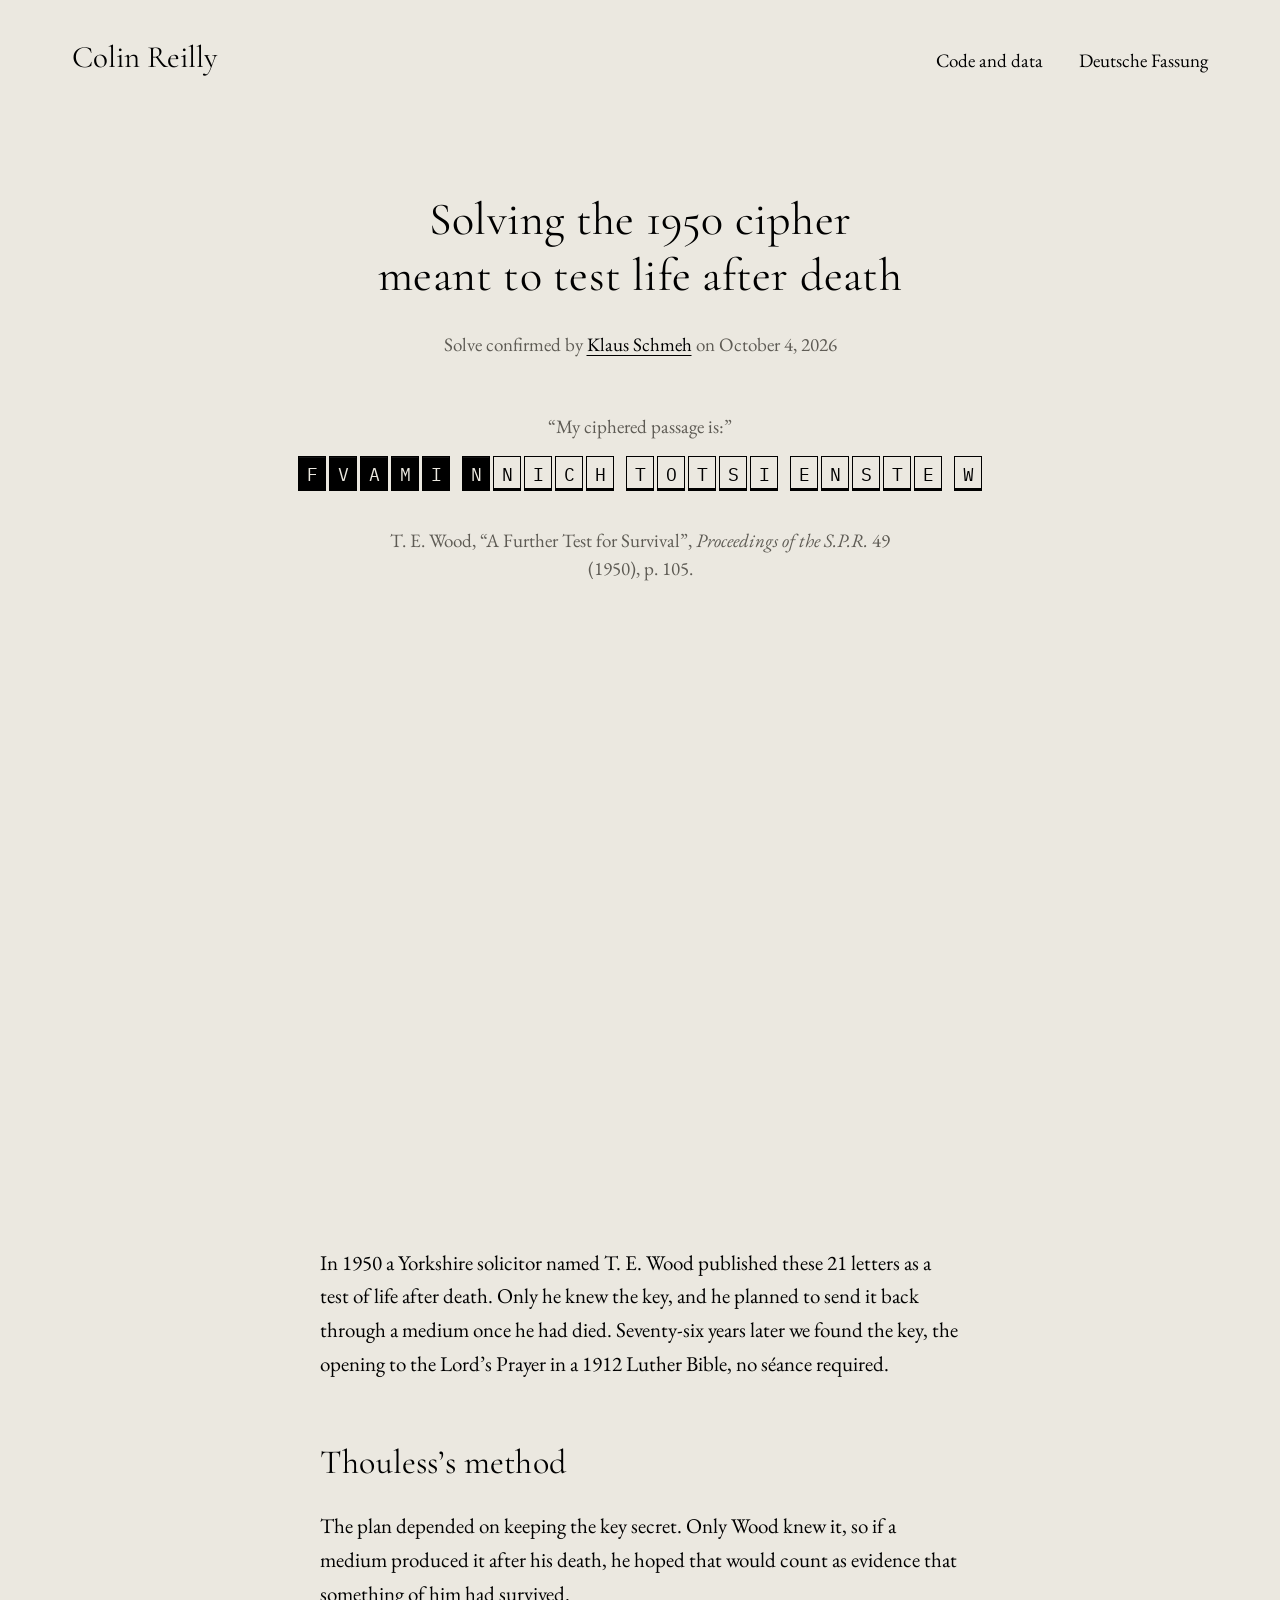
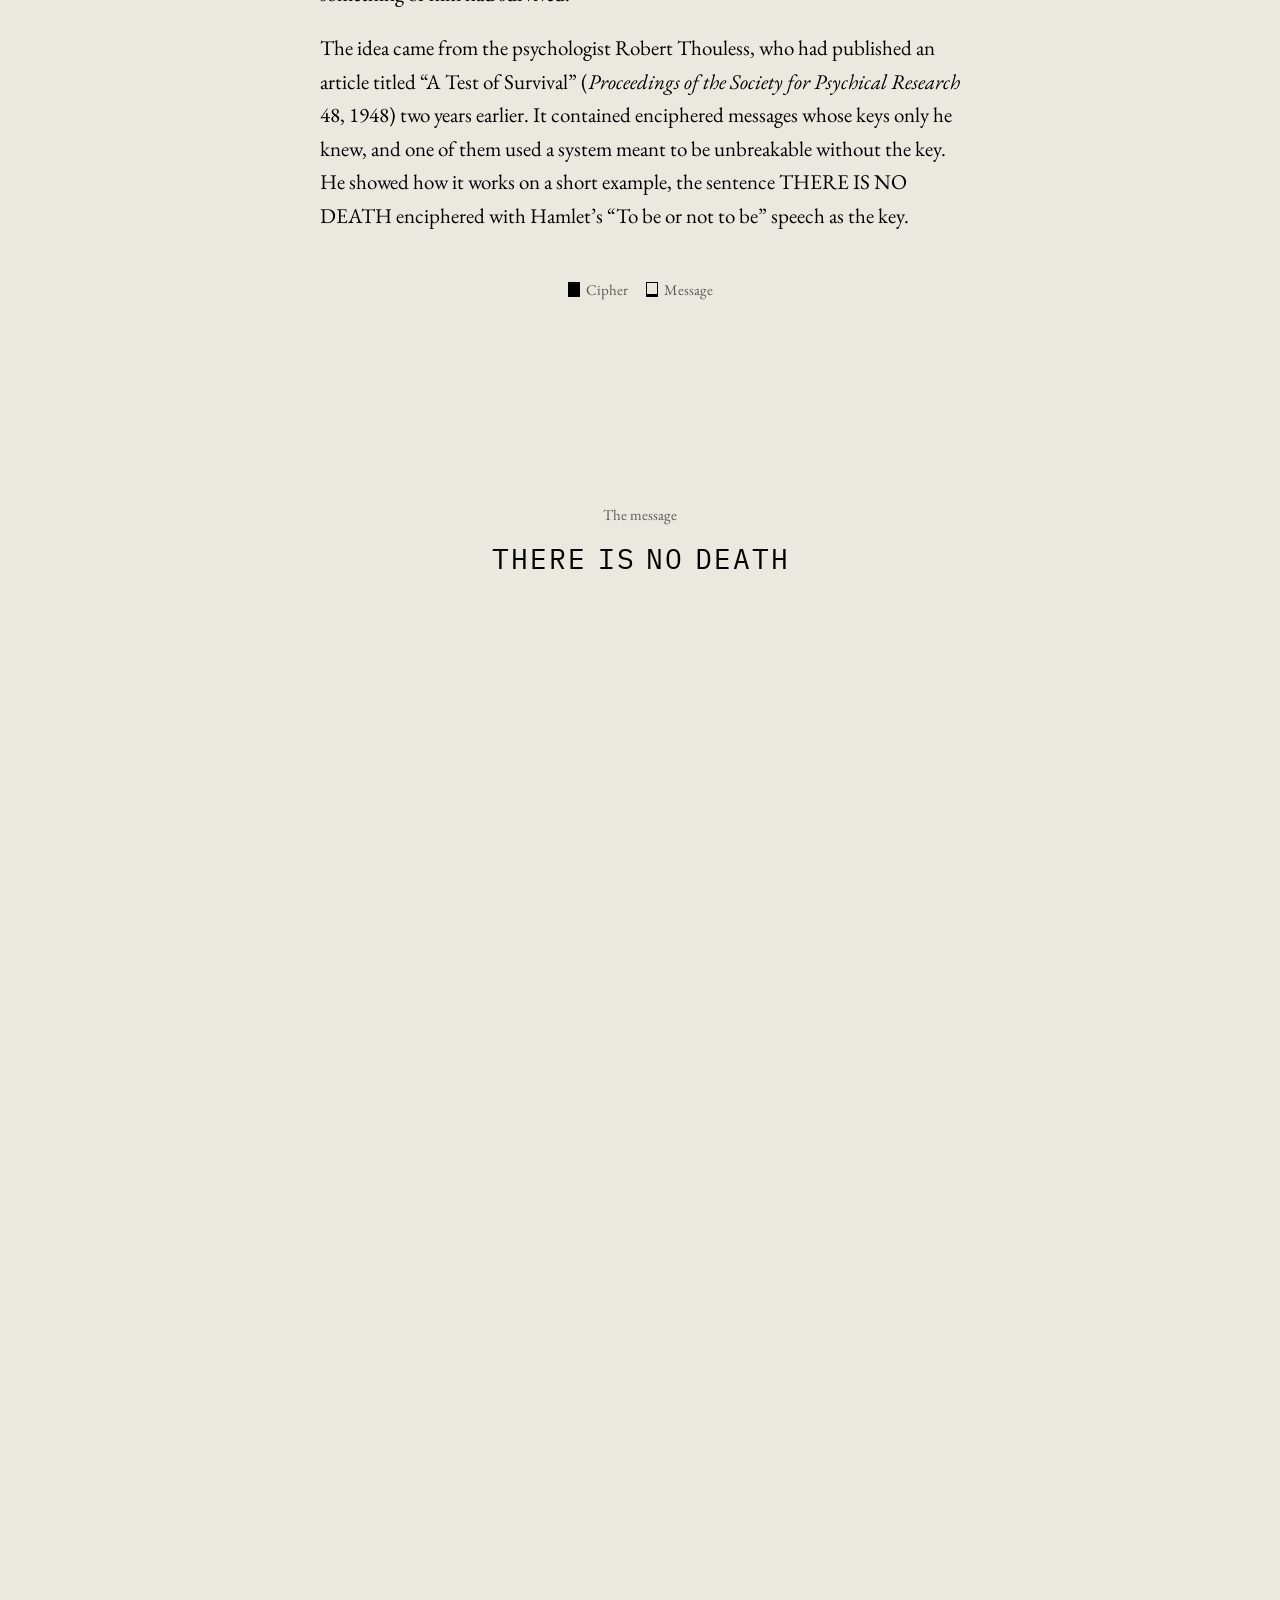
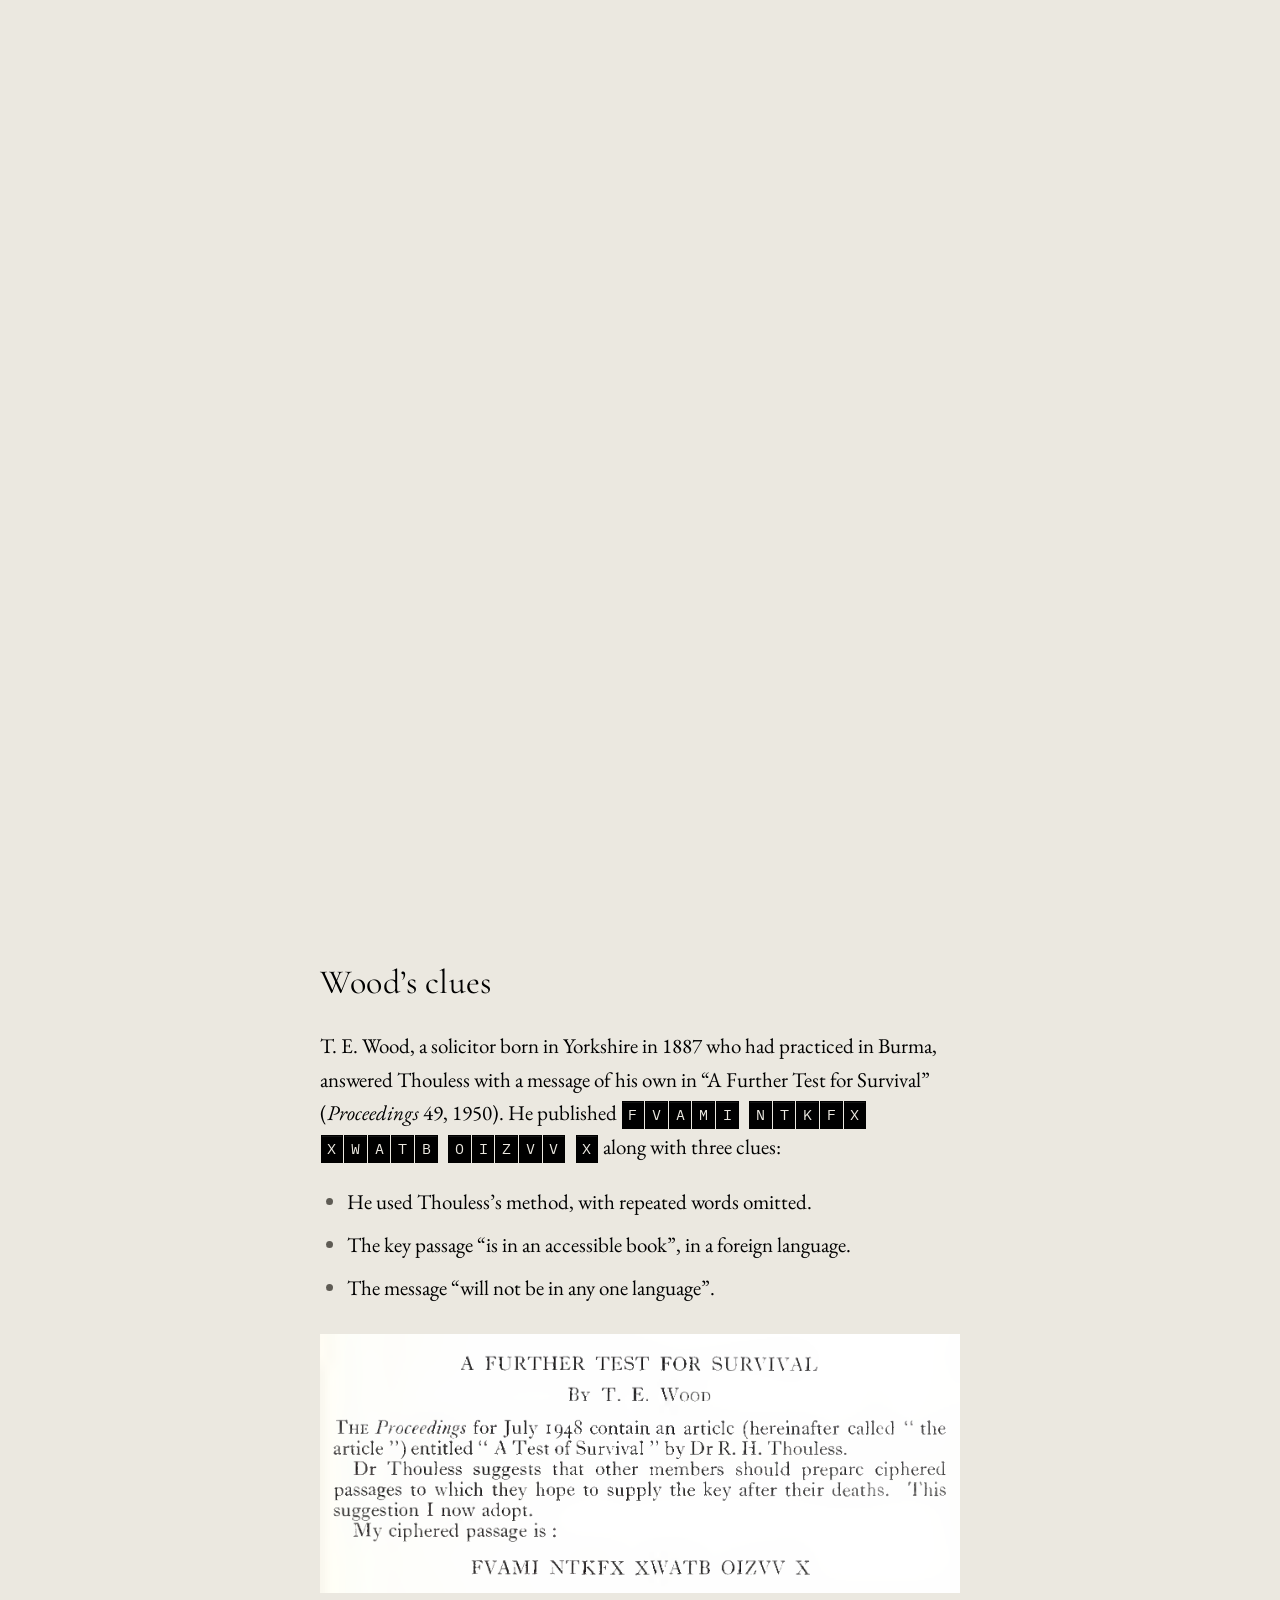
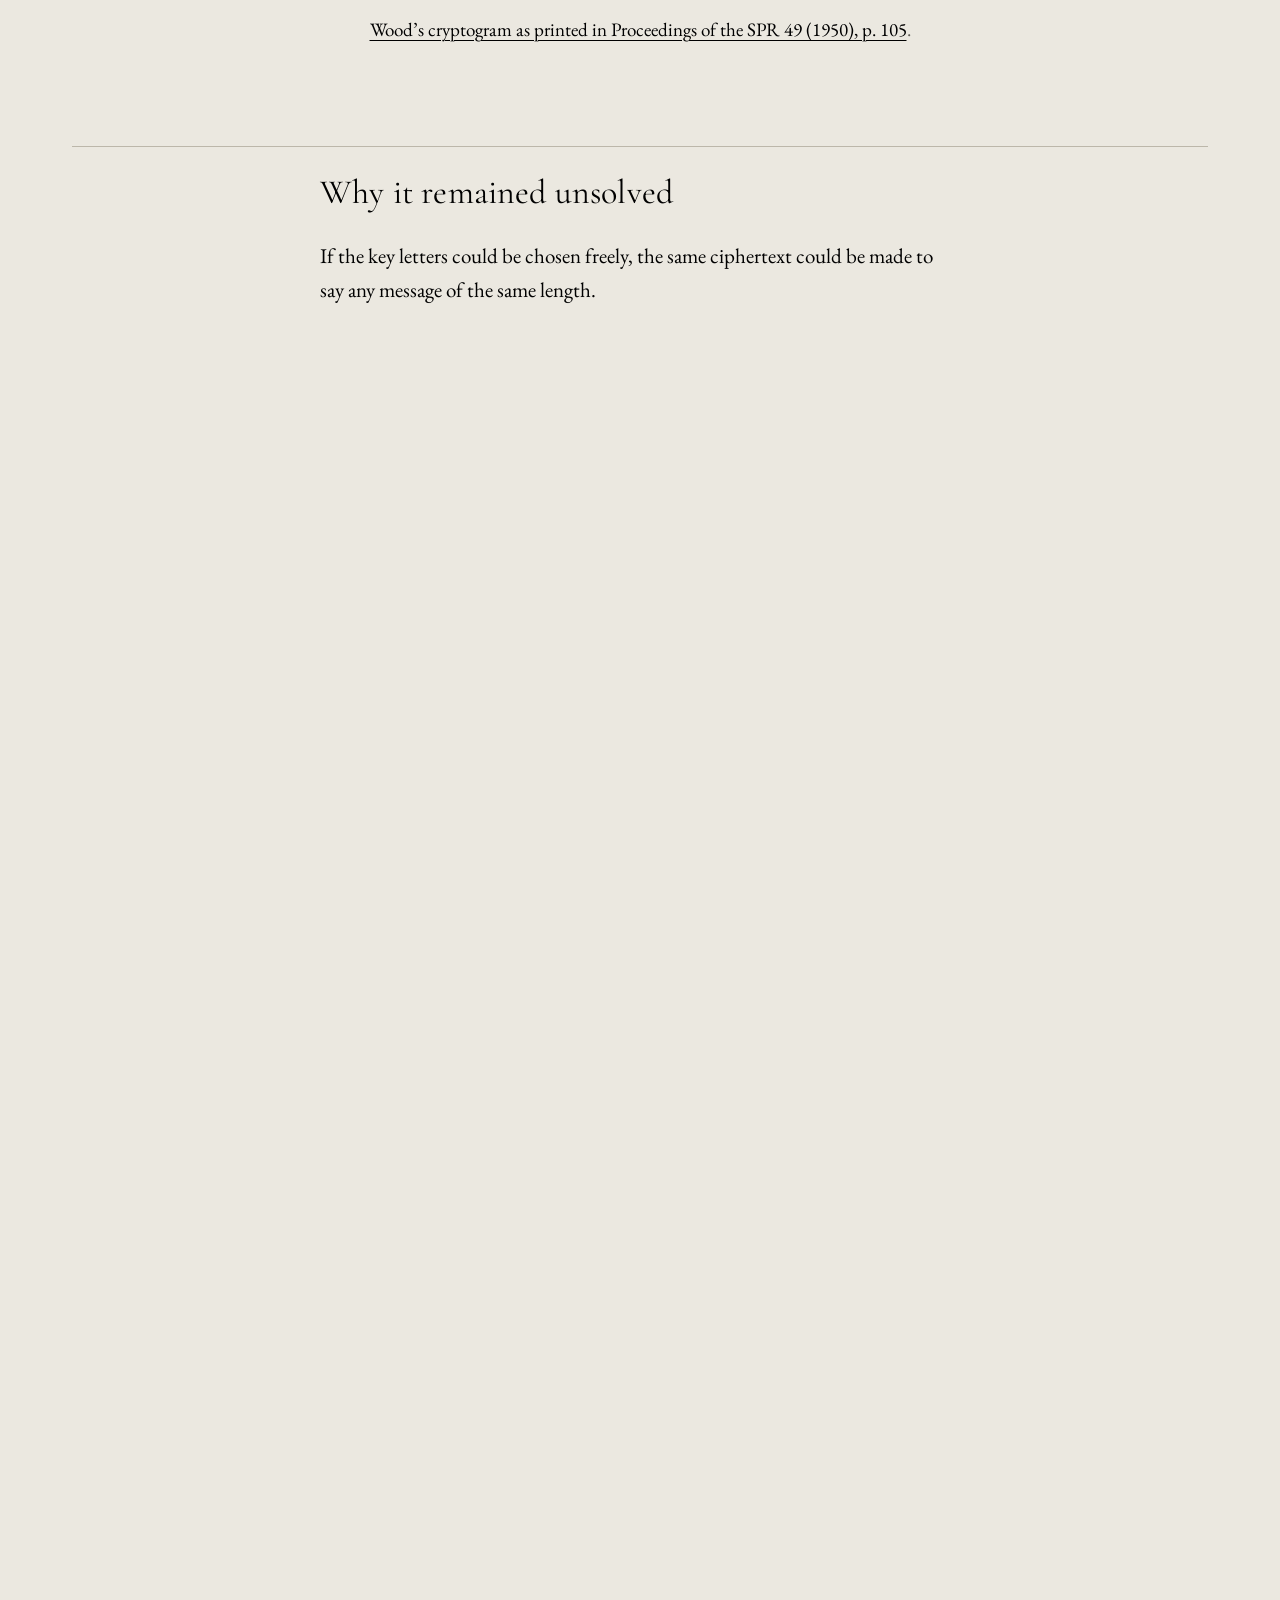
==== docs/index.html @ 6eac6d68 "Quote the key word in the sum passage Co-Authored-By: Claude Fable 5.1 <noreply@anthropic.com> Claud" ====
<!doctype html>
<html lang="en">
<head>
<meta charset="utf-8">
<meta name="viewport" content="width=device-width, initial-scale=1, viewport-fit=cover">
<title>Solving the 1950 cipher meant to test life after death</title>
<meta name="description" content="How T. E. Wood's 1950 survival-test cryptogram, #35 on Klaus Schmeh's Top 50 unsolved list, was solved. The key is the Lord's Prayer in German.">
<link rel="canonical" href="https://creilly11235.github.io/wood-cryptogram-1950/">
<link rel="alternate" hreflang="en" href="https://creilly11235.github.io/wood-cryptogram-1950/">
<link rel="alternate" hreflang="de" href="https://creilly11235.github.io/wood-cryptogram-1950/de/">
<link rel="alternate" hreflang="x-default" href="https://creilly11235.github.io/wood-cryptogram-1950/">
<meta property="og:type" content="article">
<meta property="og:title" content="Solving the 1950 cipher meant to test life after death">
<meta property="og:description" content="How T. E. Wood's 1950 survival-test cryptogram, #35 on Klaus Schmeh's Top 50 unsolved list, was solved. The key is the Lord's Prayer in German.">
<meta property="og:url" content="https://creilly11235.github.io/wood-cryptogram-1950/">
<meta property="og:image" content="https://creilly11235.github.io/wood-cryptogram-1950/card.png?v=7">
<meta property="og:image:width" content="1200">
<meta property="og:image:height" content="630">
<meta property="og:image:alt" content="Wood's ciphertext FVAMI NTKFX XWATB OIZVV X under the title Solving the 1950 cipher meant to test life after death">
<meta property="og:locale" content="en_GB">
<meta property="article:published_time" content="2026-10-04">
<meta property="article:author" content="Colin Reilly">
<meta name="twitter:card" content="summary_large_image">
<link rel="preconnect" href="https://fonts.googleapis.com"><link rel="preconnect" href="https://fonts.gstatic.com" crossorigin>
<link rel="stylesheet" href="https://fonts.googleapis.com/css2?family=Cormorant+Garamond:ital,wght@0,400;1,400&family=EB+Garamond:ital,wght@0,400;0,500;1,400&family=IBM+Plex+Mono:wght@400&display=swap">
<style>
/* Two garamonds, one for titles and one for reading, on stone paper, with one
   monospace for cipher data. Blue, teal and red retain their meaning in the graphics.
   Each chapter keeps its own pinned graphic beside the reading column. */
:root{
  --room:#ebe8e0; --room-2:#e2dfd6; --veil:#d3cfc4; --veil-2:#bcb7aa;
  --bone:#000; --bone-2:#5e5b54; --bone-3:var(--bone-2); --ink:var(--room);
  --candle:#315f7d; --candle-soft:rgba(49,95,125,.10); --ember:#a64642;
  --dot-g:#8d9ba8; --dot-p:#26796c; --dot-b:var(--candle); --dot-v:var(--ember); --dot-s:#c6ced6; --dot-tew:var(--bone);
  --de:var(--candle); --af:var(--dot-p); --sig:var(--bone); --label-bg:rgba(235,232,224,.96); --card-bg:#fff;
  --cipher-encoded-bg:#000; --cipher-encoded-fg:#ebe8e0; --cipher-encoded-border:#000;
  --cipher-decoded-bg:transparent; --cipher-decoded-fg:#000; --cipher-decoded-border:#000;
  --body:"EB Garamond",Garamond,Georgia,"Times New Roman",serif; --display:"Cormorant Garamond","EB Garamond",Garamond,Georgia,serif; --mono:"IBM Plex Mono","Courier New",Courier,monospace;
  --t-body:400 1.3125rem/1.6 var(--body);
  --t-note:400 1.1875rem/1.5 var(--body); --t-data:400 1rem/1.5 var(--mono);
  --t-heading:400 clamp(1.75rem,2.8vw,2.125rem)/1.3 var(--display);
  color-scheme:light;
}
*{box-sizing:border-box}
html{-webkit-text-size-adjust:100%;background:var(--room)}
body{margin:0;background:var(--room);color:var(--bone);font:var(--t-body)}
a{color:var(--bone);text-decoration-line:underline;text-decoration-color:currentColor;text-decoration-thickness:1px;text-underline-offset:.2em;text-decoration-skip-ink:auto}
a:hover{color:var(--bone);text-decoration-thickness:1.5px}
a:focus-visible{outline:2px solid var(--candle);outline-offset:4px}
.cipher,code{font-family:var(--mono);font-size:.9em}
/* A compact article opening; sources and detailed credits follow the story. */
/* The page draws under the phone's status bar, so the header keeps clear of it. */
.sitehead{max-width:1184px;margin:0 auto;padding:calc(36px + env(safe-area-inset-top,0px)) 24px 0;display:flex;justify-content:space-between;align-items:baseline;flex-wrap:wrap;gap:8px 32px}
.sitehead .name{font:400 1.9375rem/1.4 var(--display);text-decoration:none;white-space:nowrap}
.sitehead .sitelinks{display:flex;flex-wrap:wrap;gap:0 36px;margin:0;font:var(--t-note)}
.sitehead .sitelinks a{text-decoration:none;padding:10px 0 2px;border-bottom:1px solid transparent;white-space:nowrap}
.sitehead .sitelinks a:hover{border-bottom-color:currentColor}
.sitehead .name:hover{text-decoration:none}
.hero{max-width:780px;margin:0 auto;padding-block:113px 16px;padding-inline:24px;text-align:center}
.hero .langhint{font:var(--t-note);margin:-28px 0 22px}
:root[lang="de"] body{-webkit-hyphens:auto;hyphens:auto}
:root[lang="de"] .hero h1,:root[lang="de"] .step h2,:root[lang="de"] .step h3{-webkit-hyphens:manual;hyphens:manual}
.hero h1{font:400 clamp(2.25rem,4.2vw,2.875rem)/1.2 var(--display);margin:0 auto;text-wrap:balance;max-width:24ch;letter-spacing:.005em}
.hero .byline{font:var(--t-note);color:var(--bone-2);margin:28px 0 0}
/* The ciphertext holds in the middle of the screen while the opening scrolls
   beneath it, decoding as the reader goes. The script measures the figure
   and sets --hero-h so the row sits centred. */
.reveal-track{position:relative;margin-top:48px}
.reveal-hold{height:calc(70svh + var(--hero-extra,0px))}
.cipher-row{--tw:28px;position:sticky;top:max(var(--hero-stick-top,env(safe-area-inset-top,0px)),calc((100svh - var(--hero-h,0px)) / 2));z-index:3;margin:0;padding:6px 0 12px;display:flex;flex-direction:column;align-items:center;background:var(--room)}
.cipher-row .intro{font:var(--t-note);color:var(--bone-2);margin:0 0 14px}
.cipher-row .line{display:flex;flex-wrap:wrap;justify-content:center;align-items:flex-start;gap:8px 12px}
.cipher-row .grp,.cipher-row .tail{display:flex;gap:3px}
.cipher-row .tail{gap:12px}
.cipher-row .word{position:relative;padding-bottom:22px}
.cipher-row .gloss{position:absolute;left:50%;bottom:0;transform:translateX(-50%);font:var(--t-note);line-height:1.2;color:var(--bone-2);white-space:nowrap;opacity:0;transition:opacity .5s}
.cipher-row[data-stage="3"] .gloss{opacity:1}
.cipher-row .t{width:var(--tw);height:calc(var(--tw) * 1.25);font-size:calc(var(--tw) * .65)}
.cipher-row figcaption{font:var(--t-note);color:var(--bone-2);margin-top:14px;max-width:58ch;text-wrap:pretty}
.hero .lede{max-width:640px;margin-inline:auto;text-align:left}
.hero .byline.answer-status{text-wrap:pretty}
.hero .answer-status a{color:var(--bone)}
.hero .answer-status time{white-space:nowrap}
.hero .lede{margin-top:20px}
/* scrolly: one chapter = one graphic that sticks while the chapter's text scrolls, then lets go */
.scrolly{max-width:1184px;margin:0 auto;padding-inline:24px}
/* Every width reads the same way: one column, the graphic pinned full screen
   with the passages rising over it. Chapter geometry lives in story-layout.css. */
.chapter>*{min-width:0}
.chapter+.chapter,.endmatter+.chapter{border-top:1px solid var(--veil-2)}
/* A chapter that opens without a heading runs on from the one before it
   (the scroll script marks the pair run-on and runs-on). */
.chapter+.chapter:not(:has(h2,h3)),.chapter.run-on{border-top:0}
.chapter.run-on>.text.text-before{padding-top:0}
.chapter.runs-on>.text.text-after,.chapter.runs-on>.text.text-after>.step:last-child{padding-bottom:0}
.graphic{position:sticky;top:0;height:100vh;height:100dvh;display:flex;flex-direction:column;min-width:0;background:var(--room)}
.gbody{display:flex;flex-direction:column;flex:1;min-height:0}
.tiles{display:grid;grid-template-columns:repeat(21,minmax(0,1fr));gap:2px;max-width:680px}
.tiles:empty{display:none}
.comparison-heading{grid-column:1/-1;display:flex;justify-content:space-between;align-items:baseline;gap:8px;padding-top:8px;font:var(--t-note);color:var(--bone-2)}
.comparison-heading:first-child{padding-top:0}
.comparison-count{font:var(--t-data);white-space:nowrap}
.t{position:relative;min-width:0;aspect-ratio:1/1.2;display:grid;place-items:center;padding-top:.14em;background:var(--room);border:1px solid var(--bone);font:400 clamp(11px,1.7vw,20px)/1 var(--mono);color:var(--bone);border-radius:0;transition:background .45s,color .45s,border-color .45s,box-shadow .45s}
.t.encoded,.cipher-token.encoded{background:var(--cipher-encoded-bg);color:var(--cipher-encoded-fg);border:1px solid var(--cipher-encoded-border)}
.t.decoded,.cipher-token.decoded{background:var(--cipher-decoded-bg);color:var(--cipher-decoded-fg);border:1px solid var(--cipher-decoded-border);border-bottom:3px double var(--cipher-decoded-border)}
.cipher-token{font-family:var(--mono);font-size:.9em;font-weight:400;padding:.1em .25em;border-radius:0;box-decoration-break:clone;-webkit-box-decoration-break:clone}
td .cipher-token{display:inline-grid;place-items:center;min-width:1.5em;padding:.1em}
.sub{display:grid;grid-template-columns:repeat(21,minmax(0,1fr));gap:2px;margin-top:4px;min-height:1.2em;max-width:680px}
.sub span{min-width:0;text-align:center;font:clamp(8px,1.1vw,11px)/1.2 var(--mono);color:var(--bone-3);overflow:hidden;white-space:nowrap;transition:color .5s}
.sub span.on{color:var(--candle)}
canvas{flex:1;width:100%;min-height:0;display:block}
.legend{display:flex;flex-wrap:wrap;align-content:flex-start;gap:4px 16px;font:var(--t-note);color:var(--bone-2);margin-top:8px;min-height:44px}
.legend i{display:inline-block;width:9px;height:9px;border-radius:50%;margin-right:6px;vertical-align:-1px}
.text{min-width:0}
.beats,.beatcap{display:none}
/* article column; spacing is set in story-layout.css */
.step h2{font:var(--t-heading);color:var(--bone);margin:0 0 24px;text-wrap:balance;letter-spacing:.005em}
.step h3{font:500 1em/1.5 var(--body);color:var(--bone);margin:1.8em 0 .75em;text-wrap:balance}
.step>h3:first-child{margin-top:0}
.step p,.step li{margin:0 0 1em}
.step ul,.step ol{padding-left:1.3em;margin:0 0 1em}
.step li{margin:0 0 .45em}
.step li::marker{color:var(--bone-3)}
.step .check-list{list-style:none;padding:0;margin:1.5em 0 0}
.step .check-list li{margin:0 0 1.8em}
.step .check-list h3{margin:0 0 .55em}
.step .check-list p{margin:0}
.step strong,.step b{font-weight:500}
.step .fig{font:var(--t-note);color:var(--bone-2);margin:1.5em 0}
.step .fig b{color:var(--bone);font-weight:500}
.quote{color:var(--bone);margin:1.5em 0;padding-left:1em;border-left:2px solid var(--veil-2)}
.quote small{display:block;font:var(--t-note);color:var(--bone-2);margin-top:8px}
figure{margin:1.4em 0}
figure img{width:100%;height:auto;border:0;border-radius:0;background:#fff}
figcaption{font:var(--t-note);color:var(--bone-2);margin-top:14px;text-align:center}
/* image viewer: every figure image opens full size in an overlay, zoomable and draggable */
figure img[role=button]{cursor:zoom-in}
figure img[role=button]:focus-visible{outline:2px solid var(--candle);outline-offset:3px}
html.lb-open{overflow:hidden;scrollbar-gutter:stable}
.lb{position:fixed;inset:0;width:100%;height:100%;max-width:none;max-height:none;margin:0;padding:0;border:0;background:var(--room);color:var(--bone);overflow:hidden}
.lb::backdrop{background:transparent}
.lb .stage{position:absolute;inset:0;touch-action:none;cursor:grab;overflow:hidden}
.lb .stage.drag{cursor:grabbing}
.lb .stage img{position:absolute;left:0;top:0;max-width:none;transform-origin:0 0;background:#fff;user-select:none;-webkit-user-select:none;-webkit-user-drag:none}
.lb .bar{position:absolute;top:0;right:0;display:flex;gap:6px;padding:12px 16px}
.lb .bar button{font:20px/1 var(--body);width:44px;height:44px;border:1px solid var(--veil-2);border-radius:0;background:var(--room-2);color:var(--bone);cursor:pointer}
.lb .bar button:hover{border-color:var(--candle)}
.lb .bar button:focus-visible{outline:2px solid var(--candle);outline-offset:2px}
.lb .hint{position:absolute;top:0;left:0;margin:0;padding:22px 16px;font:var(--t-note);color:var(--bone-3);pointer-events:none}
.lb .cap{position:absolute;left:0;right:0;bottom:0;margin:0;padding:28px 16px calc(12px + env(safe-area-inset-bottom));font:var(--t-note);color:var(--bone-2);text-align:center;background:linear-gradient(transparent,var(--label-bg) 40%);pointer-events:none}
@media (max-width:600px){.lb .hint{display:none}}
.table-wrap{overflow-x:auto;margin:0 0 1.2em}
table{border-collapse:collapse;width:100%;font:var(--t-data);font-variant-numeric:tabular-nums}
th,td{text-align:left;padding:8px 6px;border-bottom:1px solid var(--veil);vertical-align:top}
th{font:var(--t-note);color:var(--bone-2);border-bottom:1px solid var(--bone)}
/* Keep the five-column arithmetic table readable on narrow phones. */
@media (max-width:600px){th{font-size:.75rem;line-height:1.4;overflow-wrap:normal!important}td{font-size:.75rem}}
/* footer */
footer{max-width:1184px;margin:0 auto;padding:32px 24px 64px;border-top:1px solid var(--veil-2);color:var(--bone-2);font:var(--t-note)}
footer>p{max-width:72ch}
footer p{margin:0 0 .7em}
.counter{display:inline-block;font:var(--t-data);line-height:1;letter-spacing:3px;padding:5px 8px 4px;border:1px solid var(--veil-2);border-radius:0;background:var(--room-2);color:var(--bone)}
.small{color:var(--bone-3)}
@media (max-width:900px){
  .hero{padding-top:64px}
  .sitehead{padding:calc(24px + env(safe-area-inset-top,0px)) 24px 0}
  .sitehead .sitelinks{gap:0 22px}
  th,td{padding:8px 4px}
}
@media (max-width:600px){
  .cipher-row{--tw:clamp(20px,calc((100vw - 104px) / 11),26px)}
  .cipher-row .line{width:100%;max-width:calc(11 * var(--tw) + 60px)}
}
@media (max-width:360px){
  .hero,.scrolly,footer{padding-inline:20px}
}
@media (prefers-reduced-motion:reduce){*{transition:none!important}}
/* Sources conclude the reading without keeping a graphic pinned. */
.endmatter{max-width:720px;margin:0 auto;padding:64px 0 80px;min-height:0;border-top:1px solid var(--veil-2)}
.endmatter h2{margin-top:0}
.endmatter.step{min-height:0}
</style>
<link rel="stylesheet" href="story-layout.css?v=35">
<link rel="stylesheet" href="cipher-cards.css?v=28">
<link rel="stylesheet" href="cipher-walkthrough.css?v=40">
<link rel="stylesheet" href="story-graphics.css?v=28">
<link rel="stylesheet" href="try-cipher.css?v=39">
</head>
<body>

<header class="sitehead"><a class="name" href="https://www.linkedin.com/in/colin-r-10680960/" rel="me">Colin Reilly</a><p class="sitelinks"><a href="https://github.com/creilly11235/wood-cryptogram-1950">Code and data</a> <a class="lang" href="de/" hreflang="de" lang="de">Deutsche Fassung</a></p></header>
<div class="hero">
<p class="langhint" lang="de" translate="no" hidden><a href="de/" hreflang="de">Diese Seite gibt es auch auf Deutsch →</a></p>
<h1>Solving the 1950 cipher meant to test life after death</h1>
<p class="byline answer-status">Solve confirmed by <a href="https://klausschmeh.net/woods-cryptogram-from-the-crypt-another-top-50-crypto-mystery-solved/">Klaus Schmeh</a> on <time datetime="2026-10-04">October 4, 2026</time></p>
  <div class="reveal-track">
  <figure class="cipher-row" aria-label="Wood's ciphertext, FVAMI NTKFX XWATB OIZVV X" data-message="HIER BIN ICH TOTSIENS TEW">
    <p class="intro">“My ciphered passage is:”</p>
    <div class="line" translate="no">
      <div class="word"><div class="grp"><span class="t encoded">F</span><span class="t encoded">V</span><span class="t encoded">A</span><span class="t encoded">M</span><span class="t encoded">I</span></div></div>
      <div class="word"><div class="grp"><span class="t encoded">N</span><span class="t encoded">T</span><span class="t encoded">K</span><span class="t encoded">F</span><span class="t encoded">X</span></div></div>
      <div class="word"><div class="grp"><span class="t encoded">X</span><span class="t encoded">W</span><span class="t encoded">A</span><span class="t encoded">T</span><span class="t encoded">B</span></div></div>
      <div class="tail"><div class="word"><div class="grp"><span class="t encoded">O</span><span class="t encoded">I</span><span class="t encoded">Z</span><span class="t encoded">V</span><span class="t encoded">V</span></div></div><div class="word"><div class="grp"><span class="t encoded">X</span></div></div></div>
    </div>
    <ul class="hero-gloss" hidden><li>Here</li><li>am</li><li>I</li><li>Goodbye</li><li>Wood’s initials</li></ul>
    <figcaption>T. E. Wood, “A Further Test for Survival”, <em>Proceedings of the S.P.R.</em> 49 (1950), p. 105.</figcaption>
  </figure>
  <div class="reveal-hold"></div>
  </div>
<p class="lede">In 1950 a Yorkshire solicitor named T. E. Wood published these 21 letters as a test of life after death. Only he knew the key, and he planned to send it back through a medium once he had died. Seventy-six years later we found the key, the opening to the Lord’s Prayer in a 1912 Luther Bible, no séance required.</p>
</div>
<main class="scrolly">
<section class="chapter" data-ch="1">
<div class="text text-before">
<section class="step" data-s="summary" data-walk-stage="0" data-cap="Wood kept his book key secret, hoping to send it back after his death. The method came from Thouless, who showed it on the sentence THERE IS NO DEATH." id="thouless-method">
<h2>Thouless’s method</h2>
<p>The plan depended on keeping the key secret. Only Wood knew it, so if a medium produced it after his death, he hoped that would count as evidence that something of him had survived.</p>
<p>The idea came from the psychologist Robert Thouless, who had published an article titled “A Test of Survival” (<em>Proceedings of the Society for Psychical Research</em> 48, 1948) two years earlier. It contained enciphered messages whose keys only he knew, and one of them used a system meant to be unbreakable without the key. He showed how it works on a short example, the sentence THERE IS NO DEATH enciphered with Hamlet’s “To be or not to be” speech as the key.</p>
</section>
</div>
<div class="pin">
<div class="graphic" data-g="1">
<div class="gbody">
<div class="tiles" aria-hidden="true" translate="no"></div>
<div class="sub" aria-hidden="true" translate="no"></div>
<canvas></canvas><div class="legend"></div><p class="beatcap"></p>
</div></div>
<div class="text">
<section class="step" data-s="method" data-cap="Each distinct key word supplies one shift. TO sums to 35, giving key letter I, and message letter T enciphers to B.">
<ol>
<li>
<p data-walk-stage="1">The key is a passage of text taken from a book, and each word of it is used in turn.</p>
<p data-walk-stage="2">Any word that has already appeared is skipped, so each key word is used only once. Here the second “to”, “be” and “the” drop out.</p>
<p data-walk-stage="3">Each key word pairs with one letter of the message, so the 14 letters of THERE IS NO DEATH need 14 distinct key words.</p>
</li>
<li>
<p data-walk-stage="4">Each letter is assigned a word from the phrase. The first pair is the message letter T and the key word To.</p>
<p data-walk-stage="5">The letters of the word are added up (A=1 to Z=26), and 26 is taken off as many times as it fits whole. “To” adds up to 35, which leaves 9.</p>
<p data-walk-stage="6">What is left names a letter by its place in the alphabet, where 1 is A, 25 is Y and 0 is Z. The 9th letter is I, so I is the key letter for T.</p>
</li>
<li>
<p data-walk-stage="7">The key letter is then used as a distance to move, and for that the count starts at A with zero. Counted that way, I is 8 places on from A, so I means a shift of 8.</p>
<p data-walk-stage="8">The message letter moves that far along the alphabet, wrapping from Z back to A. T moves forward 8 places.</p>
<p data-walk-stage="9">T becomes B, the first letter of the ciphertext.</p>
</li>
</ol>
<p data-walk-stage="10">The same happens for all 14 letters and the cipher is written in groups of five. Thouless’s printed version ends in B rather than D, a slip the article comes back to later.</p>
<p data-walk-stage="11">Seen together, the message, the key and the cipher are the whole system. Anyone holding the key can run the steps backwards and read the message, and without it there is nothing to work from. This is the method Wood adopted for his own test.</p>
</section>
</div></div>
<div class="text text-after">
<section class="step" data-s="wood" data-cap="Wood’s clues: an accessible book in a foreign language, repeated words omitted, and a message in more than one language.">
<h2>Wood’s clues</h2>
<p>T. E. Wood, a solicitor born in Yorkshire in 1887 who had practiced in Burma, answered Thouless with a message of his own in “A Further Test for Survival” (<em>Proceedings</em> 49, 1950). He published <strong class="cipher-token encoded">FVAMI NTKFX XWATB OIZVV X</strong> along with three clues:</p>
<ul>
<li>He used Thouless’s method, with repeated words omitted.</li>
<li>The key passage “is in an accessible book”, in a foreign language.</li>
<li>The message “will not be in any one language”.</li>
</ul>
<figure><img src="wood_1950_p105.png" width="1525" height="617" alt="Wood’s cryptogram as printed in Proceedings of the SPR 49 (1950), p. 105" loading="lazy"><figcaption><a href="https://creilly11235.github.io/wood-cryptogram-1950/wood_1950_p105.png">Wood’s cryptogram as printed in Proceedings of the SPR 49 (1950), p. 105</a>.</figcaption></figure>
</section>
</div></section>
<section class="chapter" data-ch="2">
<div class="text text-before">
<section class="step" id="why-it-stayed-open">
<h2>Why it remained unsolved</h2>
<p>If the key letters could be chosen freely, the same ciphertext could be made to say any message of the same length.</p>
</section>
</div>
<div class="pin">
<div class="graphic" data-g="2">
<div class="gbody">
<div class="tiles" aria-hidden="true" translate="no"></div>
<div class="sub" aria-hidden="true" translate="no"></div>
<canvas></canvas><div class="legend"></div><p class="beatcap"></p>
</div></div>
<div class="text">
<section class="step" data-s="trap" data-walk-stage="1" data-cap="Illustration: a freely chosen key makes Wood’s 21 letters read THE ANSWER IS NOT HERE YET.">
<p>This sentence comes from Wood’s 21 letters under a freely chosen key. It reads well enough, and the key that produces it is gibberish.</p>
</section>
<section class="step" data-s="trap2" data-walk-stage="2" data-cap="Illustration: a second freely chosen key makes the same 21 letters read WE WILL MEET AT DAWN TODAY.">
<p>A second key turns the same 21 letters into a second sentence. Nothing in the cipher itself prefers one reading over the other.</p>
</section>
<section class="step" data-s="trap3" data-walk-stage="3" data-cap="Illustration: a third freely chosen key makes the same 21 letters read PLEASE KEEP THIS KEY SAFE.">
<p>A third is just as readable. A sentence on its own would not tell you whether it was Wood’s, particularly one this short, so the key has to come from somewhere that can be checked.</p>
</section>
<section class="step" data-s="shelves" data-walk-stage="4" data-cap="129 books supplied 28.6 million candidate keys. Each book spine represents one book.">
<p>Wood had given away one important thing, though. His key came from consecutive words in a published book, so a collection of books could be searched, one starting word at a time. Each spine here is one of the 129 books in that first search.</p>
</section>
<section class="step" data-s="plants" data-walk-stage="5" data-cap="The correct message ranked first in 97 of 100 known test ciphers. Each dot is one test.">
<p>To test the search method we ran 100 ciphers with known answers through the same code and scored every decryption by how much it resembled English. The correct message came out on top in 97 of the 100 tests.</p>
</section>
<section class="step" data-s="englishResults" data-walk-stage="6" data-cap="Each grey dot is the best result for one of 100 random ciphertexts. Twelve scored higher than Wood’s best result, marked in blue.">
<p>Wood’s message produced nothing readable, even after the search grew to 3,977 texts. Run on 100 random strings of 21 letters instead, the same search found a result in 12 of them that scored higher than anything it had found for Wood’s message.</p>
</section>
</div></div>
<div class="text text-after">
<section class="step">
<p>The first search tested 28.6 million candidate keys from 129 publicly available books. We then added 3,848 Project Gutenberg books in 14 languages and tested about 429 million candidate keys, and the bigger library produced more tempting false leads, not a readable message.</p>
<p>The weakness was in the scoring. The search first compared five-letter patterns, then checked how well the strongest candidates split into English words. That gave us a way to rank possible readings, but every reading was being judged as English.</p>
</section>
</div></section>
<section class="chapter" data-ch="3">
<div class="text text-before">
<section class="step" id="the-idea-that-cracked-it">
<p>That left Wood’s clue that the message “will not be in any one language”. The next search looked for words in seven languages and let the language change from one word to the next. A quick check of letter patterns narrowed the candidates before the program tried splitting them into words, and the scoring favored common words while penalizing readings that chopped the string into tiny fragments or hopped between languages just to make the pieces fit.</p>
</section>
</div>
<div class="pin">
<div class="graphic" data-g="3">
<div class="gbody">
<div class="tiles" aria-hidden="true" translate="no"></div>
<div class="sub" aria-hidden="true" translate="no"></div>
<canvas></canvas><div class="legend"></div><p class="beatcap"></p>
</div></div>
<div class="text">
<section class="step" data-s="idea" data-walk-stage="1" data-cap="The same German test message: an English word list breaks it into fragments; seven-language word lists recover VERSTEHT GEWISSE MINDER.">
<p>Grouping with an English word list breaks it into fragments, while grouping with word lists in seven languages recovers VERSTEHT GEWISSE MINDER correctly.</p>
</section>
<section class="step" data-s="bibles" data-walk-stage="2" data-cap="The targeted search added Bible translations in 19 languages. Each book represents one translation.">
<p>We also needed a more targeted source. Wood had said the key came from “an accessible book” in a foreign language, and few books are more accessible than a Bible, so we added translations in 19 languages to the search.</p>
</section>
</div></div></section>
<section class="chapter" data-ch="4">
<div class="text text-before">
<section class="step" id="the-hit">
<h2>The hit</h2>
<p>The Bible run worked through the 19 Bibles word by word. For every possible starting word it built the key twice, once skipping repeated words and once keeping them, and it did all of that under two readings of the arithmetic, Thouless’s own rule and a common variant. That came to 26.7 million candidate keys for each reading, and the first pass took under three minutes.</p>
</section>
</div>
<div class="pin">
<div class="graphic" data-g="4">
<div class="gbody">
<div class="tiles" aria-hidden="true" translate="no"></div>
<div class="sub" aria-hidden="true" translate="no"></div>
<canvas></canvas><div class="legend"></div><p class="beatcap"></p>
</div></div>
<div class="text">
<section class="step" data-s="prayer" data-walk-stage="1" data-cap="The 13 leading distinct Bible readings under Thouless’s rule. The German Bible scores highest and gives HIERBINICHTOTSIENSTEW.">
<p>Under Thouless’s rule, the top result came from the German Bible, starting at the sixth word of Matthew 6:9, the opening of the Lord’s Prayer. It scored well clear of the Romanian Bible in second place, and it decrypted to:<br><strong class="cipher-token decoded">HIER BIN ICH TOTSIENS TEW</strong></p>
</section>
<section class="step" data-s="church" data-walk-stage="2" data-cap="The familiar church prayer begins Vater unser; the Luther Bible begins Unser Vater. Their different word orders produce different keys.">
<p>The exact wording mattered. An earlier search had tried the German Lord’s Prayer in its familiar church form, beginning “Vater unser”, and found nothing. The Luther Bible’s “Unser Vater in dem Himmel” produces a different key from the very first word.</p>
</section>
<section class="step" data-s="reading" data-walk-stage="3" data-cap="Hier bin ich is German for Here I am, Totsiens is Afrikaans for Goodbye and TEW are Wood’s initials.">
<p>Separated into words, the letters read Hier bin ich, Totsiens and T.E.W. The first is German for “Here I am”, the second is Afrikaans for “Goodbye”, and the initials are Wood’s own.</p>
</section>
</div></div>
<div class="text text-after">
<section class="step">
<p>Wood meant the message to be read after his death, once a medium had passed on the key. In it he announces himself, says goodbye, and signs his name. The key he would have sent back begins “Our Father in heaven”.</p>
<blockquote class="quote" lang="de" translate="no">Unser Vater in dem Himmel! Dein Name werde geheiligt. Dein Reich komme. Dein Wille geschehe auf Erden wie im Himmel. Unser täglich Brot gib uns …</blockquote>
<p>The key uses 21 distinct words, from “Unser” to “uns”. Four repeats are skipped (“Dein” twice, “Himmel” and “Unser” once each), and the ä in “täglich” is read as a.</p>
<figure><img src="luther_1922_mt6_9-11.jpg" width="1272" height="538" alt="Matthew 6:9–11 in a 1922 printing of the 1912 Luther Bible" loading="lazy"><figcaption><a href="https://archive.org/details/diebibeloderdie00luth/page/n923/mode/1up">The key passage, Matthew 6:9–11, in a 1922 Berlin printing of the 1912 Luther Bible</a>, published by the British and Foreign Bible Society.</figcaption></figure>
</section>
</div></section>
<section class="endmatter step try" id="try-it">
<h2>Try Thouless’s method yourself</h2>
<p>Write a short message, give each of its letters a key word, and watch the cipher form the way it did for Thouless and Wood. The key can be a famous passage or words of your own, and no word is used twice.</p>
<div class="try-panel" data-stage="message">
<div class="try-body">
<div class="try-step" data-step="message">
<label class="try-label" for="try-message">Your secret message</label>
<textarea id="try-message" class="try-input" rows="2" maxlength="70" spellcheck="false" autocomplete="off" autocapitalize="characters">THERE IS NO DEATH</textarea>
<div class="try-cards try-plain" role="img" translate="no" hidden></div>
</div>
<div class="try-step" data-step="key" hidden>
<label class="try-label" for="try-preset">Your key</label>
<select id="try-preset" class="try-input">
<option value="own">Words of your own, one for each letter</option>
<hr>
<option value="hamlet" selected>Hamlet’s soliloquy, Thouless’s own key</option>
<option value="luther">The Lord’s Prayer in the 1912 Luther Bible, Wood’s key</option>
<option value="gettysburg">The Gettysburg Address</option>
<option value="genesis">Genesis, chapter 1, in the King James Bible</option>
<option value="dickens">A Tale of Two Cities, the opening</option>
<option value="sonnet">Shakespeare’s Sonnet 18</option>
<option value="declaration">The Declaration of Independence, the opening</option>
</select>
<p class="try-passage" translate="no" hidden></p>
<div class="try-pairs" translate="no"></div>
</div>
<div class="try-step" data-step="cipher" hidden>
<p class="try-label">Your cipher</p>
<div class="try-cards try-cipher" role="img" translate="no"></div>
</div>
</div>
<div class="try-foot">
<p class="try-status" aria-live="polite"></p>
<div class="try-actions">
<button class="try-button try-prev" type="button" data-act="back" hidden>Back</button>
<button class="try-button try-prev" type="button" data-act="restart" hidden>Start again</button>
<button class="try-button is-primary" type="button" data-act="message">Pick key phrase</button>
<button class="try-button is-primary" type="button" data-act="generate" hidden>Generate the cipher</button>
<button class="try-button is-primary" type="button" data-act="done" hidden>Done</button>
</div>
</div>
</div>
<div class="try-hold">
<div class="try-table" hidden>
<h3>The key, word by word</h3>
<div class="table-wrap"><table><thead><tr><th scope="col">No.</th><th scope="col">Key word</th><th scope="col">Sum</th><th scope="col">Key</th><th scope="col">Plain → cipher</th></tr></thead><tbody translate="no"></tbody></table></div>
</div>
</div>
</section>
<section class="endmatter step" id="credits">
<h2>Credits</h2>
<p>The project was run by Colin Reilly. Robert Thouless designed the method, and Richard Bean’s 2019 solve of Thouless’s Message B, found by searching books by computer, showed exactly how it works and pioneered the approach used here. Klaus Schmeh kept the puzzle in view and confirmed the answer, and Richard Bean also confirmed the reading and helped improve this account of the search. The star of the show was Claude (Anthropic), which wrote the search code and found the key. GPT-6 Astra (OpenAI) checked the result independently.</p>
<h3>Sources</h3>
<ul>
<li>Richard Bean, <a href="https://richardbean.id.au/papers/HistoCrypt2020_paper_18.pdf"><em>The use of Project Gutenberg and hexagram statistics to help solve famous unsolved ciphers</em></a>, HistoCrypt 2020.</li>
<li>Richard Bean and Louie Helm, <a href="https://richardbean.id.au/papers/playfair_histocrypt2025.pdf"><em>New records for Playfair solutions</em></a>, HistoCrypt 2025.</li>
<li>Klaus Schmeh, <a href="https://klausschmeh.net/woods-cryptogram-from-the-crypt-another-top-50-crypto-mystery-solved/">“Wood’s cryptogram from the crypt: Another top 50 crypto mystery solved”</a>, October 4, 2026.</li>
<li>Klaus Schmeh, <a href="https://scienceblogs.de/klausis-krypto-kolumne/2017/04/17/the-top-50-unsolved-encrypted-messages-35-cryptograms-from-the-crypt/">“The Top 50 unsolved encrypted messages: 35. Cryptograms from the crypt”</a>, April 17, 2017.</li>
<li>Klaus Schmeh, <a href="https://scienceblogs.de/klausis-krypto-kolumne/2019/08/16/richard-bean-solves-another-top-50-crypto-mystery/">“Richard Bean solves another Top 50 crypto mystery”</a>, August 16, 2019.</li>
<li>T. E. Wood, “A Further Test for Survival”, <a href="http://www.iapsop.com/archive/materials/spr_proceedings/proceedings_of_the_spr_v49_1949-52.pdf"><em>Proceedings of the SPR</em> 49</a>, pp. 105–106.</li>
<li>R. H. Thouless, “A Test of Survival”, <a href="http://www.iapsop.com/archive/materials/spr_proceedings/proceedings_of_the_spr_v48_1946-49.pdf"><em>Proceedings of the Society for Psychical Research</em> 48, part 175</a>, July 1948, pp. 253–263.</li>
<li><a href="https://www.bibel-online.net/text/luther_1912/matthaeus/6/">Luther Bible 1912, Matthew 6</a>.</li>
</ul>
<p>To check the decryption yourself, run <code>python3 harness/wood35t/verify_wood.py</code> from <a href="https://github.com/creilly11235/wood-cryptogram-1950">the repository</a>. The code is released under the MIT License.</p>
</section>
<section class="endmatter step" id="appendix">
<h2>Appendix</h2>
<p>What follows is the detail behind the solve, for readers who want to check it.</p>
<h3>The key, word by word</h3>
<div class="table-wrap"><table><thead><tr><th scope="col">No.</th><th scope="col">Key word</th><th scope="col">Sum</th><th scope="col">Key</th><th scope="col">Cipher → plain</th></tr></thead><tbody>
<tr><td>1</td><td>Unser</td><td>77</td><td>Y</td><td><span class="cipher-token encoded">F</span> → <span class="cipher-token decoded">H</span></td></tr>
<tr><td>2</td><td>Vater</td><td>66</td><td>N</td><td><span class="cipher-token encoded">V</span> → <span class="cipher-token decoded">I</span></td></tr>
<tr><td>3</td><td>in</td><td>23</td><td>W</td><td><span class="cipher-token encoded">A</span> → <span class="cipher-token decoded">E</span></td></tr>
<tr><td>4</td><td>dem</td><td>22</td><td>V</td><td><span class="cipher-token encoded">M</span> → <span class="cipher-token decoded">R</span></td></tr>
<tr><td>5</td><td>Himmel</td><td>60</td><td>H</td><td><span class="cipher-token encoded">I</span> → <span class="cipher-token decoded">B</span></td></tr>
<tr><td>6</td><td>Dein</td><td>32</td><td>F</td><td><span class="cipher-token encoded">N</span> → <span class="cipher-token decoded">I</span></td></tr>
<tr><td>7</td><td>Name</td><td>33</td><td>G</td><td><span class="cipher-token encoded">T</span> → <span class="cipher-token decoded">N</span></td></tr>
<tr><td>8</td><td>werde</td><td>55</td><td>C</td><td><span class="cipher-token encoded">K</span> → <span class="cipher-token decoded">I</span></td></tr>
<tr><td>9</td><td>geheiligt</td><td>82</td><td>D</td><td><span class="cipher-token encoded">F</span> → <span class="cipher-token decoded">C</span></td></tr>
<tr><td>10</td><td>Reich</td><td>43</td><td>Q</td><td><span class="cipher-token encoded">X</span> → <span class="cipher-token decoded">H</span></td></tr>
<tr><td>11</td><td>komme</td><td>57</td><td>E</td><td><span class="cipher-token encoded">X</span> → <span class="cipher-token decoded">T</span></td></tr>
<tr><td>12</td><td>Wille</td><td>61</td><td>I</td><td><span class="cipher-token encoded">W</span> → <span class="cipher-token decoded">O</span></td></tr>
<tr><td>13</td><td>geschehe</td><td>60</td><td>H</td><td><span class="cipher-token encoded">A</span> → <span class="cipher-token decoded">T</span></td></tr>
<tr><td>14</td><td>auf</td><td>28</td><td>B</td><td><span class="cipher-token encoded">T</span> → <span class="cipher-token decoded">S</span></td></tr>
<tr><td>15</td><td>Erden</td><td>46</td><td>T</td><td><span class="cipher-token encoded">B</span> → <span class="cipher-token decoded">I</span></td></tr>
<tr><td>16</td><td>wie</td><td>37</td><td>K</td><td><span class="cipher-token encoded">O</span> → <span class="cipher-token decoded">E</span></td></tr>
<tr><td>17</td><td>im</td><td>22</td><td>V</td><td><span class="cipher-token encoded">I</span> → <span class="cipher-token decoded">N</span></td></tr>
<tr><td>18</td><td>täglich</td><td>60</td><td>H</td><td><span class="cipher-token encoded">Z</span> → <span class="cipher-token decoded">S</span></td></tr>
<tr><td>19</td><td>Brot</td><td>55</td><td>C</td><td><span class="cipher-token encoded">V</span> → <span class="cipher-token decoded">T</span></td></tr>
<tr><td>20</td><td>gib</td><td>18</td><td>R</td><td><span class="cipher-token encoded">V</span> → <span class="cipher-token decoded">E</span></td></tr>
<tr><td>21</td><td>uns</td><td>54</td><td>B</td><td><span class="cipher-token encoded">X</span> → <span class="cipher-token decoded">W</span></td></tr>
</tbody></table></div>
<p>All 21 letters decrypt correctly and re-encrypt to Wood’s original ciphertext.</p>
</section>
<section class="chapter" data-ch="5">
<div class="text text-before">
<section class="step" id="how-it-was-checked">
<h3>How it was checked</h3>
<p>Before sending the result to Klaus Schmeh, we checked the decryption in several ways.</p>
</section>
</div>
<div class="pin">
<div class="graphic" data-g="5">
<div class="gbody">
<div class="tiles" aria-hidden="true" translate="no"></div>
<div class="sub" aria-hidden="true" translate="no"></div>
<canvas></canvas><div class="legend"></div><p class="beatcap"></p>
</div></div>
<div class="text">
<section class="step" data-s="checks" data-walk-stage="1" data-cap="All 21 letters were reproduced by a standalone script and independently by Astra; the original scans confirmed the ciphertext and method.">
<p>A short standalone script, using no other project code, rebuilds the key from the prayer text, decrypts all 21 letters, and re-encrypts them back to Wood’s exact ciphertext. OpenAI’s Astra, working separately, reproduced all 21 letters.</p>
</section>
<section class="step" data-s="luck" data-walk-stage="2" data-cap="TEW produced one match: Wood’s message. Seven of 500 random signatures also produced matches. Highlight positions are illustrative; the count comes from the saved test.">
<p>How likely was a hit like this by chance? A follow-up run tried about 854 million trial decryptions across 3,847 Gutenberg books and 19 Bibles, looking for dictionary words followed by a three-letter signature. With TEW as the signature there was exactly one match, this message, and only 7 of 500 random signatures produced a match at all.</p>
</section>
</div></div>
<div class="text text-after">
<section class="step">
<p>Astra’s <a href="https://github.com/creilly11235/wood-cryptogram-1950/blob/main/notes/astra/REVIEW_WOOD35.md">full review</a> of the decryption is in the repository.</p>
<p>Each trial in the chance test had to split 18 letters cleanly into dictionary words of 3 to 10 letters. The run covered both versions of the arithmetic, with and without repeated words, and the matches for the random signatures (1.4%) were word salad.</p>
<p>There are two caveats. TOTSIENS was added to the word list after the solve, and the test itself was designed after the hit, so it shows that the match is rare, which is not the same as proof.</p>
<p>Scans of Wood’s 1950 article and Thouless’s 1948 article confirmed the ciphertext, the method, and Wood’s clues word for word. They also settled one detail we had been unsure of, that the rule “A means no shift” comes from Thouless’s own text and not from a later guess.</p>
<p>Searches of Schmeh’s blog and its comments, Reddit’s r/codes, and the other 2026 solver logs turned up no earlier solution of Wood’s cryptogram, though that is not proof that nobody got there first.</p>
</section>
</div></section>
<section class="chapter" data-ch="6">
<div class="text text-before">
<section class="step" id="the-correction">
<h3>An error in the original example</h3>
<p>While checking the method against the 1948 paper, we found an arithmetic slip in Thouless’s own worked example. It has been in print for 78 years, and as far as we can tell nobody has pointed it out.</p>
<p>To show how his system works, Thouless enciphered <strong class="cipher-token decoded">THERE IS NO DEATH</strong> with Hamlet’s “To be or not to be” speech as the key. He printed the key letters <strong>IGGWW BG PI VNWNU</strong> and the ciphertext <strong class="cipher-token encoded">BNKNA JYCWY RWGB</strong>.</p>
</section>
</div>
<div class="pin">
<div class="graphic" data-g="6">
<div class="gbody">
<div class="tiles" aria-hidden="true" translate="no"></div>
<div class="sub" aria-hidden="true" translate="no"></div>
<canvas></canvas><div class="legend"></div><p class="beatcap"></p>
</div></div>
<div class="text">
<section class="step" data-s="slipSum" data-walk-stage="1" data-cap="Thouless’s 14th example word, SUFFER, adds up to 19+21+6+6+5+18 = 75.">
<p>The first 13 key letters are right, and the 14th key word is “suffer”. Its letters add up to 19+21+6+6+5+18 = <strong>75</strong>.</p>
</section>
<section class="step" data-s="slipKey" data-walk-stage="2" data-cap="75 = 2 × 26 + 23, so the key letter should be W, the 23rd letter. Thouless printed U, the 21st.">
<p>75 = 2 × 26 + 23, so the key letter should be <strong>W</strong>, the 23rd letter. Thouless printed <strong>U</strong>, the 21st.</p>
</section>
<section class="step" data-s="slip" data-walk-stage="3" data-cap="The final cipher letter should be D, not the printed B, so the last group of the example reads RWGD.">
<p>His printed ciphertext follows the printed U, so this is not just a misprint. The 14th plain letter is the final H of <strong class="cipher-token decoded">DEATH</strong>, which becomes B when shifted by U, as he printed, but <strong class="cipher-token encoded">D</strong> when shifted by the correct W.</p>
</section>
</div></div>
<div class="text text-after">
<section class="step">
<p>The last group of his example should therefore read <strong class="cipher-token encoded">RWGD</strong>, not <strong class="cipher-token encoded">RWGB</strong>.</p>
<figure><img src="thouless_1948_suffer_slip.png" width="1568" height="1966" alt="Thouless’s worked example with the incorrect U and B marked" loading="lazy"><figcaption><a href="https://creilly11235.github.io/wood-cryptogram-1950/thouless_1948_suffer_slip.png">Thouless’s 1948 example, with “suffer”, the printed U and B, and the recomputed table marked</a>.</figcaption></figure>
<p>Wood, for his part, followed Thouless’s written rule correctly. All 21 of his key letters agree with it, and that is the method that decrypts his message.</p>
</section>
</div></section>
</main>
<footer>
<p>You are visitor no. <span class="counter" id="visits">------</span></p>
<p class="small">Visits counted by <a href="https://www.goatcounter.com/">GoatCounter</a>, no cookies. The number updates every few hours.</p>
</footer>


<script src="cipher-walkthrough.js?v=37"></script>
<script>
(function(){
"use strict";
const CT="FVAMINTKFXXWATBOIZVVX",PT="HIERBINICHTOTSIENSTEW";
/* Source: harness/wood35/out_gate.jsonl, the 129-book planted-message check.
   The three zero-based indexes are the tests whose known reading was not first. */
const EN_MISS=[37,55,66],EN_PLANT_MSG="THEFORMOFTHEUNKNOWNMI";
// Three readable sentences a freely chosen key can draw from the same 21 letters,
// each shown with the key letters (A = no shift) that would produce it.
const TRAP_MSGS=["THE ANSWER IS NOT HERE YET","WE WILL MEET AT DAWN TODAY","PLEASE KEEP THIS KEY SAFE"],TRAP_STATES={trap:0,trap2:1,trap3:2};
const JUNK=["UNTONEASACRISTEALSBYR"];
/* Source: harness/wood35/out_expanded.jsonl, 3,977 texts. Each EN_NULLX value
   is the best score from one of 100 random ciphertexts; EN_WOOD is Wood's best.
   Values are rounded to three decimals, with 12 random results above Wood. */
const EN_NULLX=[-14.139,-15.037,-14.929,-13.935,-14.719,-14.523,-14.074,-14.242,-14.038,-14.837,-14.746,-13.807,-14.170,-14.659,-14.849,-13.876,-14.538,-13.852,-14.768,-14.133,-14.378,-13.748,-14.271,-14.743,-14.219,-14.419,-14.231,-13.920,-14.479,-14.308,-14.565,-13.407,-14.833,-13.530,-14.705,-14.843,-14.727,-13.267,-14.183,-14.277,-14.649,-14.640,-14.626,-14.612,-14.163,-14.910,-15.121,-14.236,-14.143,-13.868,-14.683,-14.864,-14.595,-13.688,-14.839,-14.050,-13.943,-14.490,-14.219,-14.355,-14.769,-14.512,-14.898,-13.981,-14.990,-14.181,-14.659,-13.968,-14.475,-14.144,-14.694,-14.994,-14.835,-14.094,-14.331,-14.684,-14.316,-14.409,-14.241,-14.820,-14.447,-14.656,-14.180,-14.909,-14.841,-13.826,-14.241,-14.098,-14.484,-14.596,-14.721,-14.840,-14.603,-14.325,-14.641,-14.510,-14.481,-14.783,-14.498,-14.910],EN_WOOD=-13.937;
const PLANT_DE="VERSTEHTGEWISSEMINDER",CHURCH="SXFFFLOEPTPPQMAVDXEUR";
/* Source: attempts/wood35_solve_2026-10-04/bib_ml.out, the Bible pass using
   Thouless's arithmetic. These 13 distinct readings deduplicate 15 printed rows. */
const TOP=[["HIERBINICHTOTSIENSTEW",-1.270],["RASFATAFITEANDAMAPOSE",-1.493],["TUTANUMTOCAOANDEERSEL",-1.545],["BATAOSUESPITKINMENQUI",-1.577],["NOMRAMOPOCHARILSGENCH",-1.588],["AVEAYESCROURAQUEAAPON",-1.639],["AABORGTUTOALEESVACOSA",-1.663],["OVEGENOVOPTAFOREIBIAS",-1.681],["IOQUEOLAIALTANREGTOCF",-1.686],["ELATAFIMFEPOTETAINEXL",-1.689],["JECFITSOSNAVISEEDUREV",-1.694],["ETJENTTANGAAPLAGAOVAL",-1.712],["VEFURSESOIFURCHEREUDC",-1.719]];
const THOU={printed:"BNKNAJYCWYRWGB",fixed:"BNKNAJYCWYRWGD"};
/* The correction builds up one row at a time: the sum, the key letter, the cipher letter. */
const SLIP_ROWS={slipSum:1,slipKey:2,slip:3};
/* The luck grid uses lookelsewhere.json and tew_hits.json: 7 of 500 random
   signatures yielded at least one matching decryption (8 decryptions total).
   The identities of the seven signatures were not saved; grid positions are
   illustrative. The Thouless correction follows thouless_example_check.py. */
const reduced=matchMedia("(prefers-reduced-motion: reduce)").matches;
/* Small, responsive charts use the recorded results directly. Dot positions in
   the recovery and signature grids show counts, not a chronological ordering. */
/* Source: harness/wood35t/PREREG.md, one full Bible per language (Latin Vulgate). */
const TOP_LANGUAGES=["German","Romanian","Danish","Danish","Danish","Polish","Esperanto","Icelandic","German","Spanish","Afrikaans","French","Afrikaans"];
const BIBLE_LANGUAGES=["Latin","French","German","Italian","Spanish","Portuguese","Dutch","Danish","Swedish","Norwegian","Icelandic","Esperanto","Finnish","Hungarian","Polish","Czech","Romanian","Afrikaans","Maori"];
// Schematic covers: varied bindings suggest a mixed library. These cosmetic
// choices are seeded once, so animation, resizing and revisits stay consistent.
const BOOK_SPINES=(()=>{
  let seed=1950;
  const random=()=>{seed=(Math.imul(seed,1664525)+1013904223)>>>0;return seed/4294967296;};
  return Array.from({length:129},()=>({
    width:.65+random()*.85,height:.7+random()*.3,cover:Math.floor(random()*6),
    binding:Math.floor(random()*4),labelAt:.23+random()*.28,gap:.6+random()*.9,
  }));
})();

function Graphic(el){
  if(el.dataset.g==="1"){
    el.classList.add("walkthrough-graphic");
    const host=document.createElement("div");host.className="cipher-walkthrough-host";
    el.querySelector(".gbody").replaceChildren(host);
    const walk=new CipherWalkthrough(host,{reduced,labels:{
      label:"How a message becomes a cipher",encoded:"Cipher",decoded:"Message",
      stages:["The 14-letter message","The key passage","Repeated words are skipped","One key word for every letter","Start with T and To","Add the letters in To","The 9th letter is I","Counted from A, I means a shift of 8","Use I to shift T forward 8 places","The first cipher letter is B","Repeat for all 14 letters","Message, key and cipher together"],
      previous:"Previous",next:"Next",replay:"Replay",encryptedMessage:"The message",keyLabel:"The key",keyReduction:"35 − 26 = 9",keyLetter:"I is the 9th letter",shiftKey:"I means a shift of 8",shift:"Forward 8",firstDecoded:"The ciphertext begins",step:"Step",keyWord:"key word",decodedMessage:"The cipher",swipeHint:"Scroll to explore · or use the buttons"
    }});
    this.walkthrough=walk;
    this.go=state=>{this.state=state;};
    // On phones the next section rises to meet the decoded message, so the
    // chapter learns how much empty graphic sits below it at the last stage.
    const chapter=el.closest(".chapter");
    const measureTail=()=>{
      if(!chapter||walk.stage!==walk.lastStage)return;
      const bottom=walk.overview.getBoundingClientRect().bottom;
      const tail=el.getBoundingClientRect().bottom-bottom-28;
      if(Number.isFinite(tail)&&tail>0)chapter.style.setProperty("--walk-tail",Math.round(tail)+"px");
    };
    this.showStage=stage=>{walk.go(stage);if(stage===walk.lastStage)requestAnimationFrame(measureTail);};
    // The first step plays as the panel comes into view, so the reader sees
    // the sentence as text before the cards form around it.
    const built=performance.now();let introSeen=false;
    new IntersectionObserver(entries=>{
      if(introSeen||!entries.some(entry=>entry.isIntersecting))return;
      introSeen=true;
      if(walk.stage===0&&performance.now()-built>1500)walk.replay();
    },{threshold:.5}).observe(el);
    new ResizeObserver(()=>requestAnimationFrame(measureTail)).observe(el);
    this.pause=()=>walk.pause();this.resume=()=>walk.resume();
    this.replay=()=>walk.replay();this.frame=()=>{};
    return;
  }
  const self=this,cv=el.querySelector("canvas"),ctx=cv.getContext("2d");
  const tiles=el.querySelector(".tiles"),sub=el.querySelector(".sub");
  const legend=el.querySelector(".legend");
  let state="summary",dirty=true,started=0,pausedAt=0,instant=true,lastLetter=-1,stripKind="cipher",elapsed=0,slipShown=0,trapIndex=-1,trapFrom=-1,trapFromClock=0,trapRewind=0,trapOffset=0,revealBase=0;
  // A scene change cross-fades from the last painted frame, and the new
  // scene's own reveals wait for the fade, so nothing snaps into place.
  const snap=document.createElement("canvas"),snapCtx=snap.getContext("2d"),FADE=360,SETTLE=160;
  let fading=false,sceneDelay=0,sceneAlpha=1,stripSig="";
  const fadeIn=node=>{if(instant||!node.animate)return;node.animate([{opacity:0},{opacity:1}],{duration:FADE,easing:"ease-out"});};
  let W=1,H=1,DPR=1;
  // The lowest mark painted this frame, so the page can rise to meet the drawing.
  let inkBottom=0,inkTail=-1,inkKey="";
  const mark=y=>{if(y>inkBottom)inkBottom=y;};
  const color=name=>getComputedStyle(document.documentElement).getPropertyValue(name).trim();
  let ink,muted,blue,teal,pale,background,gridGray,decodedBg,decodedFg,decodedBorder,encodedBg,encodedFg,encodedBorder;
  // The canvas uses the page's own faces, read from its tokens on resize.
  let serif="Georgia, serif",mono="monospace";
  const font=(size,code=false)=>`${size}px ${code?mono:serif}`;
  function text(s,x,y,size=14,c=ink,align="left",code=false){
    ctx.font=font(size,code);ctx.fillStyle=c;ctx.textAlign=align;ctx.textBaseline="middle";ctx.fillText(s,x,y);mark(y+size*.6);
  }
  function fit(s,max,size=14,code=false){ctx.font=font(size,code);while(size>10&&ctx.measureText(s).width>max){size-=.5;ctx.font=font(size,code);}return size;}
  function label(s,x,y,max,size=14,c=ink,align="left",code=false){text(s,x,y,fit(s,max,size,code),c,align,code);}
  // Helper labels share one size and colour with the walkthrough's scene labels.
  const CAP=12;
  function caption(s,y,lines=1){wrap(s,W/2,y,W-10,CAP,muted,"center",lines);}
  function cipherText(s,x,y,max,size=14,kind="decoded"){
    const fitted=fit(s,max-14,size,true);ctx.font=font(fitted,true);
    const width=ctx.measureText(s).width+12,height=fitted+12,left=x-5,top=y-height/2;
    ctx.fillStyle=kind==="decoded"?decodedBg:ink;
    ctx.strokeStyle=kind==="decoded"?decodedBorder:ink;ctx.lineWidth=1;
    ctx.fillRect(left+.5,top+.5,width-1,height-1);ctx.strokeRect(left+.5,top+.5,width-1,height-1);
    if(kind==="decoded")line(left+3,top+height-2.5,left+width-3,top+height-2.5,decodedBorder,2);
    text(s,x+1,y,fitted,kind==="decoded"?decodedFg:background,"left",true);
  }
  function line(x1,y1,x2,y2,c=pale,width=1){ctx.strokeStyle=c;ctx.lineWidth=width;ctx.beginPath();ctx.moveTo(x1,y1);ctx.lineTo(x2,y2);ctx.stroke();mark(Math.max(y1,y2)+width);}
  function dot(x,y,r,c=muted){ctx.fillStyle=c;ctx.beginPath();ctx.arc(x,y,Math.max(.4,r),0,Math.PI*2);ctx.fill();mark(y+r);}
  function outlineDot(x,y,r,c=blue){ctx.fillStyle=background;ctx.strokeStyle=c;ctx.lineWidth=2;ctx.beginPath();ctx.arc(x,y,Math.max(.4,r),0,Math.PI*2);ctx.fill();ctx.stroke();}
  function rect(x,y,w,h,c){ctx.fillStyle=c;ctx.fillRect(x,y,w,h);mark(y+h);}
  // Every width uses the full-screen scenes; a landscape phone is the one short, wide panel.
  const landscapePhone=matchMedia("(max-width:900px) and (orientation:landscape)");
  const isMobilePanel=()=>!landscapePhone.matches;
  function panel(){const h=isMobilePanel()?Math.max(0,H-12):Math.min(H,322);return{x:5,y:(H-h)/2,w:W-10,h};}
  const ease=t=>1-Math.pow(1-Math.max(0,Math.min(1,t)),3);
  function progress(delay=0,duration=400){return instant?1:ease((elapsed-revealBase-sceneDelay-delay)/duration);}
  function reveal(delay,paint,duration=400){ctx.save();ctx.globalAlpha=sceneAlpha*(.18+.82*progress(delay,duration));paint();ctx.restore();}
  function wrap(s,x,y,max,size=13,c=muted,align="left",lines=2){
    ctx.font=font(size);const words=s.split(" "),out=[];let current="";
    words.forEach(word=>{const next=current?current+" "+word:word;if(current&&ctx.measureText(next).width>max){out.push(current);current=word;}else current=next;});if(current)out.push(current);
    if(out.length>lines){label(s,x,y,max,size,c,align);return;}
    out.forEach((row,i)=>text(row,x,y+(i-(out.length-1)/2)*(size+4),size,c,align));
  }
  function rows(items){
    const p=panel(),gap=p.h/items.length;
    items.forEach((item,i)=>reveal(i*140,()=>{
      const y=p.y+gap*(i+.5),compact=gap<65,headingY=y-(compact?12:15),detailY=y+(compact?13:15);
      if(i)line(p.x,p.y+gap*i,p.x+p.w,p.y+gap*i,pale);
      if(item[4])cipherText(item[0],p.x+5,headingY,p.w-8,14,item[4]);
      else label(item[0],p.x+5,headingY,p.w-10,compact?13:16,item[2]||ink,"left",/^[A-Z0-9\s+→×=\/.…]+$/.test(item[0]));
      wrap(item[1],p.x+5,detailY,p.w-10,CAP,muted,"left",compact?1:2);
    }));
  }
  function legendItems(items){
    legend.replaceChildren();fadeIn(legend);items.forEach(([s,c])=>{const item=document.createElement("span"),mark=document.createElement("i");mark.style.background=c;item.append(mark,document.createTextNode(s));legend.append(item);});
  }
  function strip(s,kind="cipher"){
    stripKind=kind;
    const letters=[...s];tiles.style.gridTemplateColumns=`repeat(${letters.length},minmax(0,1fr))`;
    if(tiles.children.length!==letters.length){tiles.replaceChildren(...letters.map(()=>{const t=document.createElement("div");t.className="t";return t;}));}
    letters.forEach((c,i)=>{const t=tiles.children[i];t.textContent=c;t.className="t "+(kind==="cipher"?"encoded":"decoded");t.style.transform="";});
    if(stripSig&&stripSig!==s+kind)fadeIn(tiles);stripSig=s+kind;
    sub.replaceChildren();
  }
  // The trap's readings run on the frame clock, so pausing holds them.
  // Between readings the cards on screen slide back into their groups of
  // five and flip back to the cipher, at double speed, and the next reading
  // plays from there without the opening pause.
  function trapShow(index){trapIndex=index;strip("","reading");revealBase=0;}
  function configure(){
    legend.replaceChildren();strip(CT);lastLetter=-1;trapIndex=-1;revealBase=0;if(!state.startsWith("trap")){trapFrom=-1;trapRewind=0;trapOffset=0;}tiles.style.opacity="";sub.style.opacity="";
    switch(state){
      case "trap":case "trap2":case "trap3":trapShow(TRAP_STATES[state]);break;
      case "shelves":strip("","reading");break;
      case "plants":strip("","reading");legendItems([["Top result matched",blue],["Top result did not match",gridGray]]);break;
      case "englishResults":strip("","reading");legendItems([]);break;
      case "idea":strip("","reading");break;
      case "bibles":strip("","reading");break;
      case "prayer":strip("","reading");lastLetter=21;break;
      case "church":strip("","reading");break;
      case "reading":strip(PT,"reading");break;
      case "checks":strip(PT,"reading");break;
      case "luck":strip(PT,"reading");legendItems([["A match",blue],["No match",gridGray]]);break;
      case "slipSum":strip(THOU.printed);break;
      case "slipKey":strip(THOU.printed);break;
      case "slip":strip(THOU.fixed);break;
    }
  }
  function grid(count,highlight,p,columns,maxRadius=4){
    const rows=Math.ceil(count/columns),dx=p.w/columns,dy=p.h/rows,r=Math.min(maxRadius,dx*.32,dy*.32);
    for(let i=0;i<count;i++)reveal(Math.floor(i/columns)*35,()=>dot(p.x+dx*((i%columns)+.5),p.y+dy*(Math.floor(i/columns)+.5),r,highlight(i)?blue:gridGray),300);
  }
  function bookshelves(p){
    if(p.w<1||p.h<1)return;
    // Choose the number of shelves from the available space, keeping spines
    // upright even in a short phone viewport. One spine still means one book.
    const rows=Math.max(2,Math.min(6,Math.round(Math.sqrt(129*p.h/(4.5*p.w)))));
    const cols=Math.ceil(129/rows),dy=p.h/rows;
    const covers=[["#bccacf","#82949c"],["#c2cbbd","#8b9988"],["#d4c7b7","#a79781"],
      ["#95a9b2","#6e838d"],["#ddd7c9","#aaa18e"],["#9eafa5","#73897e"]];
    for(let row=0;row<rows;row++){
      const books=BOOK_SPINES.slice(row*cols,(row+1)*cols),base=p.y+(row+1)*dy-3;
      const shelfWidth=p.w*books.length/cols;
      const gaps=books.reduce((sum,book)=>sum+book.gap,0),weight=books.reduce((sum,book)=>sum+book.width,0);
      let left=p.x;
      reveal(row*70,()=>{
        line(p.x,base+1,p.x+p.w,base+1,"#b5c0c4",1);
        line(p.x,base+3,p.x+p.w,base+3,pale,1);
      });
      books.forEach((book,column)=>{
        const w=Math.max(.5,(shelfWidth-gaps)*book.width/weight),h=Math.max(3,dy-10)*book.height;
        const x=left+book.gap/2,y=base-h,[cover,edge]=covers[book.cover];
        left+=w+book.gap;
        reveal(row*70+column*4,()=>{
          ctx.fillStyle=cover;ctx.strokeStyle=edge;ctx.lineWidth=.7;
          ctx.beginPath();ctx.roundRect(x,y,w,h,Math.min(1.2,w*.15));ctx.fill();ctx.stroke();
          if(w>5){
            line(x+1.2,y+2,x+1.2,base-2,"#ebece5",.7);
            line(x+w-1,y+2,x+w-1,base-2,edge,.5);
          }
          if(h>15){
            const inset=Math.max(.8,w*.17),band=book.binding===2?"#eee6d2":edge;
            if(book.binding!==0){
              line(x+inset,y+4,x+w-inset,y+4,band,.8);
              line(x+inset,base-4,x+w-inset,base-4,band,.8);
            }
            if(book.binding===2)line(x+inset,y+7,x+w-inset,y+7,band,.7);
            if(w>6&&(book.binding===1||book.binding===3)){
              const labelY=y+h*book.labelAt,labelH=Math.min(11,h*.18);
              rect(x+w*.2,labelY,w*.6,labelH,"#ede8dc");
              line(x+w*.32,labelY+labelH*.4,x+w*.68,labelY+labelH*.4,edge,.6);
              if(labelH>7)line(x+w*.35,labelY+labelH*.65,x+w*.65,labelY+labelH*.65,edge,.5);
            }
          }
        },350);
      });
    }
  }
  const copy={"shelves":["A test set of 129 books"],"plants":["100 test ciphers with known answers"],"english":["Wood −13.937","English-likeness score →"],"idea":["Grouped with an English word list","Grouped with word lists in seven languages"],"prayer":["Best readings from 19 Bibles","Higher word score →"],"church":["Church wording “Vater unser”","Luther Bible “Unser Vater”"],"reading":["German for Here I am","Afrikaans for Goodbye","Wood’s initials"],"checks":["21 / 21 letters","Reproduced by the standalone verifier","Independently reproduced by Astra","Checked against the original ciphertext"],"luck":["500 random three-letter signatures","7 signatures with matches · one dot per signature"],"slip":["Total: 75","Thouless printed U instead","The final cipher letter: D","The published example ends in B"]};

  // A sentence as decoded letter cards, one card per letter, words kept whole
  // and each row centred. Cards reveal left to right from the given delay.
  // The same test message under two word lists, each grouped as that list
  // reads it.
  const IDEA=[["VERS TE HT GE WIS SEM IN DER"],["VERSTEHT GEWISSE MINDER"]];
  function cardRows(s,width,tile){
    const gap=Math.max(2,tile*.1),wordGap=tile*.55,rows=[[]];let used=0;
    // A run of letters wider than the row (an unreadable decrypt) wraps.
    const fit=Math.max(1,Math.floor((width+gap)/(tile+gap)));
    const words=s.split(" ").flatMap(word=>word.length<=fit?[word]:word.match(new RegExp(`.{1,${fit}}`,"g")));
    words.forEach(word=>{const w=word.length*tile+(word.length-1)*gap;if(used&&used+wordGap+w>width){rows.push([]);used=0;}rows[rows.length-1].push([word,w]);used+=(used?wordGap:0)+w;});
    const positions=[];
    rows.forEach((row,r)=>{const rowWidth=row.reduce((sum,[,w])=>sum+w,0)+wordGap*(row.length-1);let left=Math.max(0,(width-rowWidth)/2);
      row.forEach(([word,w])=>{[...word].forEach((c,i)=>positions.push({c,x:left+i*(tile+gap),row:r}));left+=w+wordGap;});});
    return {positions,rows:rows.length};
  }
  function card(c,x,y,tile,height,size,flip,back=c){
    const kind=flip<.5?"encoded":"decoded",sx=Math.max(.04,Math.abs(1-2*flip));
    ctx.save();ctx.translate(x+tile/2,y);ctx.scale(sx,1);
    ctx.fillStyle=kind==="encoded"?encodedBg:decodedBg;ctx.strokeStyle=kind==="encoded"?encodedBorder:decodedBorder;ctx.lineWidth=1;
    ctx.fillRect(-tile/2+.5,-height/2+.5,tile-1,height-1);ctx.strokeRect(-tile/2+.5,-height/2+.5,tile-1,height-1);
    if(kind==="decoded")line(-tile/2+2,height/2-2,tile/2-2,height/2-2,decodedBorder,1.5);
    text(kind==="encoded"?back:c,0,0,size,kind==="encoded"?encodedFg:decodedFg,"center",true);
    ctx.restore();mark(y+height/2);
  }
  // The message as three card groups, each with its meaning beneath.
  function readingCards(p,tile,room=p.h){
    const size=CAP;
    const height=tile*1.2,rowStep=height+tile*.35,groups=[["HIER BIN ICH"],["TOTSIENS"],["T E W"]].map(([text])=>cardRows(text,p.w,tile));
    const need=groups.map(l=>l.rows*rowStep-tile*.35+size*2.4),content=need.reduce((a,b)=>a+b,0);
    const spacing=Math.max(10,Math.min(tile*1.6,(room-content)/4));
    let block=p.y+4;
    groups.forEach((layout,r)=>{
      const centreY=block+height/2+(layout.rows-1)*rowStep/2;
      layout.positions.forEach((t,i)=>reveal(r*190+i*30,()=>card(t.c,p.x+t.x,centreY+(t.row-(layout.rows-1)/2)*rowStep,tile,height,tile*.62,1)));
      reveal(r*190+200,()=>caption(copy.reading[r],block+layout.rows*rowStep-tile*.35+size*1.6));
      block+=need[r]+spacing;
    });
  }
  // The 13 leading Bible readings ranked best to worst, one lollipop each.
  function rankedScores(p,nameWidth,size,scoreSize,axisSize){
    const scoreWidth=scoreSize*4.2,left=p.x+nameWidth,right=p.x+p.w-scoreWidth;
    const min=-1.75,max=-1.2,map=v=>left+(v-min)/(max-min)*(right-left);
    const bottom=p.y+p.h-axisSize*3.2,top=p.y+CAP*2.2,dy=(bottom-top)/TOP.length;
    caption(copy.prayer[0],p.y+CAP*.7);
    [-1.7,-1.5,-1.3].forEach(value=>{const x=map(value);line(x,top,x,bottom,pale);text(value.toFixed(1).replace("-","−"),x,bottom+axisSize*1.1,axisSize,muted,"center",true);});
    line(left,bottom,right,bottom,muted);
    TOP.forEach(([,value],i)=>{
      const y=top+dy*(i+.5),c=i?muted:blue,grow=progress(i*70,500);
      label(TOP_LANGUAGES[i],left-size*.8,y,nameWidth-size*.6,size,c,"right");
      if(grow>0){const end=left+(map(value)-left)*grow;line(left,y,end,y,c,i?1.5:2);dot(end,y,i?3.5:5,c);}
      reveal(i*70+300,()=>text(value.toFixed(3).replace("-","−"),p.x+p.w,y,scoreSize,c,"right",true));
    });
    caption(copy.prayer[1],p.y+p.h-CAP*.6);
  }
  // A run of cipher cards flips to its reading, then the cards slide into
  // the words of that reading. Both layouts share the same top edge and the
  // cards keep one size throughout. The story is drawn at a clock of its
  // own, so it can play forward, hold, or run backwards.
  const groupFive=s=>s.replace(/ /g,"").match(/.{1,5}/g).join(" ");
  const CARD_FLIP=400,CARD_MOVE=1300,CARD_END=2300,CARD_SETTLED=CARD_MOVE+700;
  function cardStoryAt(text,cipher,p,tile,top,clock){
    const letters=text.replace(/ /g,""),height=tile*1.2,rowStep=height+tile*.35;
    // The cipher starts in the same groups of five the hero uses.
    const start=cardRows(groupFive(letters),p.w,tile),target=cardRows(text,p.w,tile);
    const move=ease((clock-CARD_MOVE)/700);
    [...letters].forEach((c,i)=>{
      const f=start.positions[i],x0=p.x+f.x,y0=top+height/2+f.row*rowStep;
      const t=target.positions[i],x1=p.x+t.x,y1=top+height/2+t.row*rowStep;
      const x=x0+(x1-x0)*move,y=y0+(y1-y0)*move,flip=ease((clock-CARD_FLIP-i*25)/320);
      ctx.save();ctx.globalAlpha=sceneAlpha;card(c,x,y,tile,height,tile*.62,flip,cipher[i]||c);ctx.restore();
    });
  }
  function cardStory(text,cipher,p,tile,top,delay=0){
    cardStoryAt(text,cipher,p,tile,top,instant?Infinity:elapsed-revealBase-sceneDelay-delay);
  }
  // Which reading the trap shows right now, and how far along its story is.
  function trapShown(){
    const clock=instant?Infinity:elapsed-revealBase-sceneDelay;
    if(trapFrom>=0&&clock<trapRewind)return {index:trapFrom,clock:trapFromClock-2*clock};
    return {index:Math.max(0,trapIndex),clock:clock-trapRewind+trapOffset};
  }
  // Leaving one reading for another rewinds whatever is on screen first.
  // Going back to the reading still on screen simply carries on from where it is.
  function trapLeave(next){
    const shown=trapShown(),at=Math.max(0,Math.min(CARD_SETTLED,shown.clock));
    if(shown.index===next){trapFrom=-1;trapRewind=0;trapOffset=at;return;}
    trapFrom=shown.index;trapFromClock=at;trapRewind=Math.max(0,at-CARD_FLIP)/2;trapOffset=CARD_FLIP;
  }
  function trapScene(p,tile,top){
    const shown=trapShown();
    cardStoryAt(TRAP_MSGS[shown.index],CT,p,tile,top,shown.clock);
  }
  function ideaScene(p,tile){
    // Two readings of the same cipher. Each block flips the cipher cards to
    // the test message, then groups them as that word list does.
    const short=p.h<360,height=tile*1.2,rowStep=height+tile*.35,head=CAP*2.8;
    const rowsFor=text=>Math.max(cardRows(groupFive(text),p.w,tile).rows,cardRows(text,p.w,tile).rows);
    const need=IDEA.map(([text])=>head+rowsFor(text)*rowStep-tile*.35);
    const room=p.h*(short?.7:1),content=need[0]+need[1];
    const spacing=Math.max(12,Math.min(tile*2.2,(room-content)/3));
    const fade=progress(CARD_MOVE,400);
    let block=p.y+4;
    IDEA.forEach(([text],r)=>{
      ctx.save();ctx.globalAlpha=sceneAlpha*fade;
      caption(copy.idea[r],block+CAP);
      ctx.restore();
      cardStory(text,CHURCH,p,tile,block+head);
      block+=need[r]+spacing;
    });
  }
  function slipRow(i,paint){
    if(i>=SLIP_ROWS[state])return;
    if(i<slipShown){ctx.save();paint();ctx.restore();}else reveal((i-slipShown)*180,paint);
  }
  function mobileRows(items){
    const p=panel(),gap=p.h/items.length,offset=Math.min(24,gap*.23);
    items.forEach(([heading,detail,c=ink,kind],i)=>reveal(i*150,()=>{
      const y=p.y+gap*(i+.5);
      if(i)line(p.x,p.y+gap*i,p.x+p.w,p.y+gap*i,pale);
      if(kind)cipherText(heading,p.x+5,y-offset,p.w-5,18,kind);
      else wrap(heading,p.x,y-offset,p.w,gap<85?17:19,c,"left",2);
      wrap(detail,p.x,y+offset,p.w,CAP,muted,"left",2);
    }));
  }
  function draw(){
    dirty=false;ctx.clearRect(0,0,W,H);
    sceneAlpha=fading?ease(elapsed/FADE):1;
    if(fading&&sceneAlpha<1&&snap.width===cv.width&&snap.height===cv.height){
      ctx.save();ctx.setTransform(1,0,0,1,0,0);ctx.globalAlpha=1-sceneAlpha;ctx.drawImage(snap,0,0);ctx.restore();
    }
    if(sceneAlpha>=1)fading=false;
    ctx.globalAlpha=sceneAlpha;
    try{paintScene();}finally{ctx.globalAlpha=1;}
    measureInk();
  }
  // The empty canvas below the scene's lowest mark is space the next passage
  // can use. It is measured once per scene and size from the finished frame,
  // painted invisibly, so the page never shifts while a scene is animating
  // or while the previous one is still fading out.
  function measureInk(){
    const key=state+" "+W+"x"+H;
    if(fading||key===inkKey)return;
    const keep=[instant,sceneAlpha];instant=true;sceneAlpha=0;inkBottom=0;
    ctx.save();ctx.globalAlpha=0;try{paintScene();}finally{ctx.restore();[instant,sceneAlpha]=keep;}
    inkKey=key;
    const tail=Math.max(0,Math.round(H-inkBottom));
    if(tail!==inkTail){inkTail=tail;el.dispatchEvent(new Event("inktail"));}
  }
  function paintScene(){
    // A landscape phone is short and wide, so its scenes take the compact layout.
    const m=isMobilePanel(),p=panel(),cx=W/2,short=p.h<300;
    // Card size from the panel: the divisor for a short panel, then for a tall one.
    const tileFor=(tall,wide,limit=300)=>Math.min(m?30:26,p.w/13.5,p.h/(p.h<limit?tall:wide));
    switch(state){
      case "trap":case "trap2":case "trap3":
        // Eleven cards fit a row, so the last group of five and its lone letter share one.
        trapScene(p,Math.min(m?36:30,p.w/13.5),p.y+32);break;
      case "shelves":
        caption(copy.shelves[0],p.y+10,2);
        bookshelves({x:p.x,y:p.y+32,w:p.w,h:Math.max(1,p.h-44)});break;
      case "plants":{
        caption(copy.plants[0],p.y+10,2);
        const gw=Math.min(p.w,p.h*(m?1.4:1.6));
        grid(100,i=>!EN_MISS.includes(i),{x:cx-gw/2,y:p.y+32,w:gw,h:Math.max(24,p.h-44)},!m&&p.h<190?20:10,m?6:5);break;
      }
      case "englishResults":{
        const pad=m?20:9,left=p.x+pad,right=p.x+p.w-pad,min=-15.25,max=-13.1,map=v=>left+(v-min)/(max-min)*(right-left);
        // On a small phone the text card covers the panel's foot, so the chart keeps clear of it.
        const plotHeight=m?p.h*(p.h<360?.9:1):Math.min(short?p.h*.74:p.h,230),plotY=p.y+(m||short?0:(p.h-plotHeight)/2);
        const compact=plotHeight<250,top=plotY+(m?(compact?40:62):30),bottom=plotY+plotHeight-(m?(compact?55:65):45);
        const bins=27,counts=Array(bins).fill(0),points=[];
        EN_NULLX.forEach(value=>{const bin=Math.max(0,Math.min(bins-1,Math.floor((value-min)/(max-min)*bins)));points.push({value,row:counts[bin]++});});
        const dy=Math.max(1.8,Math.min(m?18:10,(bottom-top)/Math.max(...counts))),r=Math.min(m?4.6:3.8,dy*.39,(right-left)/bins*.34);
        points.forEach((pt,i)=>reveal(i*3,()=>dot(map(pt.value),bottom-(pt.row+.5)*dy,r,muted),300));
        line(left,bottom+3,right,bottom+3,pale);const wx=map(EN_WOOD);
        reveal(430,()=>{line(wx,top-8,wx,bottom+3,blue,1.5);dot(wx,top-8,m?4.5:3.8,blue);});
        text(copy.english[0],wx,top-(m?24:18),CAP,blue,"center",true);
        [[-15,"−15.0"],[-14,"−14.0"],[-13.25,"−13.25"]].forEach(([value,tick])=>text(tick,map(value),bottom+(m?24:18),CAP,muted,"center",true));
        caption(copy.english[1],plotY+plotHeight-10);break;
      }
      case "idea":ideaScene(p,tileFor(18,15,360));break;
      case "bibles":{
        const cols=m?(W<500?2:4):W<330?3:W<420?4:5,nrows=Math.ceil(BIBLE_LANGUAGES.length/cols),dx=p.w/cols,dy=p.h/nrows;
        BIBLE_LANGUAGES.forEach((name,i)=>reveal(Math.floor(i/cols)*70,()=>{
          const x=p.x+(i%cols)*dx,y=p.y+Math.floor(i/cols)*dy;
          ctx.fillStyle="#f4f2ec";ctx.strokeStyle=pale;ctx.lineWidth=1;ctx.fillRect(x+2.5,y+2.5,dx-6,dy-5);ctx.strokeRect(x+2.5,y+2.5,dx-6,dy-5);mark(y+dy);
          line(x+7,y+7,x+7,y+dy-7,muted,1.5);label(name,x+13,y+dy/2,dx-21,m?16:CAP,ink);
        }));break;
      }
      case "prayer":{
        // The chart keeps clear of the phone's text card and of a short landscape panel.
        const room=m?.84:short?.72:1;
        rankedScores({...p,h:p.h*room},W<400?94:112,short&&!m?10:CAP,short&&!m?9:11,short&&!m?9:11);break;
      }
      case "church":{
        // Two keys from two wordings: the church prayer gives nothing
        // readable, the Luther Bible gives the message.
        const tile=tileFor(m?18:14,m?15:1),height=tile*1.2,rowStep=height+tile*.35,head=CAP*2.8;
        const rowsOf=[[groupFive("SXFFFLOEPTPPQMAVDXEUR")],["HIER BIN ICH TOTSIENS TEW"]].map(([text])=>cardRows(text,p.w,tile));
        const need=rowsOf.map(l=>head+l.rows*rowStep-tile*.35),room=p.h*(short?.7:1),content=need[0]+need[1];
        const spacing=Math.max(12,Math.min(tile*2.2,(room-content)/3));
        let block=p.y+4;
        rowsOf.forEach((layout,r)=>{
          caption(copy.church[r],block+CAP);
          const centreY=block+head+height/2+(layout.rows-1)*rowStep/2;
          layout.positions.forEach((t,i)=>reveal((r?420:120)+i*20,()=>card(t.c,p.x+t.x,centreY+(t.row-(layout.rows-1)/2)*rowStep,tile,height,tile*.62,1)));
          block+=need[r]+spacing;
        });break;
      }
      case "reading":readingCards(p,tileFor(m?18:16,m?15:12),p.h*(short?.7:1));break;
      case "checks":{
        const items=copy.checks.slice(1).map(detail=>[copy.checks[0],detail,blue]);
        if(m)mobileRows(items);else rows(items);break;
      }
      case "luck":{
        caption(copy.luck[0],p.y+10,2);
        grid(500,i=>i<7,{x:p.x,y:p.y+32,w:p.w,h:Math.max(24,p.h-58)},m?(W<500?20:40):p.h<190?50:25,m?4:3.4);
        caption(copy.luck[1],p.y+p.h-10);break;
      }
      case "slipSum":case "slipKey":case "slip":{
        const gap=p.h/3,small=gap<65;
        if(m){
          slipRow(0,()=>{const y=p.y+gap*.5;label("SUFFER",cx,y-(short?22:33),p.w,short?18:21,ink,"center",true);label("19 + 21 + 6 + 6 + 5 + 18",cx,y-1,p.w,short?16:18,ink,"center",true);text(copy.slip[0],cx,y+(short?21:29),short?16:18,ink,"center");});
        }else{
          slipRow(0,()=>{const y=p.y+gap*.5;label("SUFFER = 19 + 21 + 6 + 6 + 5 + 18",cx,y-10,p.w,small?11:14,ink,"center",true);label(copy.slip[0],cx,y+13,p.w,small?12:16,ink,"center");});
        }
        if(SLIP_ROWS[state]>1)line(p.x,p.y+gap,p.x+p.w,p.y+gap,pale);
        slipRow(1,()=>{const y=p.y+gap*1.5;label("75 = 2 × 26 + 23 → W",cx,y-(m?(short?16:22):10),p.w,m?20:small?13:18,ink,"center",true);caption(copy.slip[1],y+(m?(short?19:24):14));});
        if(SLIP_ROWS[state]>2)line(p.x,p.y+gap*2,p.x+p.w,p.y+gap*2,pale);
        if(m){
          slipRow(2,()=>{const y=p.y+gap*2.5;wrap(copy.slip[2],p.x,y-(short?17:25),p.w-53,17,ink,"left",2);wrap(copy.slip[3],p.x,y+(short?19:24),p.w-53,CAP,muted,"left",2);cipherText("D",p.x+p.w-32,y,32,26,"encoded");});
        }else{
          slipRow(2,()=>{const y=p.y+gap*2.5;label(copy.slip[2],p.x,y-10,p.w-60,small?11:14,ink);label(copy.slip[3],p.x,y+13,p.w-60,CAP,muted);cipherText("D",p.x+p.w-32,y,32,22,"encoded");});
        }
        break;
      }
    }
  }
  function resize(){
    // Measure layout space, not the temporary scale during card expansion.
    W=Math.max(1,cv.clientWidth);H=Math.max(1,cv.clientHeight);DPR=Math.min(devicePixelRatio||1,2);
    cv.width=Math.round(W*DPR);cv.height=Math.round(H*DPR);ctx.setTransform(DPR,0,0,DPR,0,0);
    serif=color("--body")||serif;mono=color("--mono")||mono;ink=color("--bone")||"#242a2c";muted=color("--bone-2")||"#64707b";blue=color("--candle")||"#276b86";teal=color("--af")||"#568b82";pale=color("--veil")||"#dce2e4";background=color("--room")||"#fafbfc";gridGray=color("--dot-s")||"#c6ced6";dirty=true;
    decodedBg=color("--cipher-decoded-bg");decodedFg=color("--cipher-decoded-fg");decodedBorder=color("--cipher-decoded-border");
    encodedBg=color("--cipher-encoded-bg");encodedFg=color("--cipher-encoded-fg");encodedBorder=color("--cipher-encoded-border");
    // Resizing clears the bitmap. Paint the current paused scene in this same
    // frame so returning to the preview cannot briefly expose an empty canvas.
    if(W>1&&H>1)draw();
  }
  this.go=function(next,immediate=false){
    if(state===next&&this.state===next)return;
    slipShown=Math.min(SLIP_ROWS[state]||0,SLIP_ROWS[next]||0);
    instant=immediate||reduced;
    // Keep the frame on screen so the next scene can fade over it. Between
    // the trap's readings the cards rewind instead, with no fade.
    const leaving=state.startsWith("trap")&&next.startsWith("trap")&&state!==next;
    if(leaving)trapLeave(TRAP_STATES[next]);
    fading=!instant&&!leaving&&this.state!==undefined&&cv.width>1&&cv.height>1;
    if(fading){snap.width=cv.width;snap.height=cv.height;snapCtx.drawImage(cv,0,0);}
    sceneDelay=fading?SETTLE:0;
    state=next;this.state=next;started=performance.now();pausedAt=0;elapsed=0;configure();dirty=true;
  };
  this.inkTail=()=>Math.max(0,inkTail);
  this.pause=function(){if(!pausedAt){pausedAt=performance.now();this.frame(pausedAt);}};
  this.resume=function(){if(pausedAt){started+=performance.now()-pausedAt;pausedAt=0;}dirty=true;};
  // Before a chapter's first card arrives the scene waits on its opening
  // frame; the card's arrival starts the animation from the beginning.
  this.hold=function(){started=performance.now();pausedAt=started;elapsed=0;instant=reduced;dirty=true;};
  this.restart=function(){started=performance.now();pausedAt=0;elapsed=0;instant=reduced;dirty=true;};
  this.replay=function(){if(state!=="prayer")return;instant=reduced;started=performance.now();pausedAt=0;elapsed=0;lastLetter=21;strip("","reading");dirty=true;};
  this.frame=function(now){
    if(W<2||H<2)return;
    const before=elapsed;elapsed=Math.max(0,(pausedAt||now)-started);
    // Marks appear at their recorded values; animation never invents new scores.
    // Keep painting until the slowest staggered reveal (the card rows) has finished.
    if(!instant&&before<1700+SETTLE&&elapsed!==before)dirty=true;
    if((state==="idea"||state.startsWith("trap"))&&!instant&&before<CARD_END+SETTLE+trapRewind&&elapsed!==before)dirty=true;
    if(state==="prayer"&&!instant&&lastLetter<21){
      let n=0;[...tiles.children].forEach((t,i)=>{
        const turn=Math.max(0,Math.min(1,(elapsed-i*90)/320)),decoded=turn>=.5;
        t.textContent=decoded?PT[i]:CT[i];t.className="t "+(decoded?"decoded":"encoded");
        t.style.transform=turn===0||turn===1?"":`scaleX(${Math.max(.04,Math.abs(Math.cos(turn*Math.PI)))})`;
        if(turn===1)n++;
      });lastLetter=n;
    }
    if(dirty)draw();
  };
  // Canvas bitmap changes can affect intrinsic sizing. Defer them until the
  // next frame so they cannot feed back into the same resize delivery.
  let resizePending=false;
  new ResizeObserver(()=>{if(resizePending)return;resizePending=true;requestAnimationFrame(()=>{resizePending=false;resize();});}).observe(cv);
  document.fonts?.ready.then(()=>{dirty=true;});resize();
}

window.WoodStory={Graphic,reduced};
})();
</script>
<script src="story-scroll.js?v=32"></script>
<script src="hero-reveal.js?v=26"></script>
<script src="cipher-tokens.js?v=25"></script>
<script src="try-cipher.js?v=37"></script>
<script>
TryCipher(document.querySelector("#try-it"),{
  noMessage:"Type a message first.",
  noLetters:"The message needs at least one letter from A to Z.",
  longMessage:"Keep the message to {max} letters or fewer.",
  maxLength:"The message can be up to {max} characters long.",
  lettersOnly:"Only the letters A to Z count, so accents are dropped and digits and punctuation are left out.",
  extraWords:"The last {n} words had no letter left to go with, so they were left out.",
  shortKey:"This passage has {words} distinct words, so the message can have at most {words} letters. Shorten it or choose another key.",
  missingWords:"Give every letter a key word.",
  repeatWord:"Each key word can be used only once.",
  wordFor:"Key word {n}, for the letter {letter}"
});
</script>
<script>
/* image viewer: click, tap or Enter on a figure image opens it full size; wheel, pinch, double-click or +/- zoom
   (past 100% too, a little soft), drag pans, Esc, x or a click outside the image closes */
(function(){
"use strict";
const thumbs=[...document.querySelectorAll("figure img")];
if(!thumbs.length||typeof HTMLDialogElement!=="function")return;
const dlg=document.createElement("dialog");dlg.className="lb";dlg.setAttribute("aria-label","Image viewer");
dlg.innerHTML='<div class="stage"><img alt="" draggable="false"></div><p class="hint">Scroll or pinch to zoom, drag to move</p><div class="bar"><button type="button" data-z="out" aria-label="Zoom out">−</button><button type="button" data-z="in" aria-label="Zoom in">+</button><button type="button" data-z="close" aria-label="Close">×</button></div><p class="cap"></p>';
document.body.append(dlg);
const stage=dlg.querySelector(".stage"),big=stage.querySelector("img"),cap=dlg.querySelector(".cap");
let s=1,tx=0,ty=0,fit=1,nw=1,nh=1,opener=null;
const W=()=>stage.clientWidth,H=()=>stage.clientHeight,maxS=()=>Math.max(4,fit*8);
function apply(){const w=nw*s,h=nh*s,vw=W(),vh=H();
  tx=w<=vw?(vw-w)/2:Math.min(0,Math.max(vw-w,tx));ty=h<=vh?(vh-h)/2:Math.min(0,Math.max(vh-h,ty));
  big.style.transform=`translate(${tx}px,${ty}px) scale(${s})`;}
function zoomAt(ns,px,py){ns=Math.min(maxS(),Math.max(fit,ns));tx=px-(px-tx)*ns/s;ty=py-(py-ty)*ns/s;s=ns;apply();}
function reset(){fit=Math.min(1,W()*.94/nw,H()*.82/nh);s=fit;apply();}
function sized(){nw=big.naturalWidth||1;nh=big.naturalHeight||1;big.style.width=nw+"px";big.style.height=nh+"px";reset();}
function open(img){opener=img;big.onload=null;big.removeAttribute("style");big.alt=img.alt;
  const fc=img.closest("figure").querySelector("figcaption");cap.textContent=fc?fc.textContent.replace(/\s+/g," ").trim():"";cap.hidden=!cap.textContent;
  document.documentElement.classList.add("lb-open");dlg.showModal();
  big.src=img.currentSrc||img.src;if(big.complete&&big.naturalWidth)sized();else big.onload=sized;}
dlg.addEventListener("close",()=>{document.documentElement.classList.remove("lb-open");if(opener)opener.focus({preventScroll:true});});
thumbs.forEach(img=>{img.setAttribute("role","button");img.tabIndex=0;img.title="Click to enlarge";img.setAttribute("aria-haspopup","dialog");
  img.addEventListener("click",()=>open(img));
  img.addEventListener("keydown",e=>{if(e.key==="Enter"||e.key===" "){e.preventDefault();open(img);}});});
dlg.querySelector(".bar").addEventListener("click",e=>{const b=e.target.closest("button");if(!b)return;const z=b.dataset.z;
  if(z==="close")dlg.close();else zoomAt(s*(z==="in"?1.5:1/1.5),W()/2,H()/2);});
dlg.addEventListener("keydown",e=>{if(e.target.closest("button")&&(e.key==="Enter"||e.key===" "))return;
  const k=e.key,step=60;let hit=true;
  if(k==="+"||k==="=")zoomAt(s*1.5,W()/2,H()/2);else if(k==="-"||k==="_")zoomAt(s/1.5,W()/2,H()/2);else if(k==="0")reset();
  else if(k==="ArrowLeft"){tx+=step;apply();}else if(k==="ArrowRight"){tx-=step;apply();}
  else if(k==="ArrowUp"){ty+=step;apply();}else if(k==="ArrowDown"){ty-=step;apply();}else hit=false;
  if(hit)e.preventDefault();});
stage.addEventListener("wheel",e=>{e.preventDefault();const r=stage.getBoundingClientRect(),k=e.deltaMode===1?.05:e.deltaMode===2?1:.0015;
  zoomAt(s*Math.exp(-e.deltaY*k),e.clientX-r.left,e.clientY-r.top);},{passive:false});
/* pointers: one drags, two pinch around their midpoint; a tap outside the image closes; a double tap or double click toggles zoom */
const pts=new Map();let moved=0,lastTap=0,prev=null;
const pair=()=>{const[a,b]=[...pts.values()],r=stage.getBoundingClientRect();return{d:Math.hypot(a.x-b.x,a.y-b.y),x:(a.x+b.x)/2-r.left,y:(a.y+b.y)/2-r.top};};
stage.addEventListener("pointerdown",e=>{stage.setPointerCapture(e.pointerId);pts.set(e.pointerId,{x:e.clientX,y:e.clientY});
  if(pts.size===1)moved=0;prev=pts.size===2?pair():null;stage.classList.add("drag");});
stage.addEventListener("pointermove",e=>{const p=pts.get(e.pointerId);if(!p)return;const dx=e.clientX-p.x,dy=e.clientY-p.y;
  p.x=e.clientX;p.y=e.clientY;moved+=Math.abs(dx)+Math.abs(dy);
  if(pts.size===1){tx+=dx;ty+=dy;apply();}
  else if(pts.size===2&&prev){const c=pair();tx+=c.x-prev.x;ty+=c.y-prev.y;zoomAt(s*c.d/prev.d,c.x,c.y);prev=c;}});
function up(e){if(!pts.has(e.pointerId))return;pts.delete(e.pointerId);prev=pts.size===2?pair():null;if(pts.size)return;
  stage.classList.remove("drag");if(e.type!=="pointerup"||moved>8)return;
  const r=stage.getBoundingClientRect(),x=e.clientX-r.left,y=e.clientY-r.top;
  const inside=x>=tx&&x<=tx+nw*s&&y>=ty&&y<=ty+nh*s;
  if(!inside){dlg.close();return;}
  const now=performance.now();
  if(now-lastTap<320){lastTap=0;if(s>fit*1.05){s=fit;apply();}else zoomAt(Math.max(1,fit*2.5),x,y);}else lastTap=now;}
stage.addEventListener("pointerup",up);stage.addEventListener("pointercancel",up);
addEventListener("resize",()=>{if(dlg.open)reset();});
})();
</script>
<script data-goatcounter="https://creilly11235.goatcounter.com/count" async src="https://gc.zgo.at/count.js"></script>
<script>
/* the visitor count adds up the English and German pages; a page with no visits yet answers 404 with a count of 0 */
(function () {
  var hint = document.querySelector(".langhint");
  try { if (hint && (navigator.languages || [navigator.language]).some(function (l) { return /^de\b/i.test(l); })) hint.hidden = false; } catch (e) {}
  var paths = ["/wood-cryptogram-1950/", "/wood-cryptogram-1950/de/"], got = 0;
  Promise.all(paths.map(function (p) {
    return fetch("https://creilly11235.goatcounter.com/counter/" + encodeURIComponent(p) + ".json")
      .then(function (r) { return r.json(); })
      .then(function (d) { got++; return Number(String(d.count).replace(/\D/g, "")) || 0; })
      .catch(function () { return 0; });
  })).then(function (ns) {
    if (got) document.getElementById("visits").textContent = String(ns[0] + ns[1]).padStart(6, "0");
  });
})();
</script>
</body>
</html>
---- docs/story-layout.css ----
/* One layout for every width: the reading column with each chapter's graphic
   pinned full screen and its passages rising over it as cards. */
:root {
  --story-viewport-height: 100svh;
  --story-panel-height: 100svh;
}

html {
  scroll-snap-type: none;
  overscroll-behavior-x: none;
}

body,
.scrolly,
.chapter,
.text,
.step {
  min-inline-size: 0;
}

.graphic {
  height: var(--story-viewport-height);
  scroll-snap-align: none;
}

.gbody {
  overflow: visible;
}

.beats,
.beat,
.beatcap {
  display: none;
}

.step {
  overflow-wrap: break-word;
}

/* Give the three operations enough reading room to follow their animation. */
.chapter[data-ch="1"] .step[data-s="method"] ol li {
  padding-block: 8px;
  margin-bottom: 1em;
}
.chapter[data-ch="1"] .step[data-s="method"] ol li p { margin: 0; }
.chapter[data-ch="1"] .step[data-s="method"] ol li p + p { margin-top: .7em; }

.step .cipher,
.step code,
.step a {
  overflow-wrap: anywhere;
}

.table-wrap {
  max-inline-size: 100%;
  overscroll-behavior-x: contain;
}

figure,
figure img {
  max-inline-size: 100%;
}

/* Every width shares one flow: the graphic fills the screen and holds while
the passages that explain it rise over its lower part, one at a time. */
:root { --story-panel-height: 100dvh; }
.scrolly { --story-gutter: 24px; padding-inline: var(--story-gutter); }
.chapter { display: block; position: relative; }
.chapter > .text { max-width: none; padding-block: 24px 40px; }
.chapter:first-child .text { padding-top: 24px; }
.step { min-height: 0; max-width: 640px; margin-inline: auto; padding-bottom: 32px; scroll-margin-top: 24px; }
.step + .step { padding-top: 16px; }

.gbody { min-height: 0; overflow: visible; }
.gbody canvas { flex: 1 1 0; min-height: 0; }
.sub:empty { display: none; }

/* Each graphic fills the screen and holds while the passages that explain
it rise over its lower part one at a time, news-graphic style. */
.chapter.pinned-chapter > .pin { position: relative; }
.chapter.pinned-chapter > .pin > .graphic {
  position: sticky;
  top: 0;
  z-index: 1;
  width: auto;
  max-width: none;
  height: 100vh;
  height: 100svh;
  min-height: 0;
  margin-inline: calc(-1 * var(--story-gutter));
  padding: max(10px, env(safe-area-inset-top, 0px)) var(--story-gutter) var(--card-space);
  border: 0;
  background: var(--room);
  --card-space: 42svh;
}
/* On a wide screen the drawing keeps the reading column's width, centred. */
.chapter.pinned-chapter > .pin > .graphic > .gbody { width: 100%; max-width: 720px; margin-inline: auto; }
.chapter.pinned-chapter > .pin > .text {
  display: flow-root; /* keeps the last card's spacing inside the pinned run */
  position: relative;
  z-index: 2;
  margin-top: -38svh;
  /* The graphic holds on the plain cipher for a screen's worth of scrolling
  after the introduction has gone, then the first card rises into view. */
  padding-block: 66svh 0;
  pointer-events: none;
}
.chapter.pinned-chapter > .text.text-before { padding-bottom: 0; }
.chapter.pinned-chapter > .text.text-before > .step { padding-bottom: 8px; }
.pinned-chapter .pin .step { padding: 0; }
.pinned-chapter .pin .step + .step { padding-top: 0; }
.pinned-chapter .pin .step ol { padding: 0; margin: 0; }
.pinned-chapter .pin .step ul { margin: 0; }
.chapter.pinned-chapter > .pin .step ol > li { list-style: none; padding: 0; margin: 0; }
/* Every passage in the pinned run is one card, spaced a screen apart.
The graphic's "Step n of 3" line carries the numbering here. */
.pinned-chapter .pin > .text :is(.step [data-walk-stage], .step[data-walk-stage]) {
  display: block;
  margin: 0 auto 64svh;
  padding: 16px 18px;
  max-width: 560px;
  border: 1px solid var(--veil-2);
  border-radius: 0;
  background: var(--card-bg, #fff);
  box-shadow: 0 6px 24px rgb(0 0 0 / 8%);
  pointer-events: auto;
  will-change: opacity;
}
.pinned-chapter .pin > .text .step > p[data-walk-stage]:last-child,
.pinned-chapter .pin > .text > .step[data-walk-stage]:last-child { margin-bottom: 72svh; }
/* After the last card, the next section comes up to meet the graphic: the
passage holds a little longer, and the text rises over the empty part of
the panel (--walk-tail, measured by the script) before pushing it. */
.pinned-chapter .pin > .text .step > p[data-walk-stage]:last-child,
.pinned-chapter .pin > .text > .step[data-walk-stage]:last-child { margin-bottom: calc(var(--walk-tail, 0px) + 60svh); }
.chapter.pinned-chapter > .text.text-after { position: relative; z-index: 3; background: var(--room); margin-top: calc(-1 * var(--walk-tail, 0px)); padding-top: 0; }
.chapter.pinned-chapter + .chapter > .text.text-before { position: relative; z-index: 3; background: var(--room); margin-top: calc(-1 * var(--walk-tail-prev, 0px)); }
.chapter[style*="--walk-tail-prev"] > .text.text-before { padding-top: 0; }
.pinned-chapter .pin > .text > .step[data-walk-stage] p + p { margin-top: .7em; }
.pinned-chapter .pin .step p:last-child, .pinned-chapter .pin .step li:last-child { margin-bottom: 0; }
.pinned-chapter .pin .step p { margin: 0; }
.pinned-chapter .pin [data-walk-stage]::before, .pinned-chapter .pin .step[data-walk-stage]::before { display: none; }
.pinned-chapter .cw-controls,
.pinned-chapter .cw-swipe-hint { display: none; }
.pinned-chapter .cw { padding: 8px 0 4px; gap: 8px; }
.pinned-chapter .cw-scene { container-type: size; }
.pinned-chapter .cw-source-letter,
.pinned-chapter .cw-card { width: min(100%, 44px); height: clamp(32px, calc((100cqh - 78px) / 3), 46px); }
.pinned-chapter .cw-source-grid { gap: clamp(8px, 4cqh, 16px) 14px; --cw-src-w: clamp(30px, calc((100cqh - 78px) / 3 * .95), 44px); }
.pinned-chapter .cw-grid { gap: clamp(6px, 3cqh, 12px) 5px; }
.pinned-chapter .cw-source-letter,
.pinned-chapter .cw-face { font-size: clamp(20px, 6.5cqw, 28px); }
.pinned-chapter .cw-word { font-size: clamp(10.5px, 3cqw, 12.5px); }
.pinned-chapter .cw-prayer { font-size: clamp(17px, 5cqw, 21px); max-width: 32ch; }
.pinned-chapter .cw-single { width: 64px; height: 72px; font-size: 44px; }
.pinned-chapter .cw[data-compact] .cw-single { width: 36px; height: 40px; font-size: 26px; }
@media (max-width: 360px) {
  .scrolly { --story-gutter: 20px; }
}
/* A short phone screen keeps the chart readable by giving the cards a little
   less room and setting them in a slightly smaller size. */
@media (max-width: 900px) and (max-height: 640px) and (orientation: portrait) {
  .chapter.pinned-chapter > .pin > .graphic { --card-space: 36svh; }
  .chapter.pinned-chapter > .pin > .text { margin-top: -32svh; }
  .pinned-chapter .pin > .text :is(.step [data-walk-stage], .step[data-walk-stage]) {
    padding: 12px 14px;
    font-size: .9375rem;
    line-height: 1.6;
  }
}
@media (max-width: 900px) and (orientation: landscape) {
  .chapter.pinned-chapter > .pin > .graphic { --card-space: 30svh; }
  .chapter.pinned-chapter > .pin > .text { margin-top: -26svh; padding-top: 52svh; }
  .pinned-chapter .cw { padding-top: 4px; gap: 4px; }
  .pinned-chapter .cw-legend { display: none; }
  .pinned-chapter .cw-source-letter,
  .pinned-chapter .cw-card { height: clamp(22px, calc((100cqh - 58px) / 3), 40px); }
  .pinned-chapter .cw-face, .pinned-chapter .cw-source-letter { font-size: 18px; }
  .pinned-chapter .cw-word { font-size: 10.5px; }
  .pinned-chapter .cw-pair { gap: 2px; }
  .pinned-chapter .cw-source-grid, .pinned-chapter .cw-grid { gap: 3px 5px; }
  .pinned-chapter .cw-source-grid { --cw-src-w: clamp(22px, calc((100cqh - 58px) / 3 * .95), 38px); }
  .pinned-chapter .cw-prayer { font-size: 16px; line-height: 1.4; max-width: 46ch; }
  .pinned-chapter .cw-single { width: 48px; height: 54px; font-size: 34px; }
}
---- docs/cipher-cards.css ----
/* Shared ciphertext and candidate-plaintext identity. Encoded letters sit on
   black cards; decoded letters are outlined on the paper with a bottom rule. */
:root{--cipher-card-radius:0;--cipher-decoded-rule:inset 0 -2px 0 var(--cipher-decoded-border)}
.t.encoded,.cipher-token.encoded{border:1px solid var(--cipher-encoded-border);background:var(--cipher-encoded-bg);color:var(--cipher-encoded-fg);box-shadow:inset 0 1px 0 rgb(255 255 255 / 8%)}
.t.decoded,.cipher-token.decoded{border:1px solid var(--cipher-decoded-border);background:var(--cipher-decoded-bg);color:var(--cipher-decoded-fg);box-shadow:var(--cipher-decoded-rule)}
.t{border-radius:var(--cipher-card-radius);padding-top:.09em}
.cipher-token{border-radius:var(--cipher-card-radius);padding:.12em .3em .16em}
.step p .cipher-token{display:inline-block;max-inline-size:100%;font-weight:400;line-height:1.2;padding:.16em .3em .1em;vertical-align:baseline}
td .cipher-token{min-width:1.65em;padding:.12em .18em .16em}
@media(max-width:900px){.tiles .t{border-radius:var(--cipher-card-radius)}}
/* A tiled token is a run of small cards in the text; the wrapper itself is plain. */
.cipher-token.is-tiled,.step p .cipher-token.is-tiled,td .cipher-token.is-tiled{display:inline;background:none;border:0;box-shadow:none;padding:0;min-width:0;border-radius:0;font-size:1em;line-height:inherit;word-spacing:0;white-space:normal}
.cipher-token.is-tiled .cipher-run.is-whole{white-space:nowrap}
.cipher-token.is-tiled .t{display:inline-grid;place-items:center;aspect-ratio:auto;width:1.54em;height:1.92em;margin:0 .5px;padding-top:.09em;font-size:.7em;line-height:1;vertical-align:middle;transition:none}
.cipher-token.is-tiled .cipher-gap{display:inline-block;width:.45em}
td .cipher-token.is-tiled .t{margin:0}
---- docs/cipher-walkthrough.css ----
/* The animation, title and controls share one open layout on the page. */
.cipher-walkthrough-host{display:flex;flex:1 1 0;align-items:flex-start;min-width:0;min-height:0;container-type:size;container-name:walkthrough-space}
.cw{
  --cw-encoded-bg:var(--cipher-encoded-bg,#282e35);--cw-encoded-fg:var(--cipher-encoded-fg,#fafbfc);
  --cw-decoded-bg:var(--cipher-decoded-bg,#e4f1ed);--cw-decoded-fg:var(--cipher-decoded-fg,#18584f);--cw-decoded-border:var(--cipher-decoded-border,#26796c);
  container-type:inline-size;width:100%;height:100%;max-height:none;min-width:0;min-height:0;padding:22px;
  display:grid;grid-template-rows:auto minmax(0,1fr) auto;gap:18px;
  border:0;border-radius:0;background:transparent;color:var(--bone,#282e35);
  font-family:var(--body,Georgia,serif);box-shadow:none;
}
.cw [hidden]{display:none!important}
.cw-head{text-align:center}
.cw-swipe-scene{touch-action:pan-y pinch-zoom}
.cw-swipe-hint{display:none;margin-top:3px;font-size:14px;line-height:1.3;color:var(--bone-2,#5b646e)}
.cw-legend{display:flex;justify-content:center;gap:18px;font-size:15px;line-height:1.3;color:var(--bone-2,#5b646e)}
.cw-legend-item{display:inline-flex;align-items:center;gap:6px}
.cw-swatch{display:inline-block;width:12px;height:15px;border-radius:0}
.cw .encoded{background:var(--cw-encoded-bg);color:var(--cw-encoded-fg);border:1px solid var(--cipher-encoded-border,#282e35);box-shadow:inset 0 1px 0 rgb(255 255 255 / 8%)}
.cw .decoded{background:var(--cw-decoded-bg);color:var(--cw-decoded-fg);border:1px solid var(--cw-decoded-border);box-shadow:inset 0 -2px 0 var(--cw-decoded-border)}
.cw-scene{position:relative;display:grid;align-items:center;min-height:0;min-width:0}
.cw-message{position:absolute;inset:0;display:flex;flex-wrap:wrap;justify-content:center;align-content:center;gap:10px 14px;min-width:0;padding:0 4px}
.cw-msg-row{display:flex;flex:0 0 100%;justify-content:center;gap:inherit}
.cw-msg-word,.cw-source-word{display:flex;gap:4px}
.cw-msg-letter{display:grid;place-items:center;padding-top:.09em;border-radius:0;box-sizing:border-box;font:400 clamp(20px,4.5cqw,28px)/1 var(--mono,monospace)}
.cw-msg-label{flex:0 0 100%;margin-bottom:0;opacity:0;transition:opacity .5s .2s}
.cw[data-finale="settled"] .cw-msg-label{opacity:1}
.cw[data-finale="moving"] .cw-message .cw-msg-letter{opacity:0}
/* Step 10: the message, the key passage and the cipher on one screen. */
.cw-overview{display:flex;flex-direction:column;justify-content:center;gap:clamp(10px,4cqh,22px);width:100%;min-height:0}
.cw-ov-block{display:flex;flex-direction:column;align-items:center;min-width:0}
.cw-ov-block .cw-scene-label{margin-bottom:8px}
.cw-ov-cards{display:flex;flex-wrap:wrap;justify-content:center;gap:6px 12px;width:100%}
.cw-ov-word{display:flex;gap:3px}
.cw-ov-letter{display:grid;place-items:center;flex:none;width:28px;height:31px;padding-top:.09em;border-radius:0;box-sizing:border-box;font:400 18px/1 var(--mono,monospace)}
.cw-ov-passage{margin:0 auto;max-width:34ch;font-size:clamp(14px,3.6cqw,17px);line-height:1.5;text-align:center;text-wrap:pretty}
@media(max-width:360px){.cw-ov-letter{width:22px;height:24px;font-size:14px}.cw-ov-passage{font-size:13px;line-height:1.4}.cw-ov-cards{gap:4px 8px}}
@container walkthrough-space (max-height:320px){.cw-overview{gap:6px}.cw-ov-block .cw-scene-label{margin-bottom:3px}.cw-ov-letter{width:19px;height:21px;font-size:13px;border-radius:0}.cw-ov-passage{font-size:12px;line-height:1.3;max-width:60ch}.cw-ov-cards{gap:3px 8px}}
.cw[data-finale="moving"] .cw-grid,.cw[data-finale="revealing"] .cw-grid{opacity:0}
/* On the last step the key words have done their work; only the cards flip. */
.cw[data-cipher] .cw-word{display:none}
.cw-finale-letter{position:absolute;display:block;text-align:center;white-space:nowrap;pointer-events:none;transform-origin:center;z-index:1}
.cw[data-finale="revealing"] .cw-finale-letter{opacity:0}
.cw-finale-letter.cw-msg-letter{display:grid;transition:none}
.cw-source,.cw-keyphrase{min-width:0}
.cw-grid{display:grid;grid-template-columns:repeat(7,minmax(0,1fr));align-content:center;justify-items:center;gap:17px 7px;width:100%;max-height:100%}
.cw-source-grid{display:flex;flex-wrap:wrap;justify-content:center;align-content:center;gap:12px 16px;width:100%;padding:0 4px}
.cw-source-letter,.cw-face,.cw-single{display:grid;place-items:center;padding-top:.09em;border-radius:0;box-sizing:border-box;font:400 clamp(20px,4.5cqw,28px)/1 var(--mono,monospace)}
.cw-source-letter{flex:none}
.cw-source-letter,.cw-card,.cw-msg-letter{width:min(100%,48px);height:54px}
.cw-prayer{margin:0 auto;max-width:29ch;font-size:clamp(19px,4.5cqw,24px);line-height:1.65;text-align:center;text-wrap:pretty}
.cw-prayer-word{display:inline-block}
.cw-prayer-word.is-repeat{position:relative;color:var(--bone-2,#5b646e);transition:color .35s}
.cw-prayer-word.is-repeat::after{content:"";position:absolute;left:0;right:0;top:calc(50% + .04em);height:1px;background:var(--bone-2,#5b646e);transform:scaleX(1);transform-origin:left center;transition:transform .35s cubic-bezier(.2,.7,.2,1);transition-delay:inherit}
.cw[data-stage="1"] .cw-prayer-word.is-repeat{color:inherit}
.cw[data-stage="1"] .cw-prayer-word.is-repeat::after{transform:scaleX(0)}
.cw-scene-label{margin:0 auto 14px;color:var(--bone-2,#5b646e);font-size:15px;line-height:1.45;text-align:center}
.cw-pair{min-width:0;display:flex;flex-direction:column;align-items:center;gap:6px;width:100%}
.cw-card{perspective:360px;flex:none}
.cw-card-turn{position:relative;width:100%;height:100%;transform-style:preserve-3d}
.cw-pair.is-flipped .cw-card-turn{transform:rotateY(180deg)}
.cw-face{position:absolute;inset:0;backface-visibility:hidden;-webkit-backface-visibility:hidden}
.cw-face.cw-back{transform:rotateY(180deg)}
.cw-word{display:block;width:max-content;max-width:none;white-space:nowrap;font-size:clamp(11px,2.55cqw,14px);line-height:1.25;text-align:center}
.cw-pair.is-decoded .cw-word{opacity:0}
.cw-focus,.cw-result,.cw-shift{display:flex;flex-direction:column;justify-content:center;align-items:center;gap:22px;min-height:0}
.cw-focus-pair{display:flex;align-items:center;flex-direction:column;gap:10px}
.cw-single{width:82px;height:94px;font-size:56px;flex:none}
.cw-focus-word{font-size:20px;line-height:1.2}
.cw[data-compact] .cw-focus{gap:20px}
.cw[data-compact] .cw-focus-pair{gap:6px}
.cw[data-compact] .cw-single{width:45px;height:52px;font-size:32px}
.cw[data-compact] .cw-focus-word{font-size:15px}
/* The three arithmetic lines share one gap, set once and read by the result line. */
.cw-math{--cw-math-gap:16px;display:flex;flex-direction:column;align-items:center;gap:var(--cw-math-gap);width:100%}
/* The gaps between terms equal a mono space, so the sum lines up with the lines below. */
.cw-sum{display:flex;justify-content:center;align-items:center;gap:.6em;font:400 22px/1 var(--mono,monospace)}
.cw-term{display:flex;flex-direction:column;align-items:center;gap:5px;min-width:22px}
.cw-term-letter{color:var(--bone-2,#5b646e);font:400 15px/1 var(--body,Georgia,serif)}
.cw-term-value{font-size:22px;line-height:1;font-weight:400}
.cw-plus,.cw-equals{font-size:22px;line-height:1;padding-top:20px}
.cw-total{font-size:22px;line-height:1;font-weight:400;padding-top:20px}
.cw-reduction{font:400 22px/1 var(--mono,monospace);text-align:center;white-space:nowrap}
.cw-alpha{display:flex;flex-direction:column;align-items:center;gap:var(--cw-math-gap,16px)}
.cw-alpha-row{display:flex;gap:6px}
.cw-alpha-cell{display:flex;flex-direction:column;align-items:center;gap:5px}
.cw-alpha-card{box-sizing:border-box;width:28px;height:32px;border:1px solid var(--veil-2,#bcb7aa);color:var(--bone-2,#5e5b54);font:400 18px/30px var(--mono,monospace);text-align:center}
.cw-alpha-card.is-key{border-color:var(--bone,#000);border-bottom:3px double var(--bone,#000);color:var(--bone,#000)}
.cw-alpha-num{font:400 13px/1 var(--mono,monospace);color:var(--bone-2,#5e5b54)}
.cw-key-letter{font:400 16px/1.4 var(--body,Georgia,serif);text-align:center}
.cw-result-label{font-size:16px;text-align:center;line-height:1.4}
.cw-shift-cards{display:flex;align-items:center;gap:clamp(18px,4cqw,30px)}
.cw-arrow{position:relative;display:flex;justify-content:center;align-items:center;min-width:65px;height:12px;color:var(--bone-2,#5b646e)}
.cw-arrow-label{position:absolute;bottom:calc(100% + 6px);font-size:15px;line-height:1.3;white-space:nowrap}
.cw-arrow-line{position:relative;display:block;width:52px;height:12px;font-size:0}
.cw-arrow-line::before{content:"";position:absolute;left:0;right:1px;top:50%;border-top:2px solid currentColor;transform:translateY(-50%)}
.cw-arrow-line::after{content:"";position:absolute;right:1px;top:50%;width:7px;height:7px;border-top:2px solid currentColor;border-right:2px solid currentColor;transform:translateY(-50%) rotate(45deg)}
.cw-controls{display:flex;align-items:center;justify-content:space-between;gap:8px;padding-top:12px;border-top:1px solid var(--veil,#e3e6e9)}
.cw-previous,.cw-next{appearance:none;-webkit-appearance:none;border:1px solid var(--veil-2,#d3d9df);background:var(--room,#fff);color:var(--bone,#282e35);font:400 15px/1 var(--body,Georgia,serif);border-radius:0;min-height:40px;min-width:74px;padding:0 14px;cursor:pointer;white-space:nowrap}
.cw-next{background:var(--room-2,#f0f2f4)}
.cw-step-count{font:400 14px/1 var(--mono,monospace);color:var(--bone-2,#5b646e);white-space:nowrap}
.cw-previous:disabled{color:var(--bone-2,#5b646e);border-color:transparent;opacity:.55;cursor:default}
.cw-previous:not(:disabled):hover,.cw-next:hover{border-color:var(--bone-2,#5b646e);background:var(--room-2,#f0f2f4)}
.cw-previous:focus-visible,.cw-next:focus-visible{outline:2px solid var(--cw-decoded-border);outline-offset:3px}
@media(max-width:900px){
  .cw-swipe-hint{display:block}
  .cw{padding:12px;gap:10px;max-height:none}
  .cw-legend{gap:16px}.cw-swatch{width:10px;height:12px;border-radius:0}
  .cw-source-grid,.cw-grid{gap:10px 4px}.cw-source-letter,.cw-card,.cw-msg-letter{width:35px;height:37px}.cw-source-letter,.cw-face,.cw-msg-letter{font-size:23px;border-radius:0}
  .cw-pair{gap:4px}.cw-word{font-size:10.5px}.cw-prayer{font-size:18px;line-height:1.55;max-width:31ch}
  .cw-single{width:59px;height:68px;font-size:42px}.cw-focus{gap:12px}.cw-focus-pair{gap:6px}.cw-focus-word{font-size:16px}
  .cw[data-compact] .cw-focus{gap:10px}.cw[data-compact] .cw-single{width:32px;height:36px;font-size:24px}.cw[data-compact] .cw-focus-word{font-size:12px}
  .cw-math{--cw-math-gap:12px}.cw-sum{font-size:18px}.cw-term{gap:4px;min-width:18px}.cw-term-letter{font-size:13px}.cw-term-value{font-size:18px}.cw-plus,.cw-equals{font-size:18px;padding-top:17px}.cw-total{font-size:18px;padding-top:17px}.cw-reduction{font-size:18px}.cw-key-letter{font-size:15px}.cw-alpha-row{gap:4px}.cw-alpha-card{width:24px;height:28px;font-size:15px;line-height:26px}.cw-alpha-num{font-size:11px}
  .cw-shift{gap:14px}.cw-result-label{font-size:13px}.cw-shift-cards{gap:16px}.cw-arrow-label{font-size:12px}.cw-result{gap:12px}
  .cw-controls{padding-top:8px}.cw-previous,.cw-next{min-height:36px;min-width:66px;font-size:12px;padding-inline:11px}
}
@media(max-width:360px){
  .cw{padding:8px;gap:6px}
  .cw-source-grid,.cw-grid{gap:5px 3px}.cw-source-letter,.cw-card,.cw-msg-letter{width:30px;height:29px}.cw-source-letter,.cw-face,.cw-msg-letter{font-size:19px}.cw-pair{gap:2px}.cw-word{font-size:10px;letter-spacing:-.025em}
  .cw-prayer{font-size:15px;line-height:1.4}
  .cw[data-compact] .cw-focus{gap:6px}.cw[data-compact] .cw-focus-pair{gap:2px}.cw[data-compact] .cw-single{width:26px;height:28px;font-size:21px}.cw[data-compact] .cw-focus-word{font-size:11px}.cw-math{--cw-math-gap:8px}
  .cw-controls{padding-top:5px}.cw-previous,.cw-next{min-height:32px}
}
/* Browser chrome can leave a wide phone with a short reading viewport.
   Fit all eight scenes to the panel's actual space, preserving room for controls. */
@media(min-width:361px){
  @container walkthrough-space (max-height:320px){
    .cw{padding:8px;gap:6px}
    .cw-legend{font-size:10px}
    .cw-source-grid,.cw-grid{gap:6px 4px}
    .cw-source-letter,.cw-card,.cw-msg-letter{width:32px;height:31px}.cw-source-letter,.cw-face,.cw-msg-letter{font-size:21px}
    .cw-pair{gap:3px}.cw-word{font-size:10.5px}
    .cw-prayer{font-size:15px;line-height:1.4}
    .cw-single{width:52px;height:60px;font-size:36px}.cw-focus,.cw-result,.cw-shift{gap:10px}
    .cw[data-compact] .cw-focus{gap:6px}.cw[data-compact] .cw-focus-pair{gap:2px}
    .cw[data-compact] .cw-single{width:26px;height:28px;font-size:21px}
    .cw[data-compact] .cw-focus-word{font-size:11px}.cw-math{--cw-math-gap:8px}
    .cw-controls{padding-top:5px}
  }
}
@media(prefers-reduced-motion:reduce){.cw *,.cw *::before,.cw *::after{scroll-behavior:auto;transition:none}.cw-prayer-word.is-repeat,.cw-prayer-word.is-repeat::after{transition:none}}
/* Cards inside a word group size from their height, since the group's width
   is indefinite and a percentage width would collapse them. */
.cw .cw-msg-word .cw-msg-letter{flex:none;width:auto;aspect-ratio:.92}
.cw .cw-source-word .cw-source-letter{flex:none;width:var(--cw-src-w,48px);aspect-ratio:auto;transition:width .6s,height .6s,background-color .6s,border-color .6s,box-shadow .6s}
@media(max-width:900px){.cw{--cw-src-w:35px}}
@media(max-width:360px){.cw{--cw-src-w:30px}}
@media(min-width:361px){@container walkthrough-space (max-height:320px){.cw{--cw-src-w:32px}}}
/* The message first reads as plain text; the cards then form around the letters. */
.cw-source-row{display:flex;flex:0 0 100%;justify-content:center;gap:inherit}
.cw-source-grid,.cw-source-word{transition:gap .6s}
.cw[data-intro="text"] .cw-source-grid{gap:10px .5em}
.cw[data-intro="text"] .cw-source-word{gap:0}
.cw[data-intro="text"] .cw-source-word .cw-source-letter{width:.68em;height:1.3em;background:transparent;border-color:transparent;box-shadow:none}
@media(prefers-reduced-motion:reduce){.cw .cw-source-word .cw-source-letter,.cw-source-grid,.cw-source-word{transition:none}}
---- docs/story-graphics.css ----
/* Diagrams sit directly on the page, like the opening walkthrough. */
.graphic:not(.walkthrough-graphic) .gbody{
  flex:1 1 0;max-height:490px;min-height:0;padding:22px;
  border:0;border-radius:0;background:transparent;
  box-shadow:none;gap:0;
}
.graphic:not(.walkthrough-graphic) .tiles{
  order:-1;gap:3px;margin-bottom:14px;perspective:500px;
}
.graphic:not(.walkthrough-graphic) .tiles .t{
  font-size:clamp(10px,1.4vw,17px);transition:none;
  transform-origin:center;will-change:auto;
}
.graphic:not(.walkthrough-graphic) .sub:empty,
.graphic:not(.walkthrough-graphic) .legend:empty{display:none}
.graphic:not(.walkthrough-graphic) canvas{min-height:0;flex:1 1 0}
.graphic:not(.walkthrough-graphic) .legend{
  min-height:0;margin-top:14px;padding-top:0;justify-content:center;
  font-size:12px;line-height:1.3;gap:6px 16px;
}
.graphic[data-state="reading"] .tiles,
.graphic[data-state="checks"] .tiles,
.graphic[data-state="luck"] .tiles{display:none}
@media(max-width:900px){
  .graphic:not(.walkthrough-graphic) .gbody{padding:12px;max-height:none}
  .graphic:not(.walkthrough-graphic) .tiles{gap:2px;margin-bottom:9px}
  .graphic:not(.walkthrough-graphic) .tiles .t{font-size:11px}
  .graphic:not(.walkthrough-graphic) .legend{gap:4px 11px;padding-top:0;margin-top:8px}
  .graphic:not(.walkthrough-graphic) .legend i{width:7px;height:7px}
}
@media(max-width:360px){
  .graphic:not(.walkthrough-graphic) .gbody{padding:8px}
  .graphic:not(.walkthrough-graphic) .tiles{gap:1px;margin-bottom:6px}
  .graphic:not(.walkthrough-graphic) .tiles .t{font-size:10px}
  .graphic:not(.walkthrough-graphic) .legend{padding-top:0;margin-top:5px}
}
@media(prefers-reduced-motion:reduce){
  .graphic:not(.walkthrough-graphic) .tiles .t{transform:none!important}
}

/* The pinned graphic gives the canvas the screen space above the cards. The
   caption and cipher stay compact; the chart's labels stay readable. */
.pinned-chapter > .pin > .graphic:not(.walkthrough-graphic) .gbody{
  flex:1 1 0;min-height:0;max-height:none;padding:12px;gap:0;
}
.pinned-chapter > .pin > .graphic:not(.walkthrough-graphic) .tiles{
  flex:none;width:100%;max-width:none;gap:2px;margin-bottom:14px;
}
.pinned-chapter > .pin > .graphic:not(.walkthrough-graphic) .sub{gap:1px;margin-top:-6px;margin-bottom:8px}
.pinned-chapter > .pin > .graphic:not(.walkthrough-graphic) .sub span{font-size:10px}
.pinned-chapter > .pin > .graphic:not(.walkthrough-graphic) .tiles .t{
  height:25px;aspect-ratio:auto;border-radius:0;font-size:clamp(10px,2.9vw,15px);
}
.pinned-chapter > .pin > .graphic:not(.walkthrough-graphic) canvas{
  min-height:0;flex:1 1 0;
}
.pinned-chapter > .pin > .graphic:not(.walkthrough-graphic) .legend{
  flex:none;font-size:12px;line-height:1.35;gap:6px 16px;
  padding-top:0;margin-top:10px;
}
.pinned-chapter > .pin > .graphic:not(.walkthrough-graphic) .legend i{
  width:9px;height:9px;margin-right:6px;
}
@media(max-width:360px){
  .pinned-chapter > .pin > .graphic:not(.walkthrough-graphic) .gbody{padding:8px}
  .pinned-chapter > .pin > .graphic:not(.walkthrough-graphic) .tiles{gap:1px;margin-bottom:10px}
  .pinned-chapter > .pin > .graphic:not(.walkthrough-graphic) .tiles .t{height:23px}
}
/* Short screens: the chart keeps its labels; the cipher strip yields its space. */
@media(max-width:900px) and (max-height:640px) and (orientation:portrait){
  .pinned-chapter > .pin > .graphic:not(.walkthrough-graphic) .gbody{padding:6px 8px}
  .pinned-chapter > .pin > .graphic:not(.walkthrough-graphic) .tiles{margin-bottom:8px}
  .pinned-chapter > .pin > .graphic:not(.walkthrough-graphic) .tiles .t{height:20px;font-size:12px}
  .pinned-chapter > .pin > .graphic:not(.walkthrough-graphic) .legend{padding-top:0;margin-top:6px}
}
@media(max-width:900px) and (max-height:480px) and (orientation:landscape){
  .pinned-chapter > .pin > .graphic:not(.walkthrough-graphic) .tiles{display:none}
}
@media(max-width:900px) and (orientation:landscape){
  .pinned-chapter > .pin > .graphic:not(.walkthrough-graphic) .gbody{padding:4px 12px}
  .pinned-chapter > .pin > .graphic:not(.walkthrough-graphic) .tiles{margin-bottom:8px}
  .pinned-chapter > .pin > .graphic:not(.walkthrough-graphic) .legend{padding-top:0;margin-top:6px}
}
---- docs/try-cipher.css ----
/* The reader's own cipher at the end of the article. The panel fills the
   screen the way the graphics do and sticks while the heading above it
   scrolls away. Three steps sit inside it under the same muted helper
   labels the graphics use, each locking when done and reopening from its
   Back button at the left of the foot, where the button for the current
   stage sits at the right. The letter cards are the article's own, and the
   cipher's cards flip the way the walkthrough's do. A panel taller than
   the screen locks with its foot at the bottom. The key table follows. */
.try{--tw:28px}
.try [hidden]{display:none!important}
.try .try-panel{position:sticky;top:var(--try-top,0px);z-index:1;display:flex;flex-direction:column;min-height:100vh;min-height:100svh;margin:0;background:var(--room)}
.try .try-body{flex:1 1 auto;min-height:0;padding-top:max(16px,env(safe-area-inset-top,0px))}
.try .try-foot{flex:none;display:flex;flex-direction:column;gap:10px;padding:14px 0 max(18px,env(safe-area-inset-bottom,0px));border-top:1px solid var(--veil)}
.try .try-actions{display:flex;justify-content:flex-end;align-items:center;gap:12px}
.try .try-actions .try-prev{margin-right:auto}
.try .try-step{margin:0 0 24px;transition:opacity .45s ease-out,transform .45s ease-out}
.try .try-step.is-entering{opacity:0;transform:translateY(12px)}
.try .try-label{display:block;font:var(--t-note);color:var(--bone-2);margin:0 0 8px}
.try .try-input{display:block;width:100%;margin:0 0 14px;padding:10px 12px;border:1px solid var(--veil-2);border-radius:0;background:var(--card-bg,#fff);color:var(--bone);font:var(--t-body);line-height:1.5;resize:vertical}
.try select.try-input{min-height:44px;padding-block:0;cursor:pointer;text-overflow:ellipsis}
.try .try-input:focus-visible,.try .try-word-input:focus-visible{outline:2px solid var(--candle);outline-offset:2px}
.try .try-button{display:inline-flex;align-items:center;justify-content:center;font:var(--t-note);min-height:44px;margin:0;padding:8px 22px;border:1px solid var(--veil-2);background:transparent;color:var(--bone);border-radius:0;cursor:pointer}
.try .try-button:hover{border-color:var(--candle)}
.try .try-button:focus-visible{outline:2px solid var(--candle);outline-offset:3px}
.try .try-button.is-primary{background:var(--bone);border-color:var(--bone);color:var(--room)}
.try .try-button.is-primary::after{content:"";flex:none;width:7px;height:11px;margin-left:10px;background:url("data:image/svg+xml,%3Csvg xmlns='http://www.w3.org/2000/svg' viewBox='0 0 7 11'%3E%3Cpath d='M1 1l4.5 4.5L1 10' fill='none' stroke='%23fafbfc' stroke-width='1.5' stroke-linecap='round' stroke-linejoin='round'/%3E%3C/svg%3E") center/contain no-repeat}
.try .try-button.is-primary:hover{background:var(--candle);border-color:var(--candle)}
.try .try-button.is-primary:disabled::after{display:none}
.try .try-button:disabled,.try .try-button.is-primary:disabled{background:transparent;color:var(--bone-2);border-color:var(--veil);cursor:default}
.try .try-cards{display:flex;flex-wrap:wrap;align-items:flex-start;gap:8px 12px;margin:0;min-height:calc(var(--tw) * 1.25)}
.try .grp{display:flex;gap:3px}
.try .t{width:var(--tw);height:calc(var(--tw) * 1.25);aspect-ratio:auto;font-size:calc(var(--tw) * .65);transition:none}
.try .try-passage{margin:0 0 26px;font:var(--t-note);color:var(--bone);text-wrap:pretty}
/* A repeated word is struck through the way the walkthrough strikes its own. */
.try .try-word-src{position:relative}
.try .try-word-src.is-repeat{color:var(--bone-2)}
.try .try-word-src.is-repeat::after{content:"";position:absolute;left:0;right:0;top:calc(50% + .04em);height:1px;background:var(--bone-2)}
/* One pair per letter: the letter card above its key word, grouped by message
   word. On generate the word becomes its key letter, the card flips to the
   cipher letter, and the cards then slide into groups of five below. */
.try .try-pairs{display:flex;flex-wrap:wrap;align-items:flex-start;gap:14px 14px;margin:0}
.try .try-pairs:empty{display:none}
.try .try-group{display:flex;flex-wrap:wrap;align-items:flex-start;gap:4px}
.try .try-pair{display:flex;flex-direction:column;align-items:center;min-width:var(--tw)}
.try .try-card{display:block;position:relative;width:var(--tw);height:calc(var(--tw) * 1.25);perspective:360px}
.try .try-card-turn{display:block;position:relative;width:100%;height:100%;transform-style:preserve-3d;transition:transform .6s cubic-bezier(.2,.7,.2,1)}
.try .is-flipped .try-card-turn{transform:rotateY(180deg)}
.try .try-face{position:absolute;inset:0;width:100%;height:100%;backface-visibility:hidden;-webkit-backface-visibility:hidden}
.try .try-back{transform:rotateY(180deg)}
.try .try-word{display:block;margin-top:5px;font:400 .75rem/1.25 var(--body);color:var(--bone);text-align:center;white-space:nowrap;min-height:1.25em}
.try .try-word.is-key{font:400 .875rem/1.1 var(--mono);color:var(--bone-2)}
.try .try-word-input{box-sizing:border-box;width:6.5ch;min-width:var(--tw);margin-top:5px;padding:5px 4px;border:1px solid var(--veil-2);border-radius:0;background:var(--card-bg,#fff);color:var(--bone);font:400 .8125rem/1.3 var(--body);text-align:center}
.try .try-word-input.is-duplicate{border-color:var(--ember)}
.try .try-pairs.is-custom{gap:14px 10px}
.try .try-status{font:var(--t-note);color:var(--bone-2);margin:0;max-width:52ch;text-wrap:pretty}
.try .try-status:empty{display:none}
/* The panel holds for most of a screen after it pins; the key table, once
   there is one, rises over it from below the way the article's prose does. */
.try .try-hold{position:relative;z-index:2;min-height:60vh;min-height:60svh;padding-top:30svh;pointer-events:none}
.try .try-table{padding-top:32px;background:var(--room);pointer-events:auto;scroll-margin-top:var(--try-scroll-top,24px)}
.try .try-table h3{margin-top:0}
.try .try-table .table-wrap{margin-bottom:0}
@media(max-width:900px){
  .try .try-panel{margin-inline:calc(-1 * var(--story-gutter,24px));padding-inline:var(--story-gutter,24px)}
}
@media(max-width:600px){.try{--tw:clamp(20px,calc((100vw - 104px) / 11),26px)}.try .try-word{font-size:.6875rem}.try .try-word-input{width:6ch;font-size:.75rem}}
@media(prefers-reduced-motion:reduce){.try .try-step,.try .try-card-turn{transition:none}}
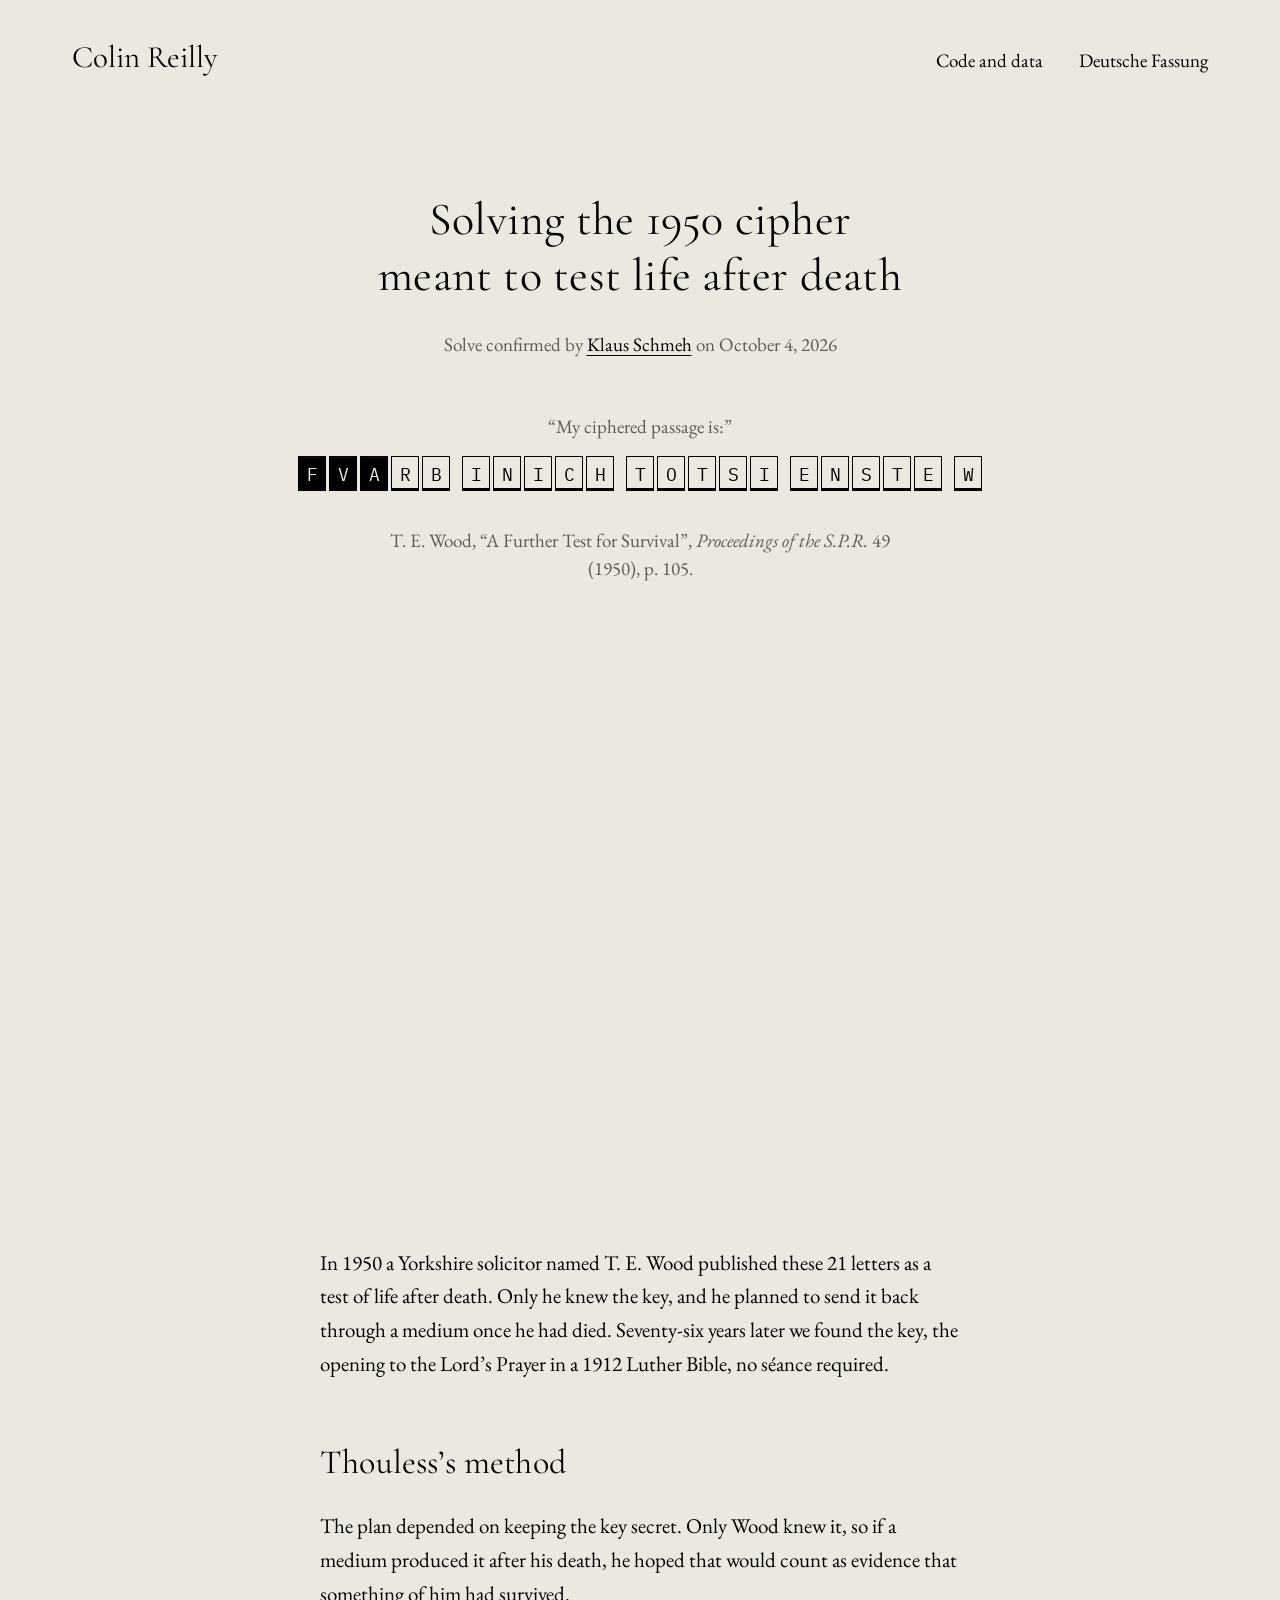
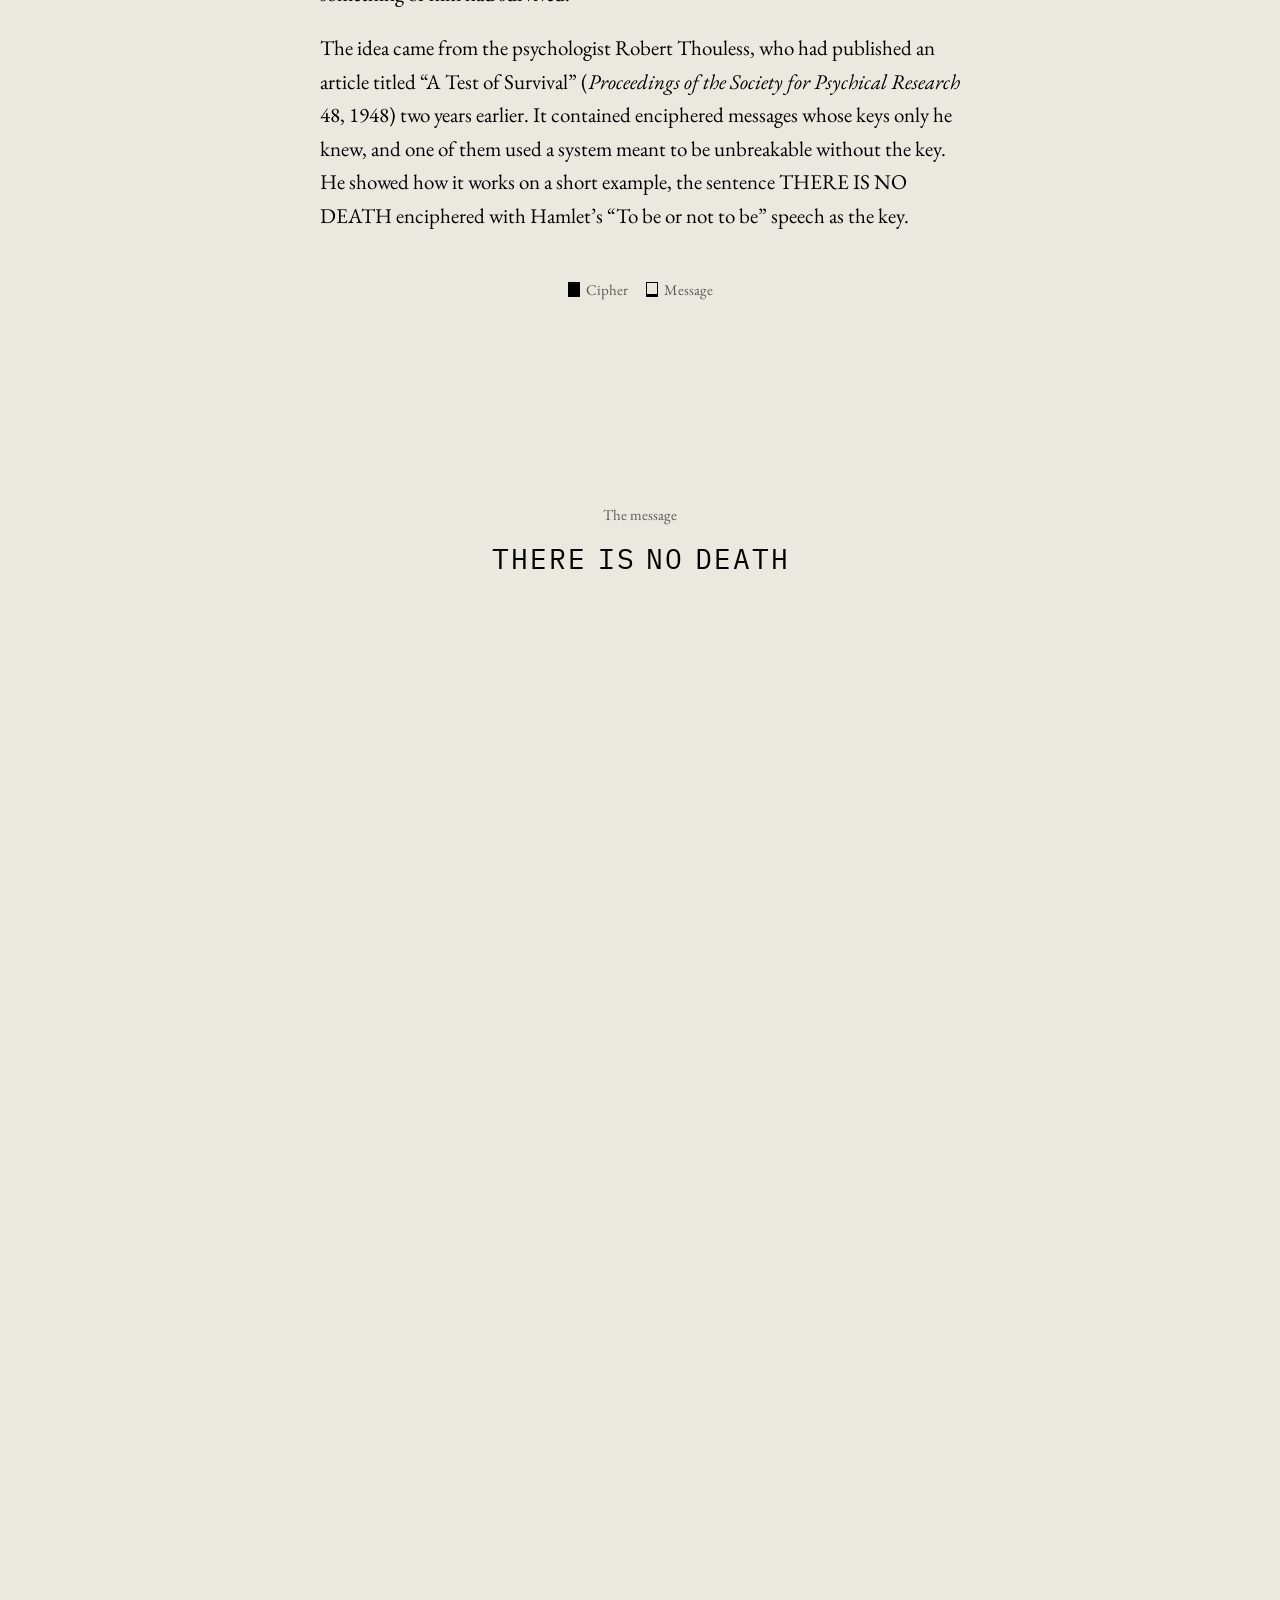
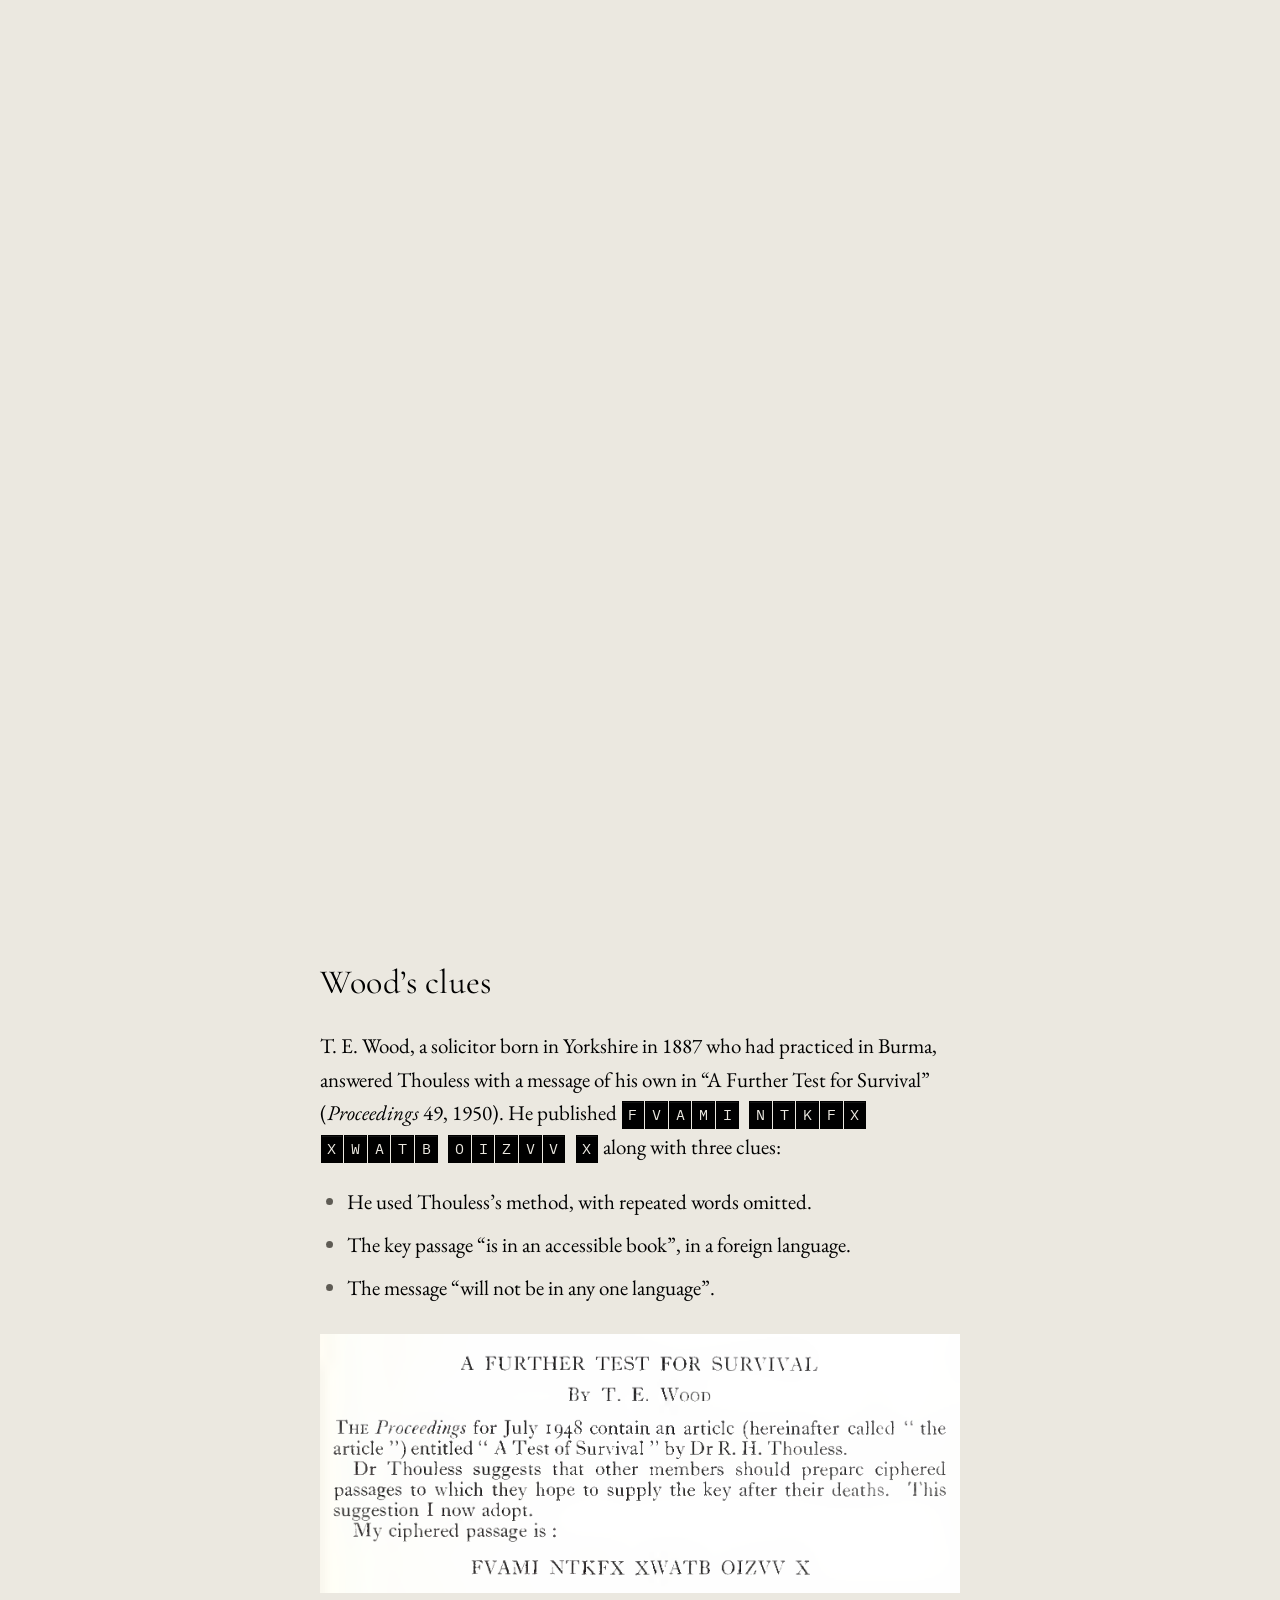
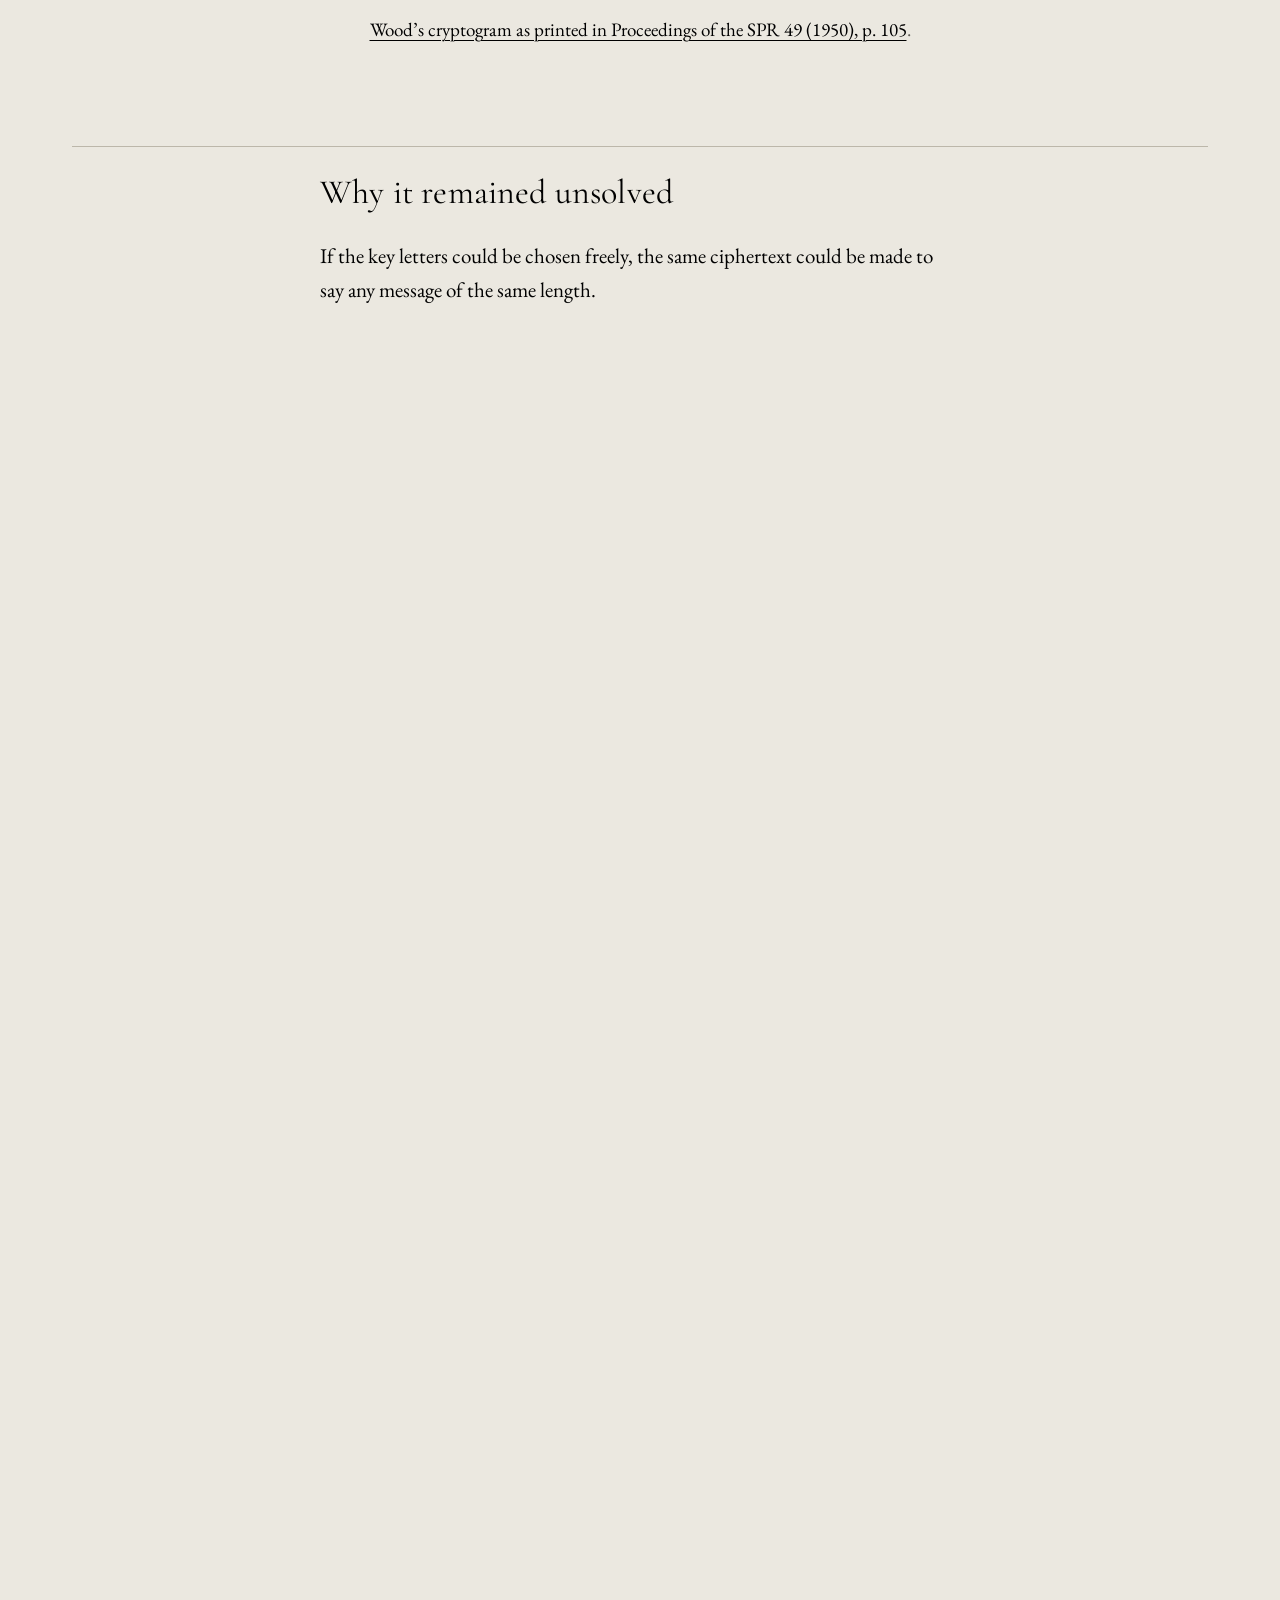
==== commit eab784a2: "Give the sum more room under the card and its key word Co-Authored-By: Claude Fable 5.1 <noreply@ant" ====
--- a/docs/index.html
+++ b/docs/index.html
@@ -182,7 +182,7 @@
 </style>
 <link rel="stylesheet" href="story-layout.css?v=35">
 <link rel="stylesheet" href="cipher-cards.css?v=28">
-<link rel="stylesheet" href="cipher-walkthrough.css?v=40">
+<link rel="stylesheet" href="cipher-walkthrough.css?v=41">
 <link rel="stylesheet" href="story-graphics.css?v=28">
 <link rel="stylesheet" href="try-cipher.css?v=39">
 </head>
--- a/docs/cipher-walkthrough.css
+++ b/docs/cipher-walkthrough.css
@@ -70,6 +70,8 @@
 .cw[data-compact] .cw-focus-pair{gap:6px}
 .cw[data-compact] .cw-single{width:45px;height:52px;font-size:32px}
 .cw[data-compact] .cw-focus-word{font-size:15px}
+/* The sum sits a little further below the card and its key word than the rows below it do. */
+.cw[data-compact] .cw-math{margin-top:18px}
 /* The three arithmetic lines share one gap, set once and read by the result line. */
 .cw-math{--cw-math-gap:16px;display:flex;flex-direction:column;align-items:center;gap:var(--cw-math-gap);width:100%}
 /* The gaps between terms equal a mono space, so the sum lines up with the lines below. */
@@ -108,7 +110,7 @@
   .cw-source-grid,.cw-grid{gap:10px 4px}.cw-source-letter,.cw-card,.cw-msg-letter{width:35px;height:37px}.cw-source-letter,.cw-face,.cw-msg-letter{font-size:23px;border-radius:0}
   .cw-pair{gap:4px}.cw-word{font-size:10.5px}.cw-prayer{font-size:18px;line-height:1.55;max-width:31ch}
   .cw-single{width:59px;height:68px;font-size:42px}.cw-focus{gap:12px}.cw-focus-pair{gap:6px}.cw-focus-word{font-size:16px}
-  .cw[data-compact] .cw-focus{gap:10px}.cw[data-compact] .cw-single{width:32px;height:36px;font-size:24px}.cw[data-compact] .cw-focus-word{font-size:12px}
+  .cw[data-compact] .cw-focus{gap:10px}.cw[data-compact] .cw-math{margin-top:20px}.cw[data-compact] .cw-single{width:32px;height:36px;font-size:24px}.cw[data-compact] .cw-focus-word{font-size:12px}
   .cw-math{--cw-math-gap:12px}.cw-sum{font-size:18px}.cw-term{gap:4px;min-width:18px}.cw-term-letter{font-size:13px}.cw-term-value{font-size:18px}.cw-plus,.cw-equals{font-size:18px;padding-top:17px}.cw-total{font-size:18px;padding-top:17px}.cw-reduction{font-size:18px}.cw-key-letter{font-size:15px}.cw-alpha-row{gap:4px}.cw-alpha-card{width:24px;height:28px;font-size:15px;line-height:26px}.cw-alpha-num{font-size:11px}
   .cw-shift{gap:14px}.cw-result-label{font-size:13px}.cw-shift-cards{gap:16px}.cw-arrow-label{font-size:12px}.cw-result{gap:12px}
   .cw-controls{padding-top:8px}.cw-previous,.cw-next{min-height:36px;min-width:66px;font-size:12px;padding-inline:11px}
@@ -117,7 +119,7 @@
   .cw{padding:8px;gap:6px}
   .cw-source-grid,.cw-grid{gap:5px 3px}.cw-source-letter,.cw-card,.cw-msg-letter{width:30px;height:29px}.cw-source-letter,.cw-face,.cw-msg-letter{font-size:19px}.cw-pair{gap:2px}.cw-word{font-size:10px;letter-spacing:-.025em}
   .cw-prayer{font-size:15px;line-height:1.4}
-  .cw[data-compact] .cw-focus{gap:6px}.cw[data-compact] .cw-focus-pair{gap:2px}.cw[data-compact] .cw-single{width:26px;height:28px;font-size:21px}.cw[data-compact] .cw-focus-word{font-size:11px}.cw-math{--cw-math-gap:8px}
+  .cw[data-compact] .cw-focus{gap:6px}.cw[data-compact] .cw-math{margin-top:12px}.cw[data-compact] .cw-focus-pair{gap:2px}.cw[data-compact] .cw-single{width:26px;height:28px;font-size:21px}.cw[data-compact] .cw-focus-word{font-size:11px}.cw-math{--cw-math-gap:8px}
   .cw-controls{padding-top:5px}.cw-previous,.cw-next{min-height:32px}
 }
 /* Browser chrome can leave a wide phone with a short reading viewport.
@@ -131,7 +133,7 @@
     .cw-pair{gap:3px}.cw-word{font-size:10.5px}
     .cw-prayer{font-size:15px;line-height:1.4}
     .cw-single{width:52px;height:60px;font-size:36px}.cw-focus,.cw-result,.cw-shift{gap:10px}
-    .cw[data-compact] .cw-focus{gap:6px}.cw[data-compact] .cw-focus-pair{gap:2px}
+    .cw[data-compact] .cw-focus{gap:6px}.cw[data-compact] .cw-math{margin-top:6px}.cw[data-compact] .cw-focus-pair{gap:2px}
     .cw[data-compact] .cw-single{width:26px;height:28px;font-size:21px}
     .cw[data-compact] .cw-focus-word{font-size:11px}.cw-math{--cw-math-gap:8px}
     .cw-controls{padding-top:5px}
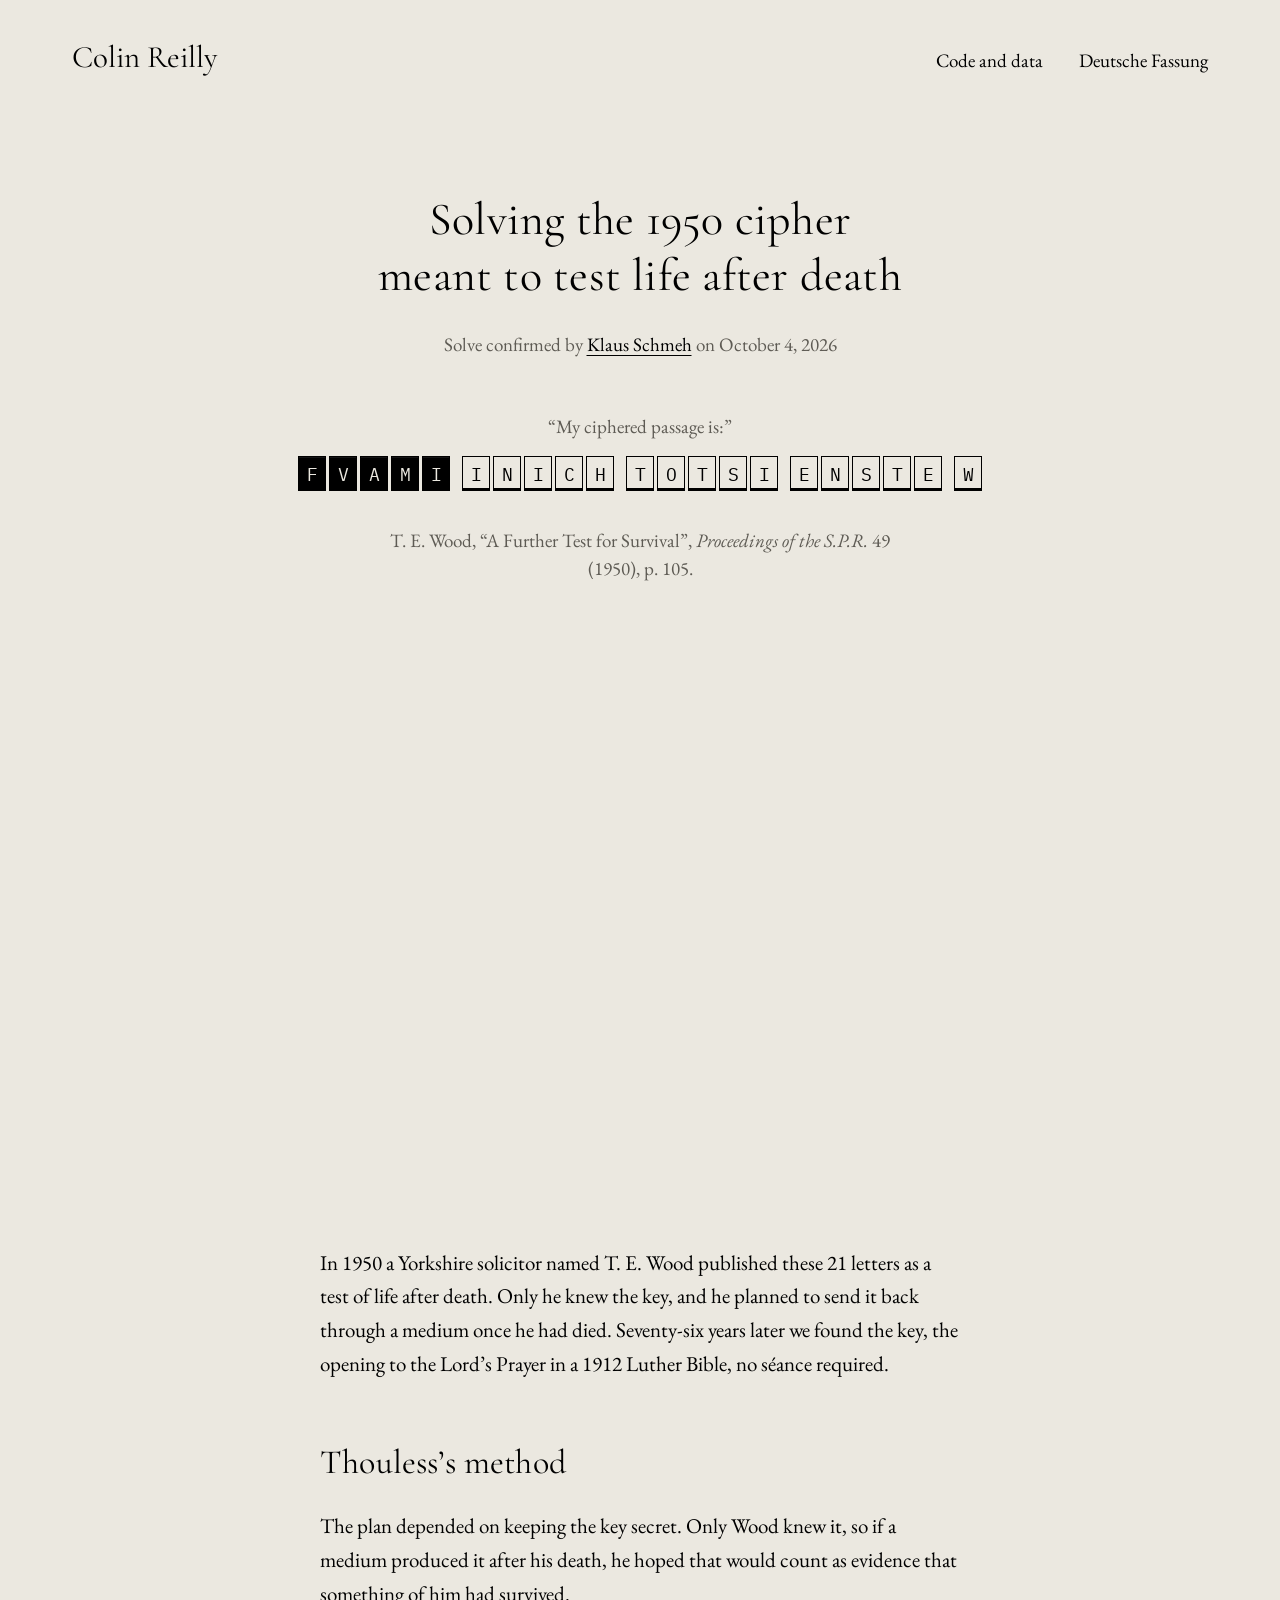
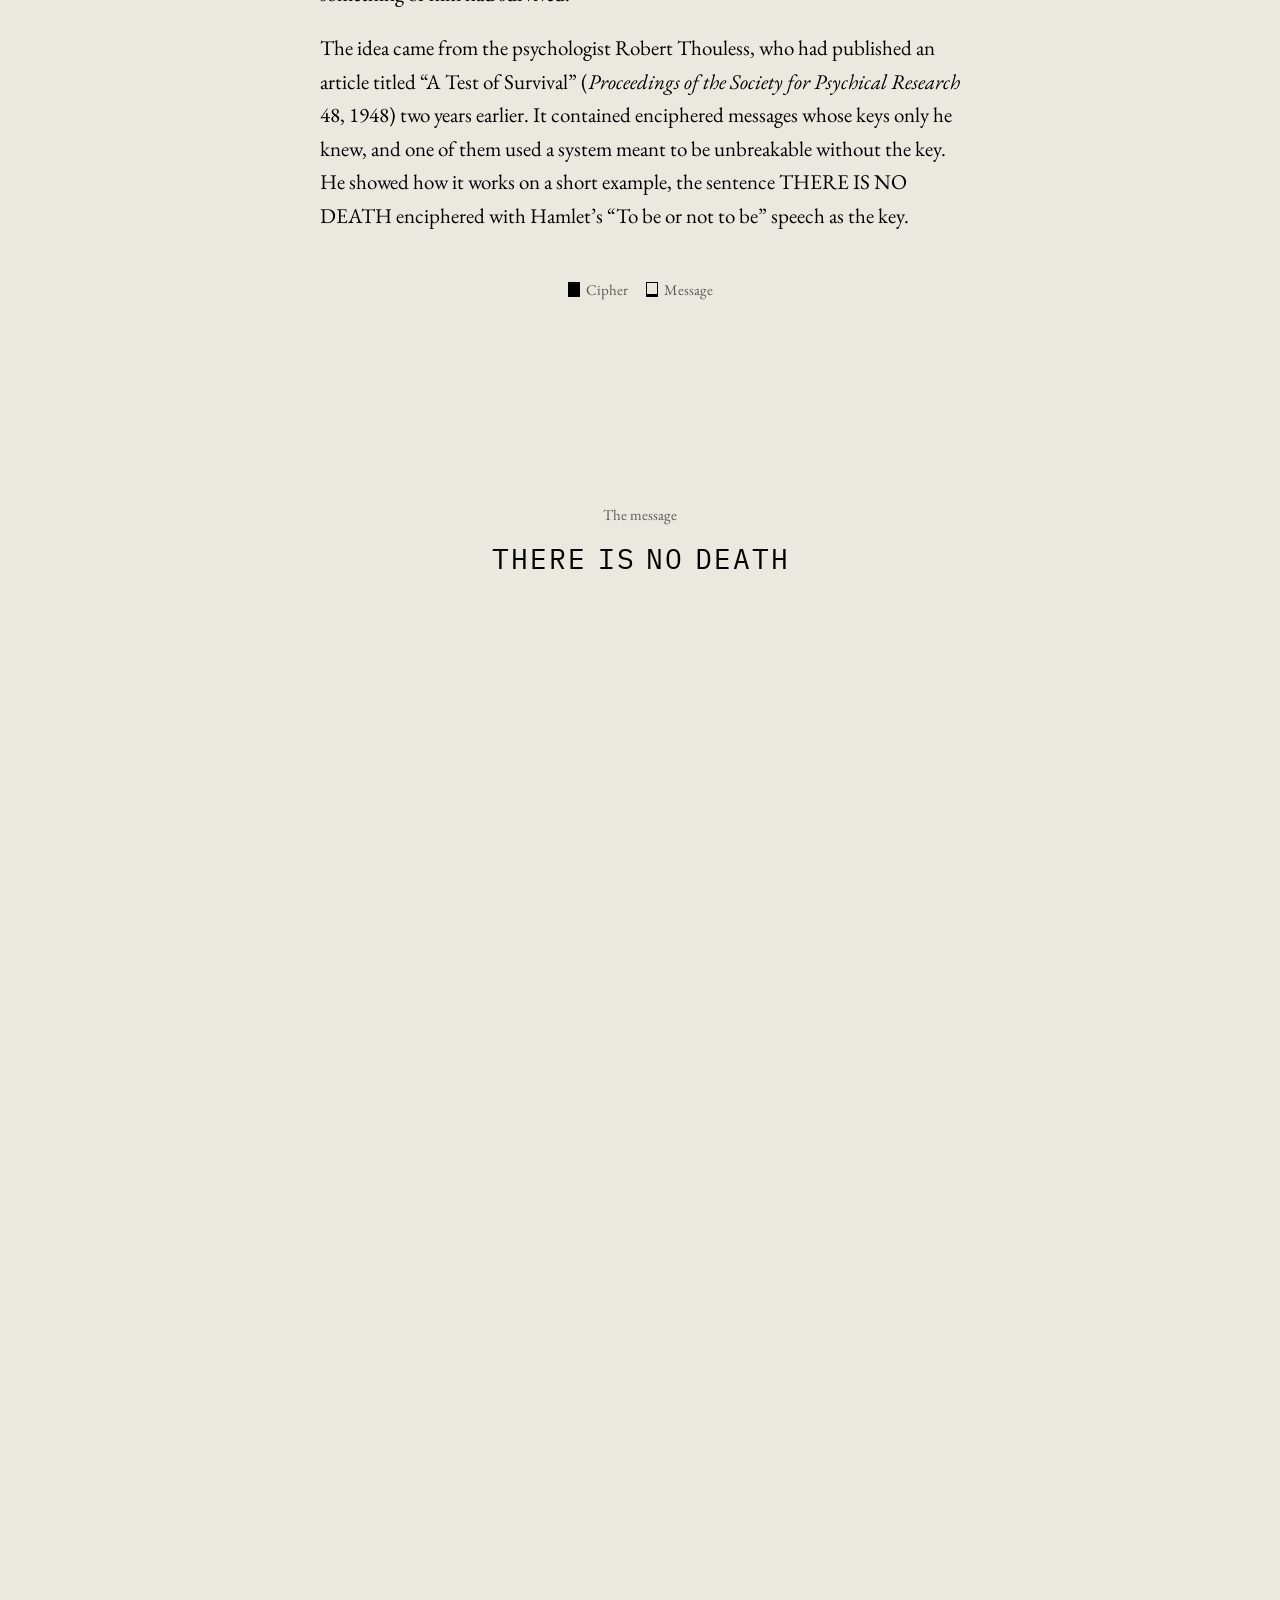
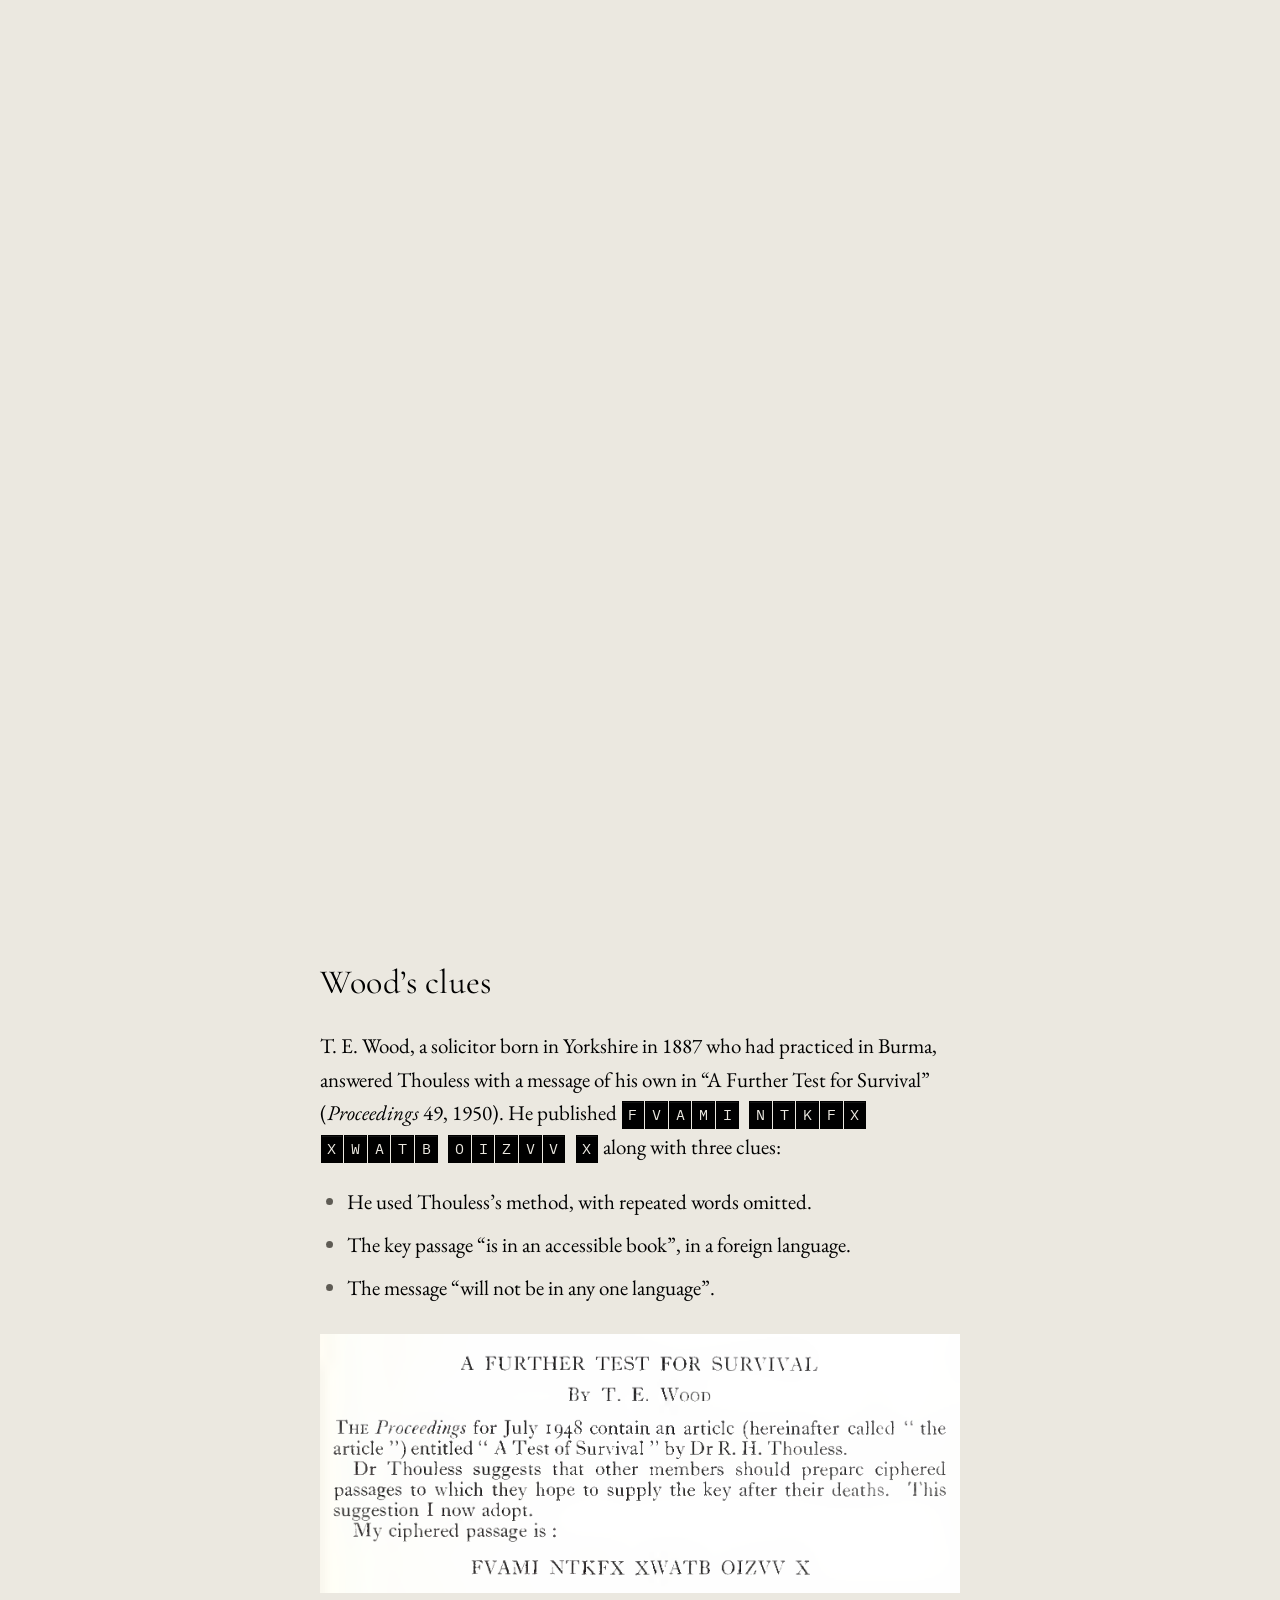
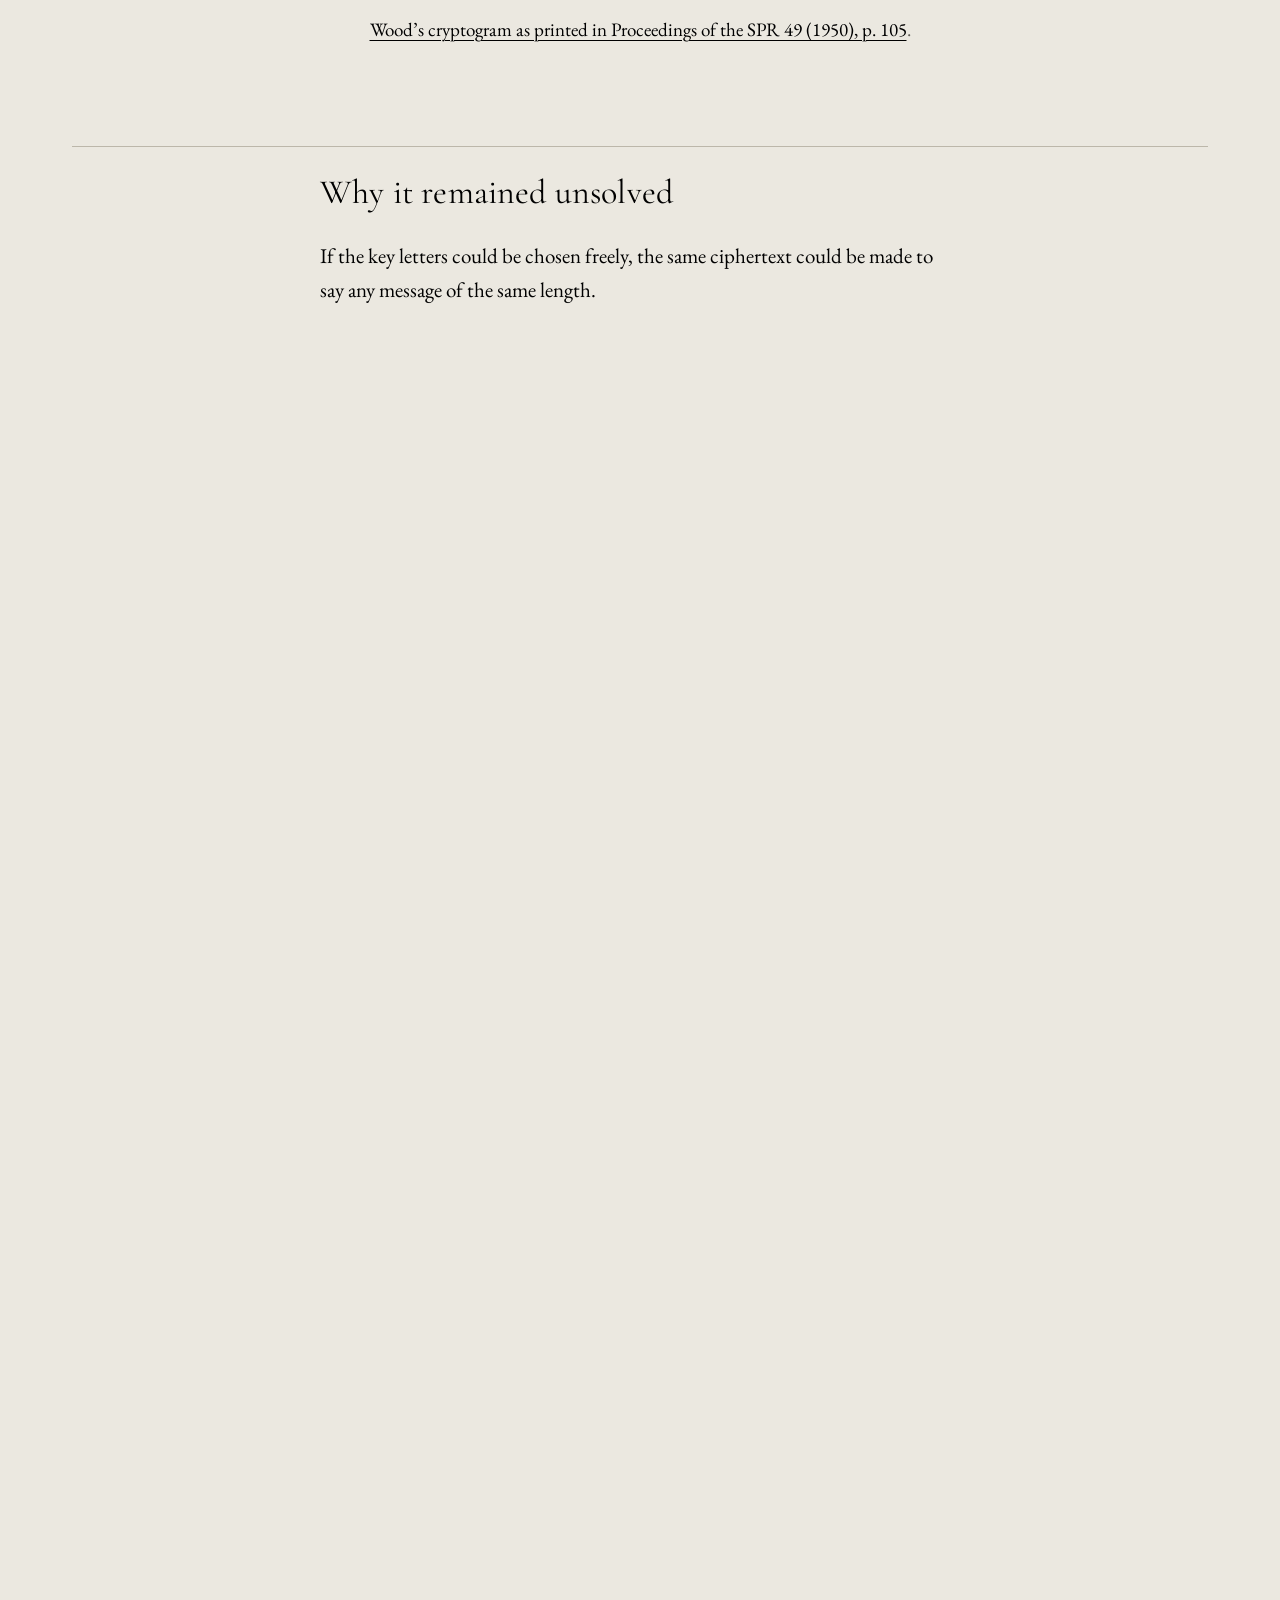
==== commit 80284390: "Clear the panel for the letter count and recount On the stages that count the alphabet to I and reco" ====
--- a/docs/index.html
+++ b/docs/index.html
@@ -182,7 +182,7 @@
 </style>
 <link rel="stylesheet" href="story-layout.css?v=35">
 <link rel="stylesheet" href="cipher-cards.css?v=28">
-<link rel="stylesheet" href="cipher-walkthrough.css?v=41">
+<link rel="stylesheet" href="cipher-walkthrough.css?v=43">
 <link rel="stylesheet" href="story-graphics.css?v=28">
 <link rel="stylesheet" href="try-cipher.css?v=39">
 </head>
@@ -519,7 +519,7 @@
 </footer>
 
 
-<script src="cipher-walkthrough.js?v=37"></script>
+<script src="cipher-walkthrough.js?v=38"></script>
 <script>
 (function(){
 "use strict";
--- a/docs/cipher-walkthrough.css
+++ b/docs/cipher-walkthrough.css
@@ -85,9 +85,10 @@
 .cw-alpha{display:flex;flex-direction:column;align-items:center;gap:var(--cw-math-gap,16px)}
 .cw-alpha-row{display:flex;gap:6px}
 .cw-alpha-cell{display:flex;flex-direction:column;align-items:center;gap:5px}
-.cw-alpha-card{box-sizing:border-box;width:28px;height:32px;border:1px solid var(--veil-2,#bcb7aa);color:var(--bone-2,#5e5b54);font:400 18px/30px var(--mono,monospace);text-align:center}
-.cw-alpha-card.is-key{border-color:var(--bone,#000);border-bottom:3px double var(--bone,#000);color:var(--bone,#000)}
-.cw-alpha-num{font:400 13px/1 var(--mono,monospace);color:var(--bone-2,#5e5b54)}
+.cw-alpha-card{box-sizing:border-box;width:32px;height:38px;border:1px solid var(--veil-2,#bcb7aa);color:var(--bone-2,#5e5b54);font:400 20px/36px var(--mono,monospace);text-align:center}
+.cw-alpha-card.is-key{border-color:var(--bone,#000);color:var(--bone,#000)}
+.cw-alpha-num{font:400 14px/1 var(--mono,monospace);color:var(--bone-2,#5e5b54)}
+@media(max-width:360px){.cw-alpha-row{gap:4px}.cw-alpha-card{width:28px;height:32px;font:400 18px/30px var(--mono,monospace)}.cw-alpha-num{font-size:13px}}
 .cw-key-letter{font:400 16px/1.4 var(--body,Georgia,serif);text-align:center}
 .cw-result-label{font-size:16px;text-align:center;line-height:1.4}
 .cw-shift-cards{display:flex;align-items:center;gap:clamp(18px,4cqw,30px)}
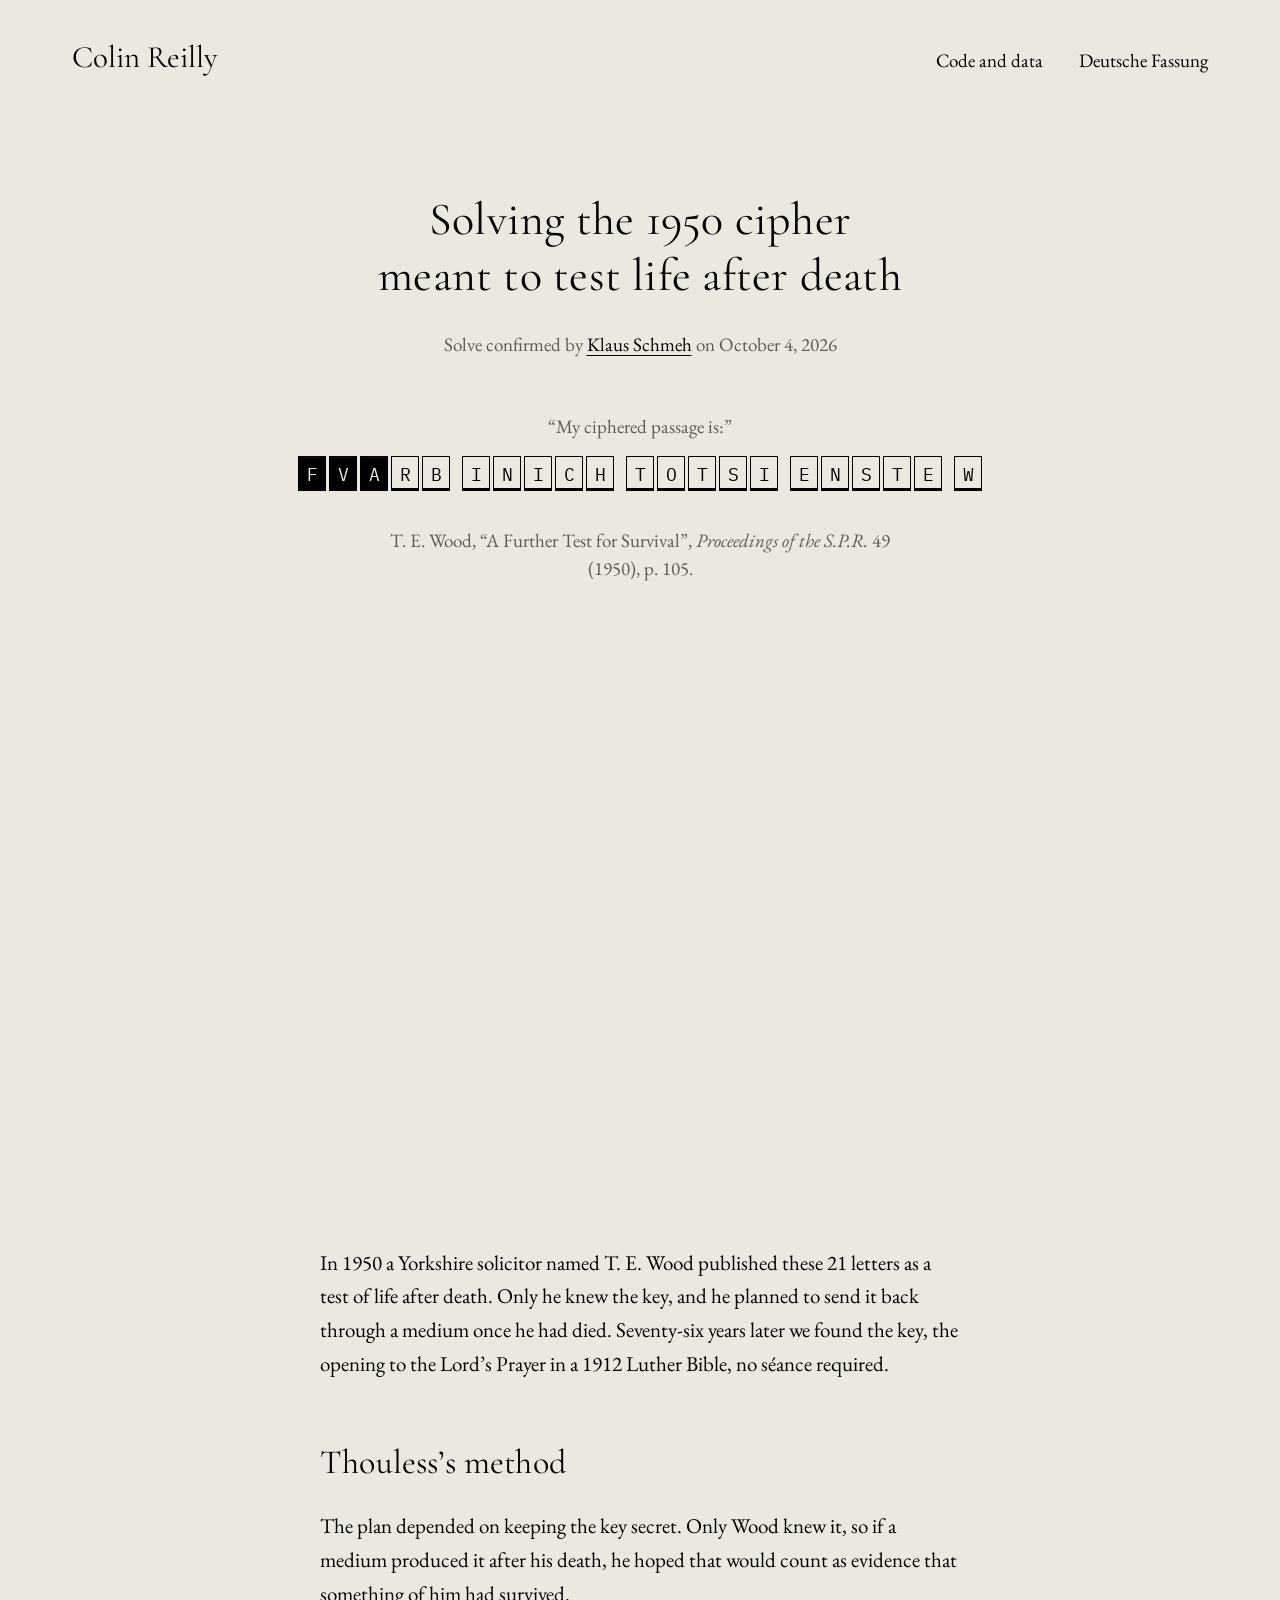
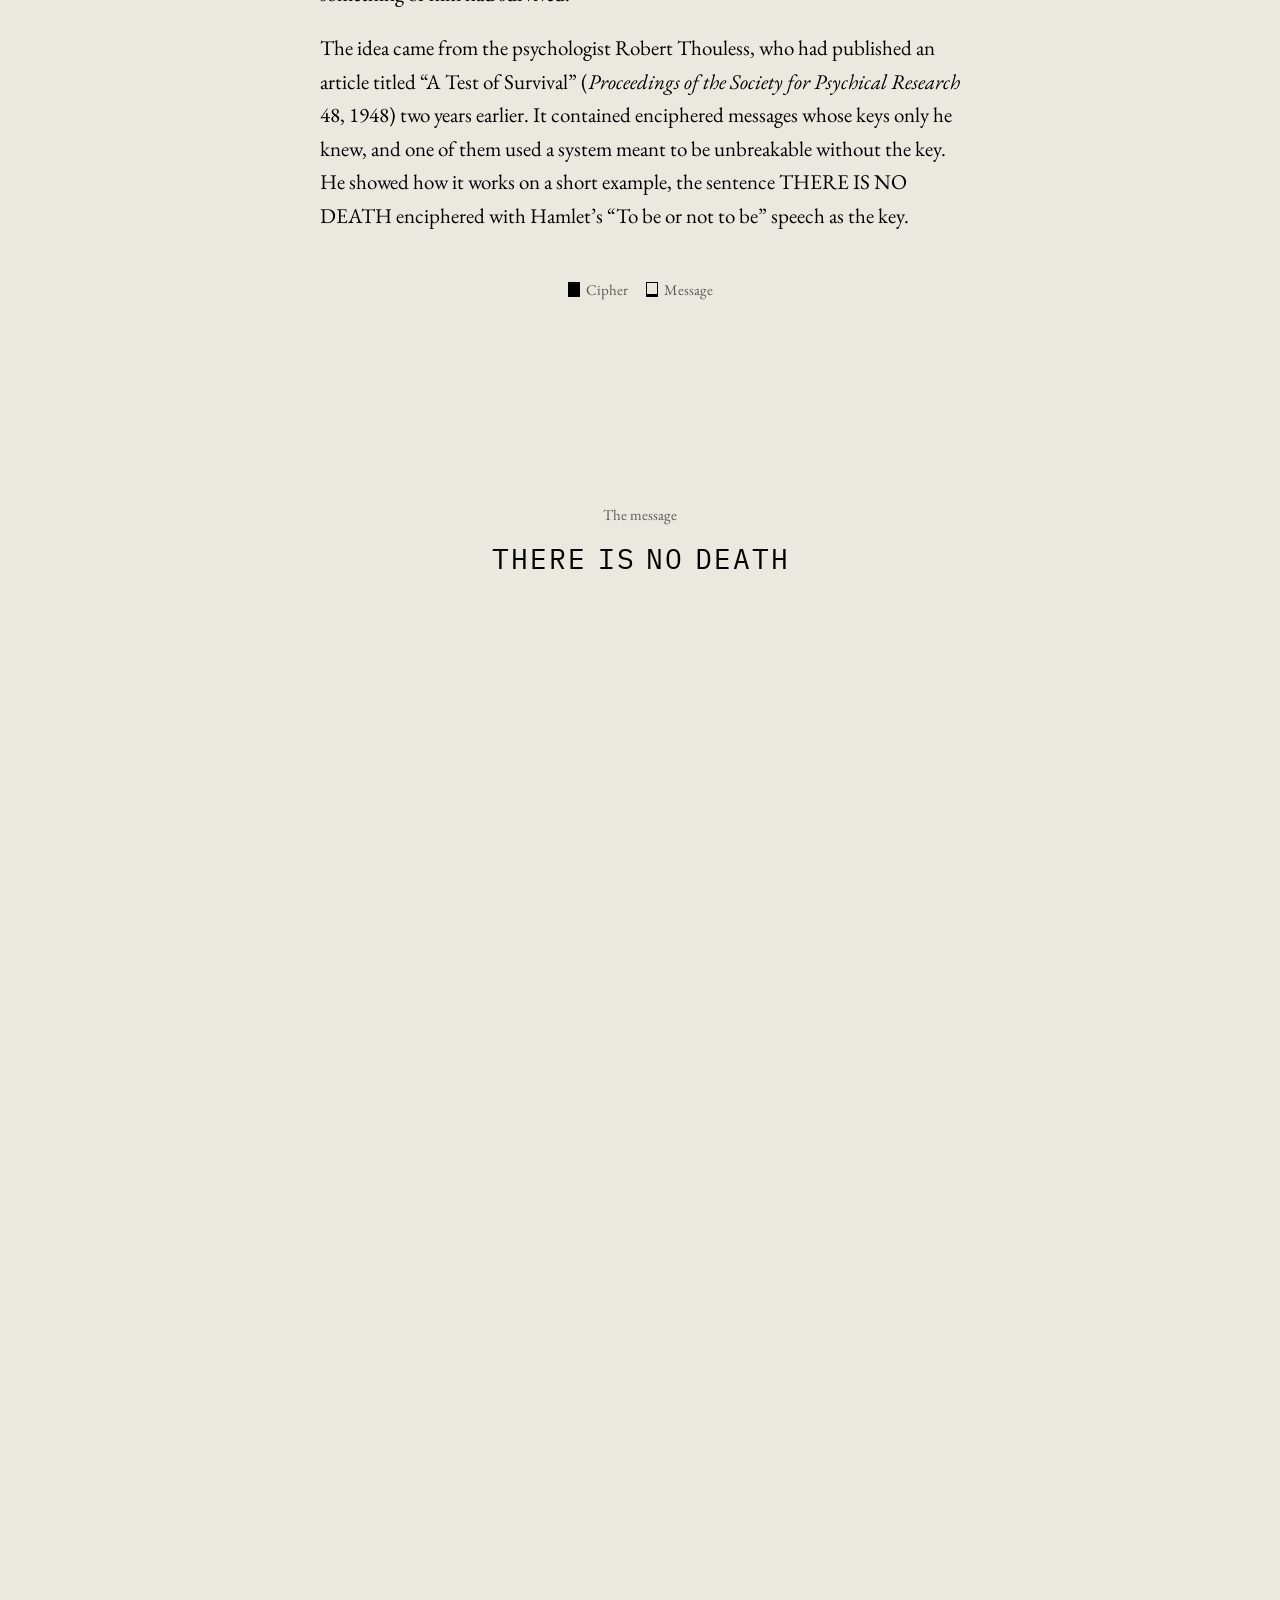
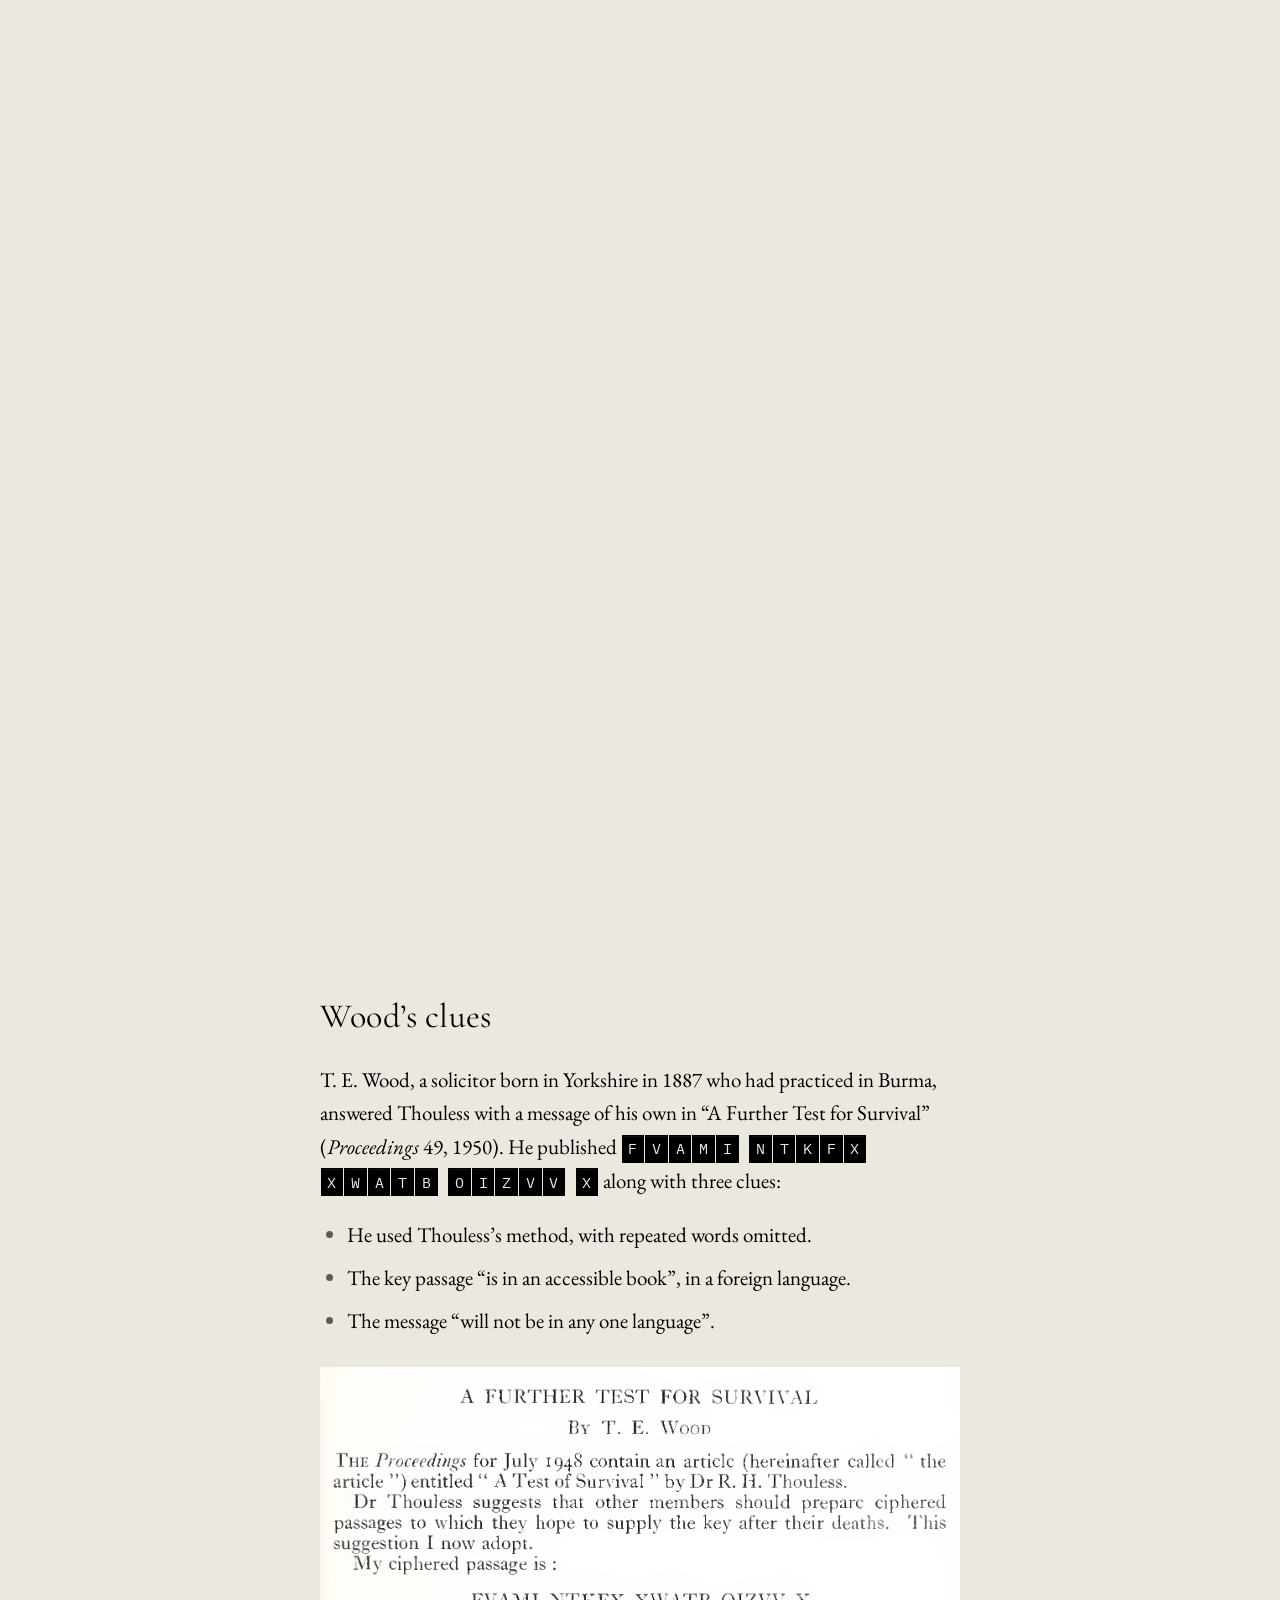
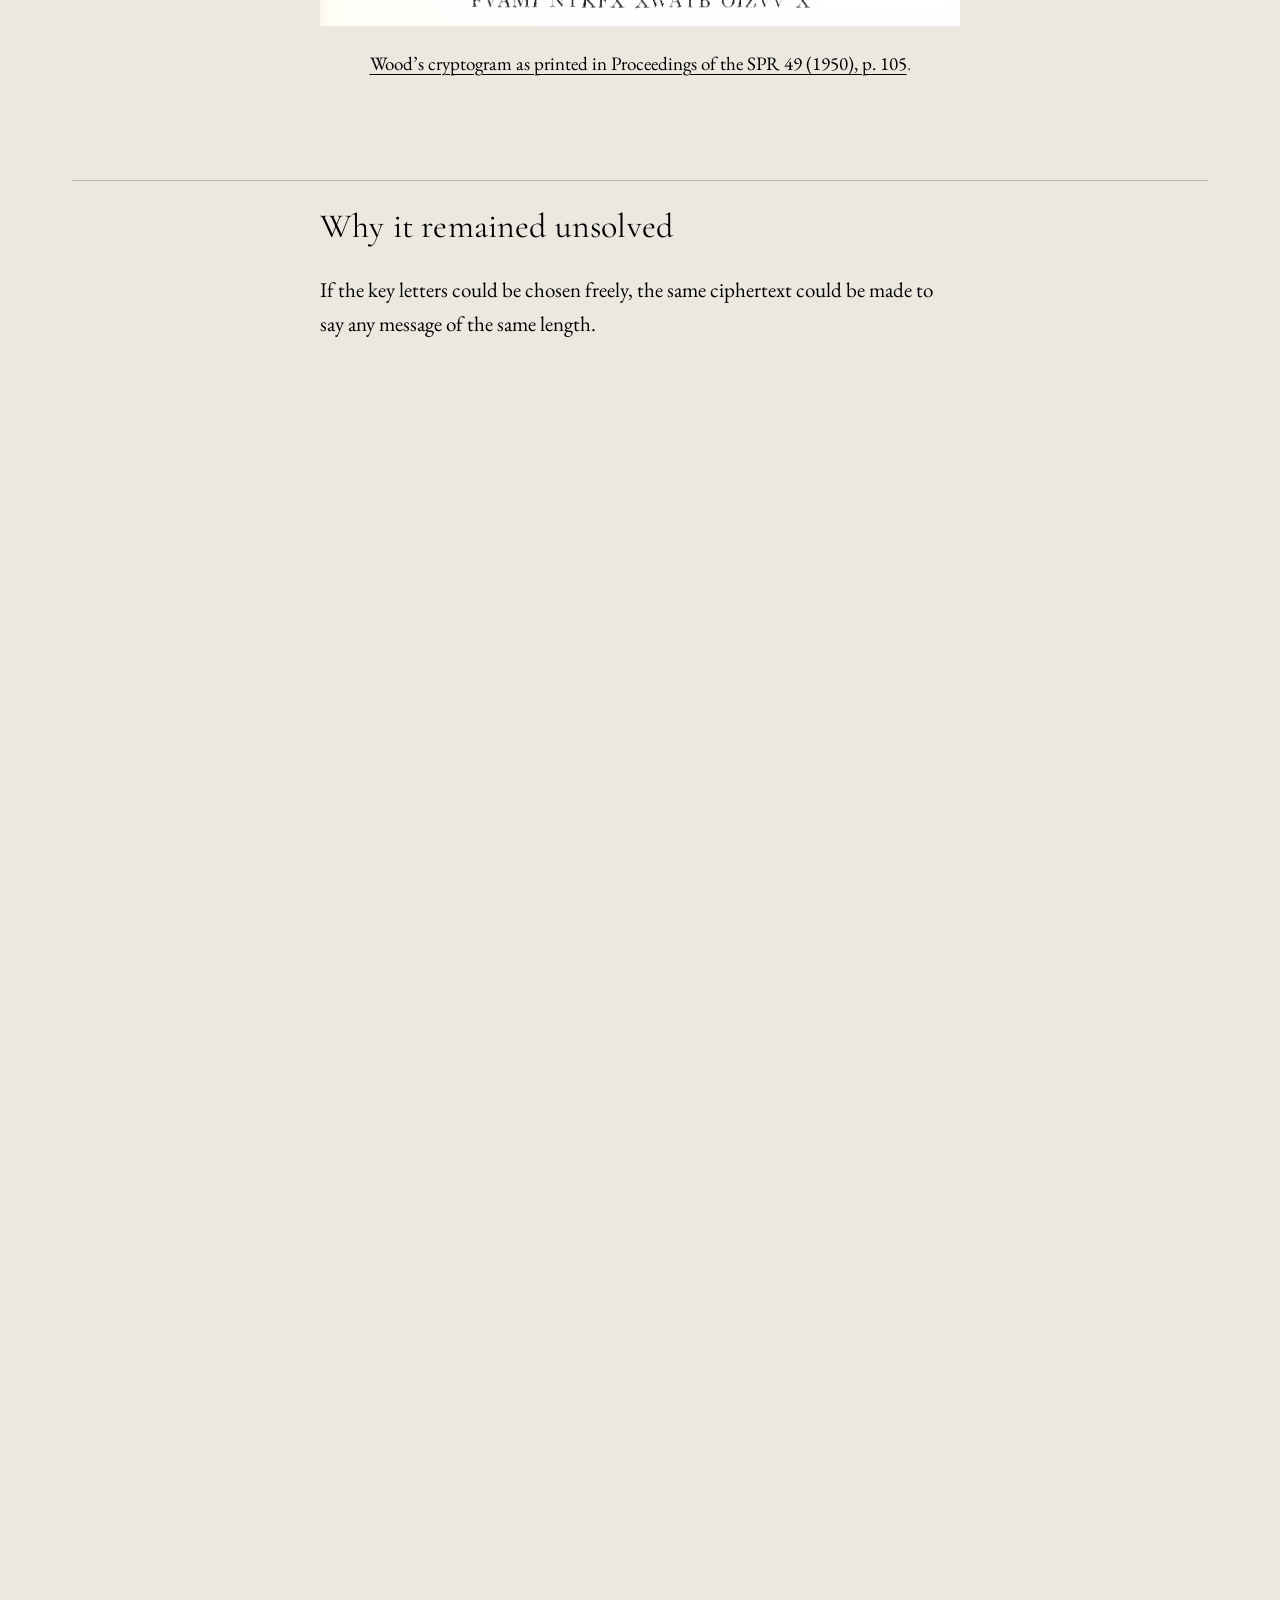
==== commit b327d9a5: "Reword the shift passages and quote the key word Co-Authored-By: Claude Fable 5.1 <noreply@anthropic" ====
--- a/docs/index.html
+++ b/docs/index.html
@@ -234,14 +234,14 @@
 <p data-walk-stage="3">Each key word pairs with one letter of the message, so the 14 letters of THERE IS NO DEATH need 14 distinct key words.</p>
 </li>
 <li>
-<p data-walk-stage="4">Each letter is assigned a word from the phrase. The first pair is the message letter T and the key word To.</p>
+<p data-walk-stage="4">Each letter is assigned a word from the phrase. The first pair is the message letter T and the key word “To”.</p>
 <p data-walk-stage="5">The letters of the word are added up (A=1 to Z=26), and 26 is taken off as many times as it fits whole. “To” adds up to 35, which leaves 9.</p>
 <p data-walk-stage="6">What is left names a letter by its place in the alphabet, where 1 is A, 25 is Y and 0 is Z. The 9th letter is I, so I is the key letter for T.</p>
 </li>
 <li>
-<p data-walk-stage="7">The key letter is then used as a distance to move, and for that the count starts at A with zero. Counted that way, I is 8 places on from A, so I means a shift of 8.</p>
-<p data-walk-stage="8">The message letter moves that far along the alphabet, wrapping from Z back to A. T moves forward 8 places.</p>
-<p data-walk-stage="9">T becomes B, the first letter of the ciphertext.</p>
+<p data-walk-stage="7">The key letter is then used to calculate a shift on each letter. For this method the count starts with A=0 or no shift, B=1 and so on. I is 8 places from A, so it means a shift of 8.</p>
+<p data-walk-stage="8">The message letter then moves that far along the alphabet, wrapping from Z back to A.</p>
+<p data-walk-stage="9">So T moves forward 8 places to become B, the first letter of the ciphertext.</p>
 </li>
 </ol>
 <p data-walk-stage="10">The same happens for all 14 letters and the cipher is written in groups of five. Thouless’s printed version ends in B rather than D, a slip the article comes back to later.</p>
@@ -581,7 +581,7 @@
     const measureTail=()=>{
       if(!chapter||walk.stage!==walk.lastStage)return;
       const bottom=walk.overview.getBoundingClientRect().bottom;
-      const tail=el.getBoundingClientRect().bottom-bottom-28;
+      const tail=el.getBoundingClientRect().bottom-bottom-64;
       if(Number.isFinite(tail)&&tail>0)chapter.style.setProperty("--walk-tail",Math.round(tail)+"px");
     };
     this.showStage=stage=>{walk.go(stage);if(stage===walk.lastStage)requestAnimationFrame(measureTail);};
@@ -1045,7 +1045,7 @@
 window.WoodStory={Graphic,reduced};
 })();
 </script>
-<script src="story-scroll.js?v=32"></script>
+<script src="story-scroll.js?v=33"></script>
 <script src="hero-reveal.js?v=26"></script>
 <script src="cipher-tokens.js?v=25"></script>
 <script src="try-cipher.js?v=37"></script>
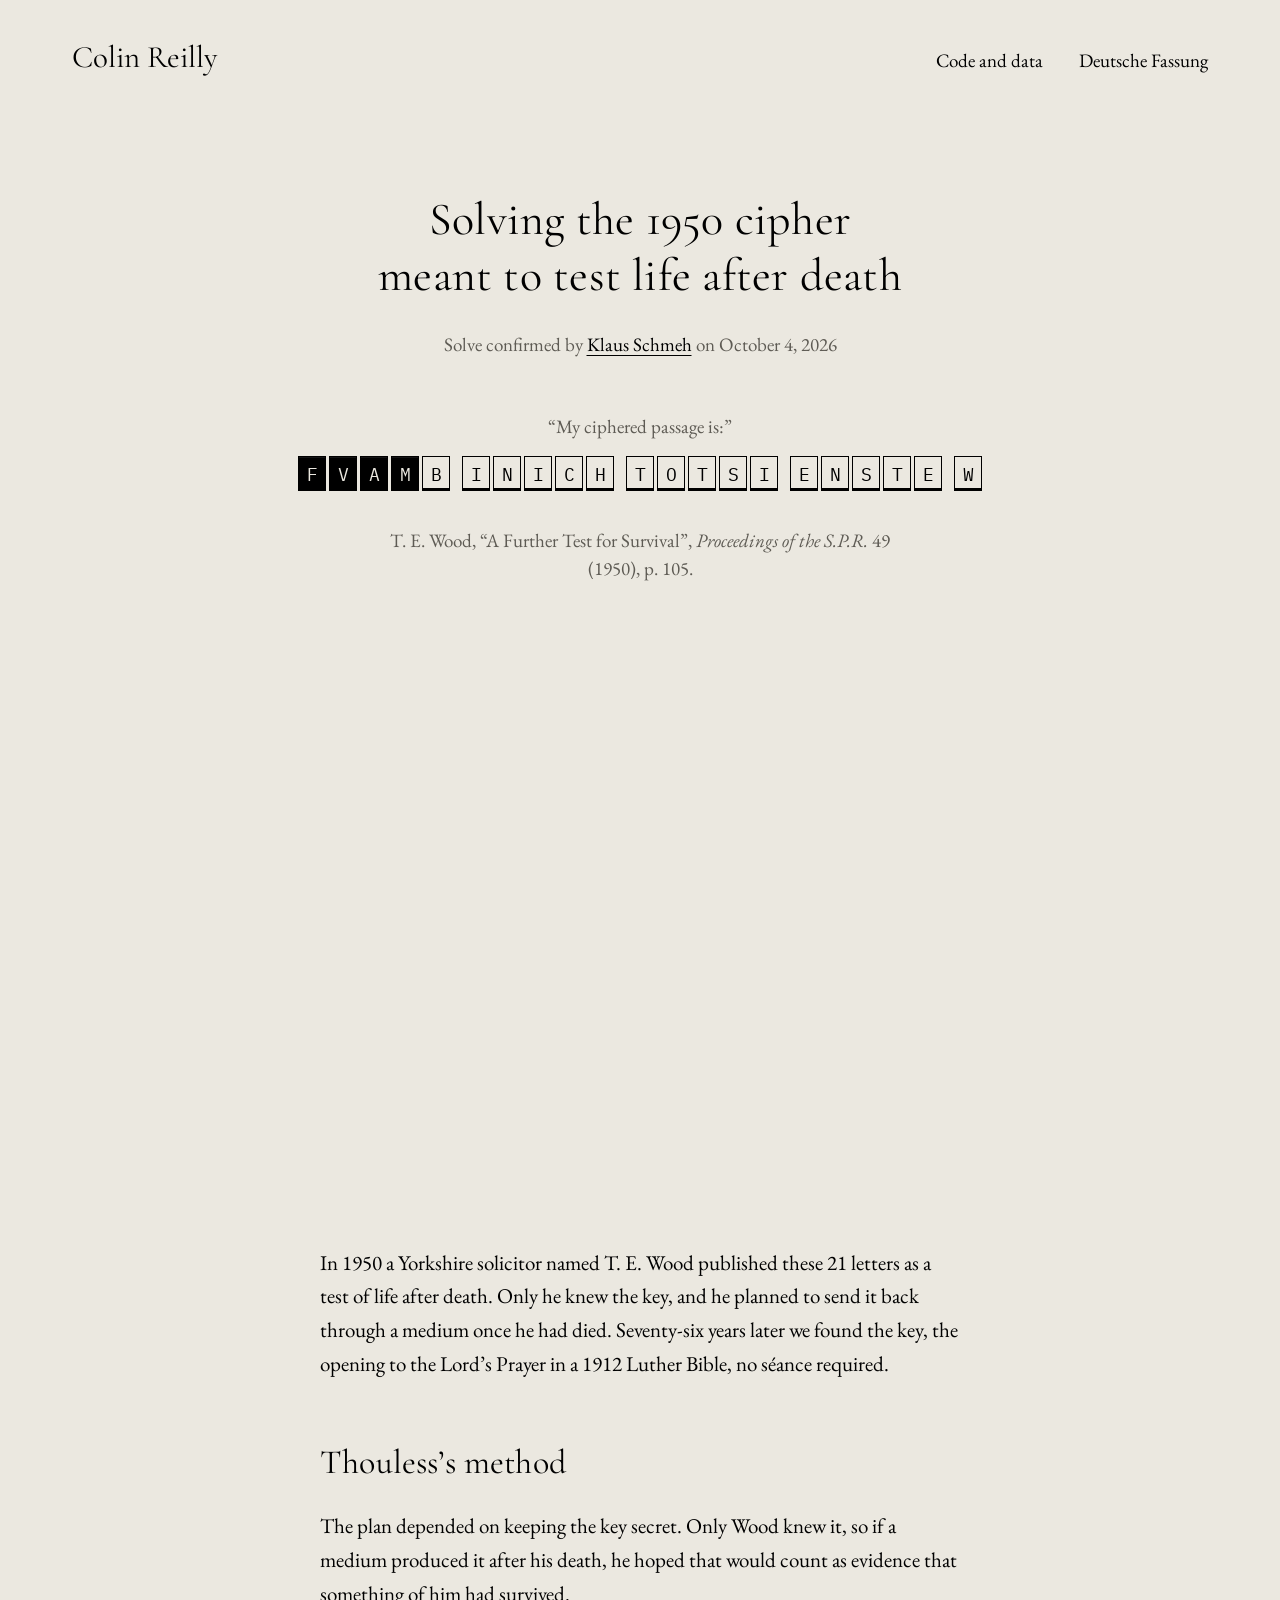
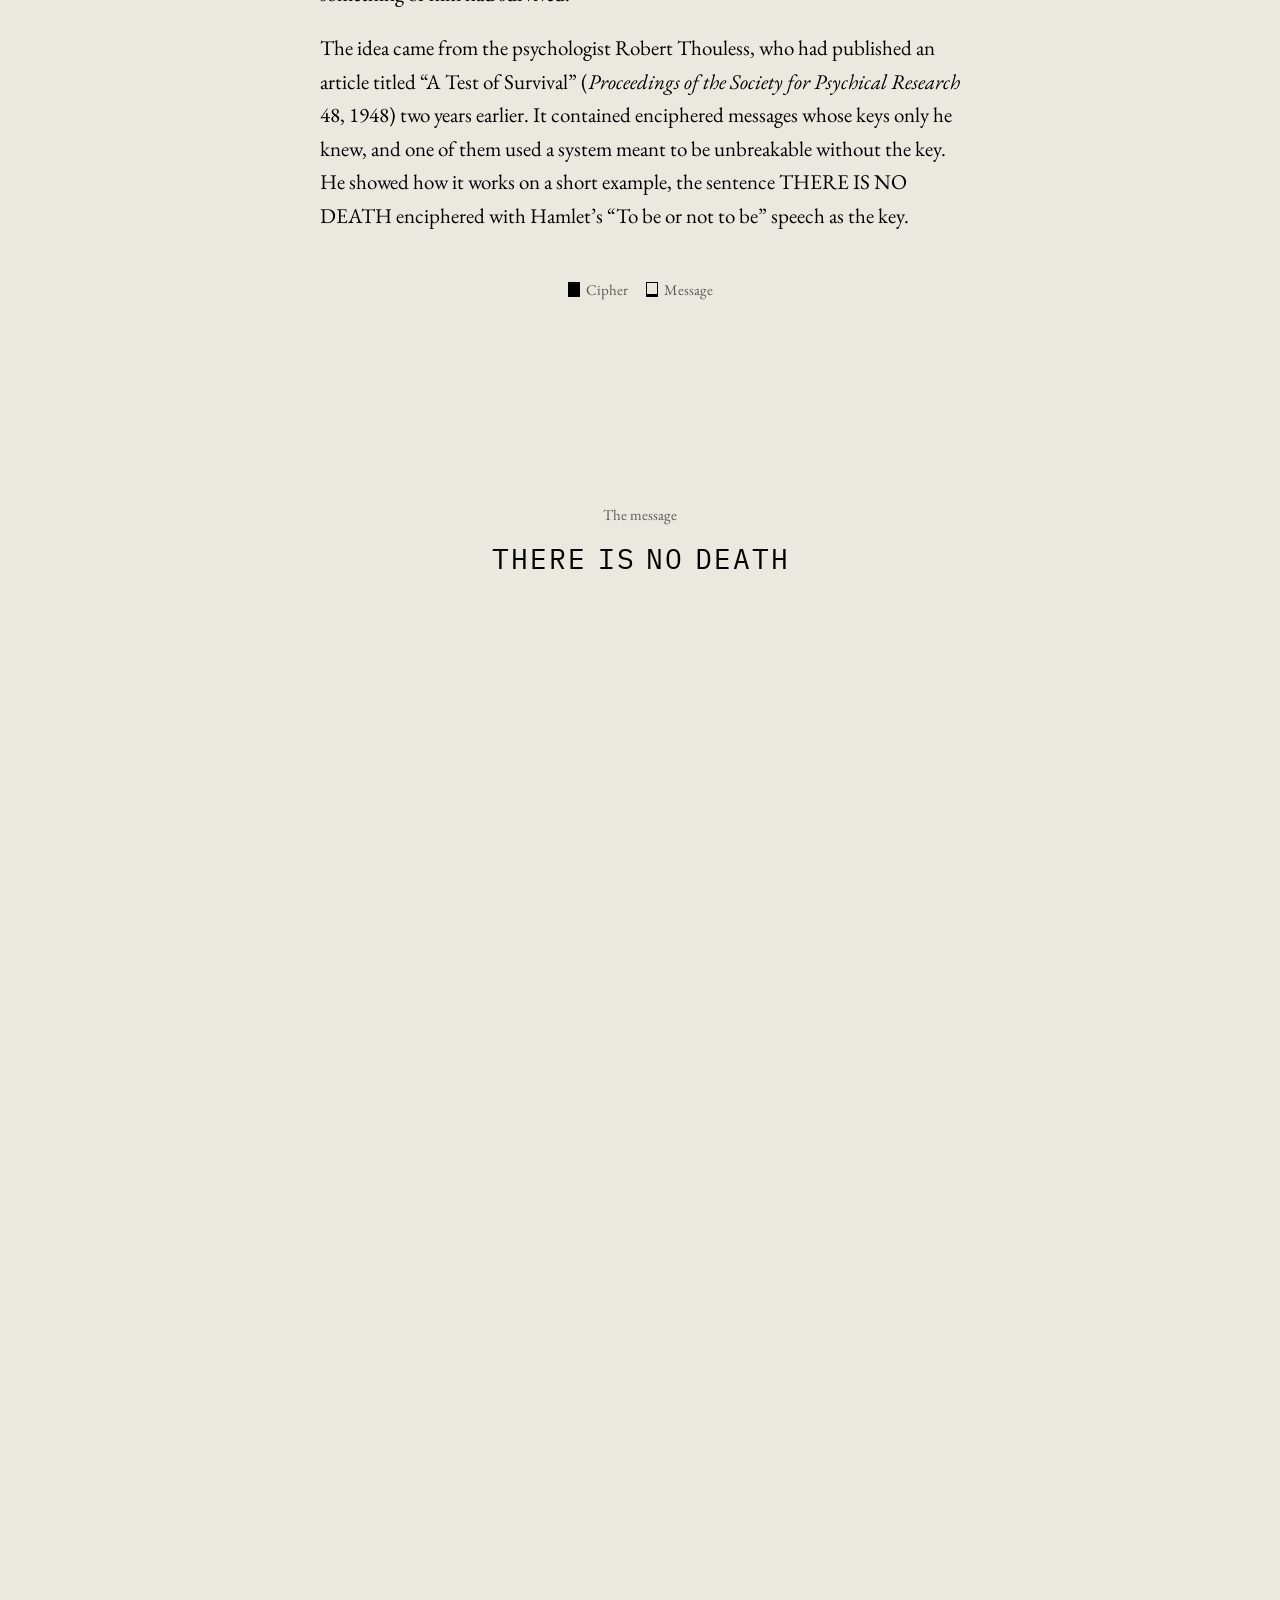
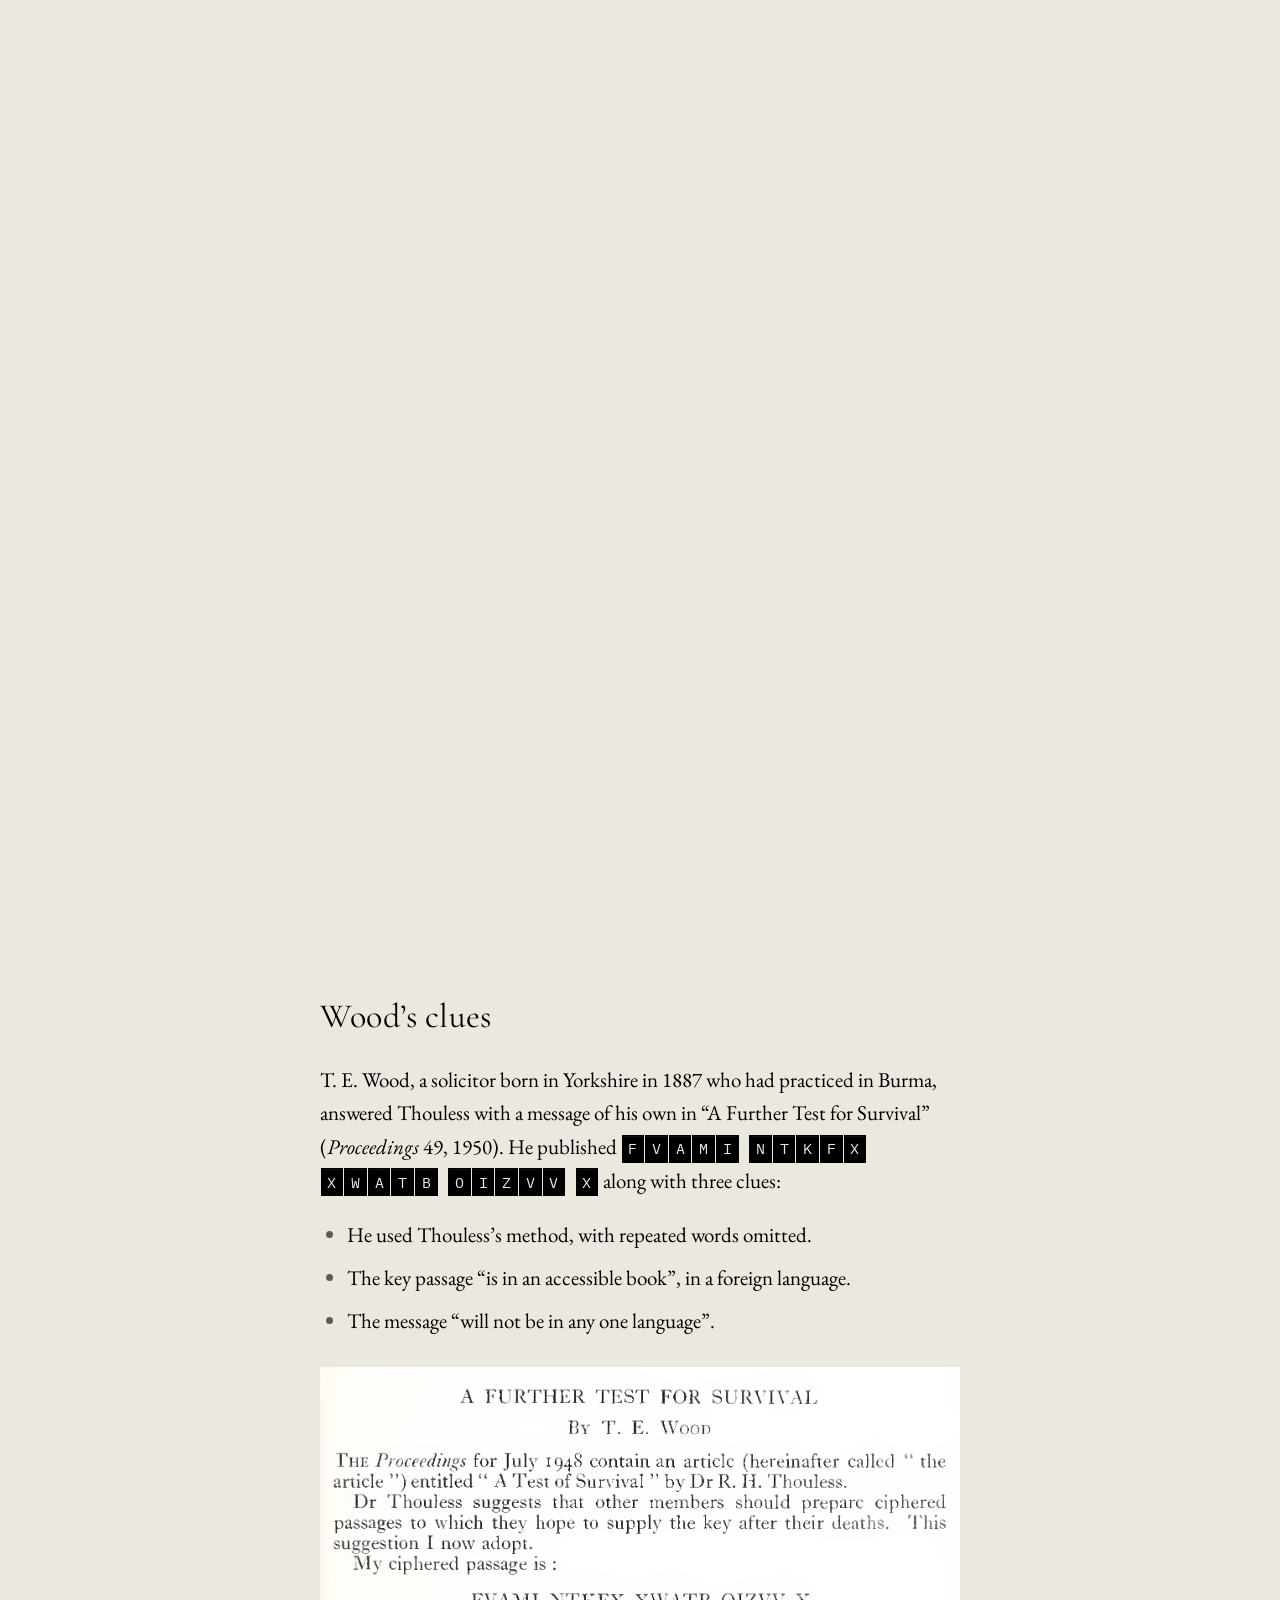
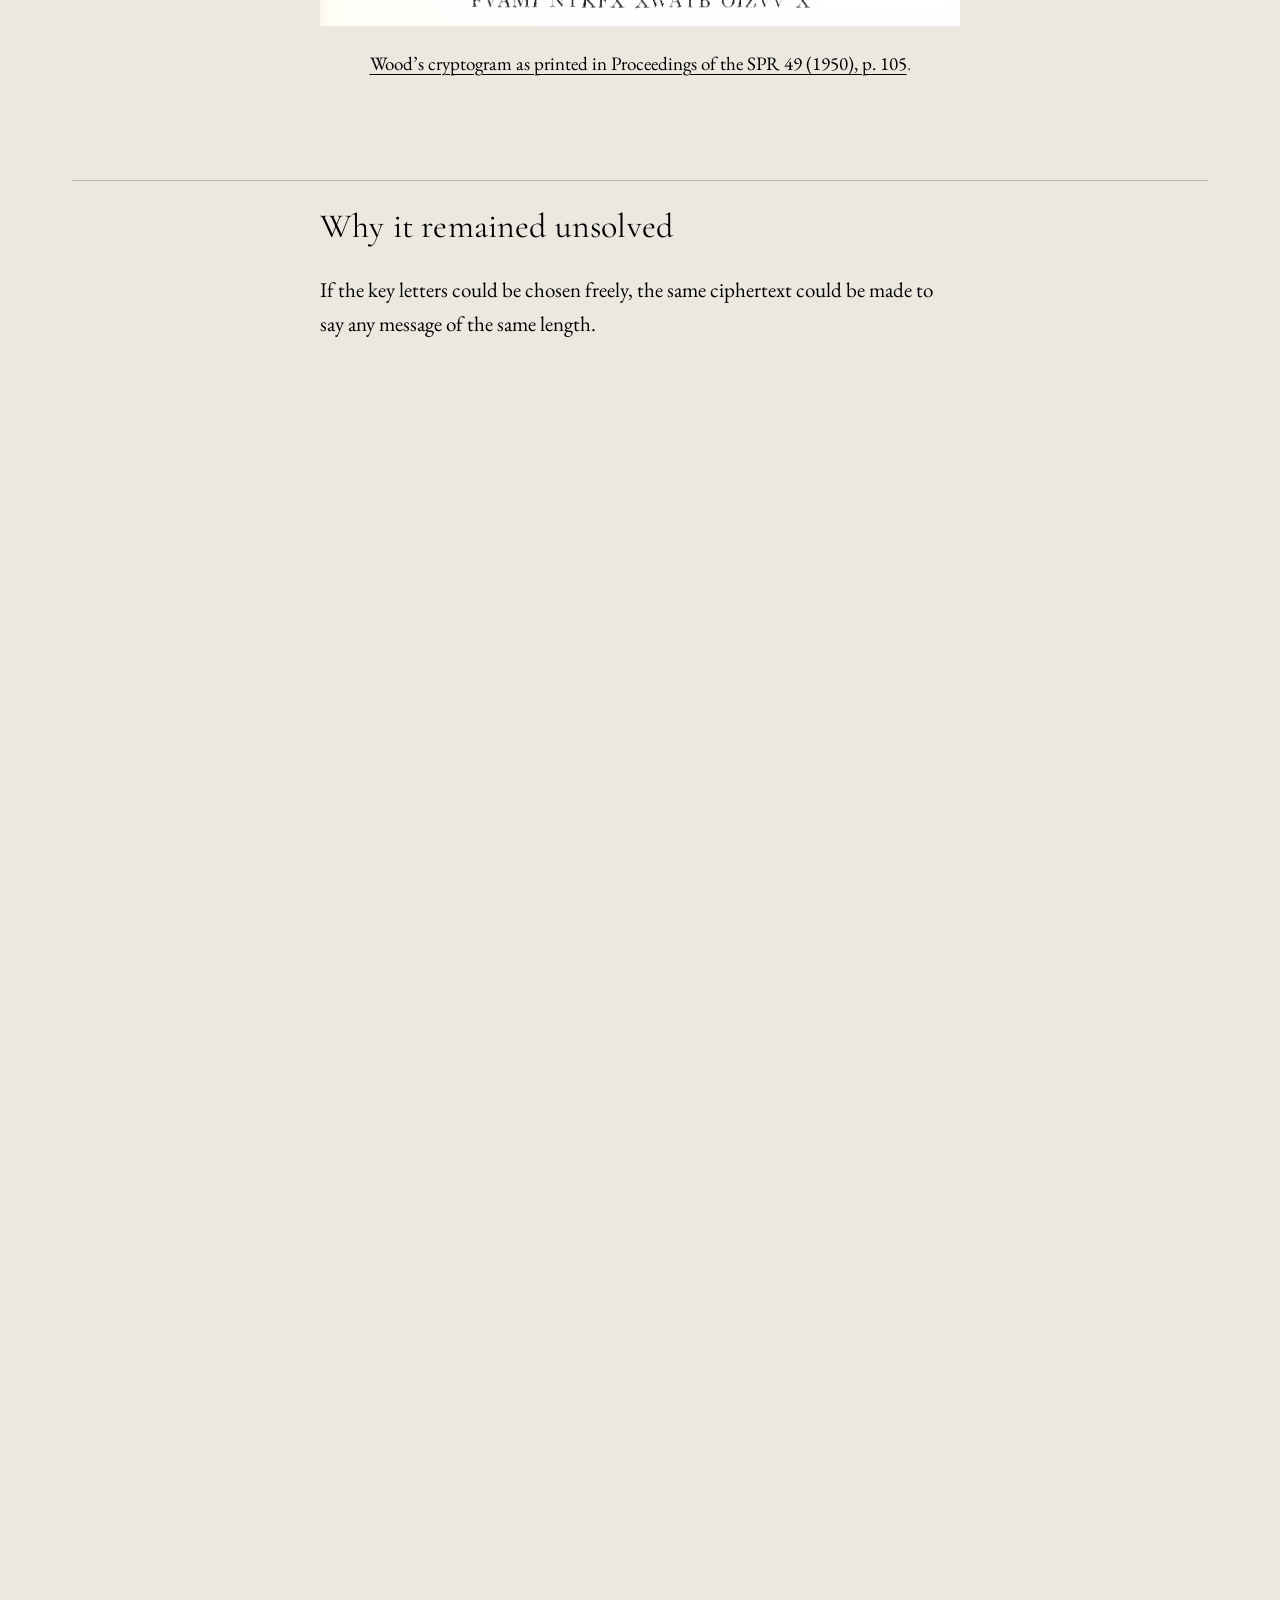
==== commit f244a552: "Let the alphabet cards grow on phones and calm the back-steps The phone stylesheet still shrank the " ====
--- a/docs/index.html
+++ b/docs/index.html
@@ -182,7 +182,7 @@
 </style>
 <link rel="stylesheet" href="story-layout.css?v=35">
 <link rel="stylesheet" href="cipher-cards.css?v=28">
-<link rel="stylesheet" href="cipher-walkthrough.css?v=43">
+<link rel="stylesheet" href="cipher-walkthrough.css?v=44">
 <link rel="stylesheet" href="story-graphics.css?v=28">
 <link rel="stylesheet" href="try-cipher.css?v=39">
 </head>
@@ -519,7 +519,7 @@
 </footer>
 
 
-<script src="cipher-walkthrough.js?v=38"></script>
+<script src="cipher-walkthrough.js?v=39"></script>
 <script>
 (function(){
 "use strict";
--- a/docs/cipher-walkthrough.css
+++ b/docs/cipher-walkthrough.css
@@ -112,7 +112,7 @@
   .cw-pair{gap:4px}.cw-word{font-size:10.5px}.cw-prayer{font-size:18px;line-height:1.55;max-width:31ch}
   .cw-single{width:59px;height:68px;font-size:42px}.cw-focus{gap:12px}.cw-focus-pair{gap:6px}.cw-focus-word{font-size:16px}
   .cw[data-compact] .cw-focus{gap:10px}.cw[data-compact] .cw-math{margin-top:20px}.cw[data-compact] .cw-single{width:32px;height:36px;font-size:24px}.cw[data-compact] .cw-focus-word{font-size:12px}
-  .cw-math{--cw-math-gap:12px}.cw-sum{font-size:18px}.cw-term{gap:4px;min-width:18px}.cw-term-letter{font-size:13px}.cw-term-value{font-size:18px}.cw-plus,.cw-equals{font-size:18px;padding-top:17px}.cw-total{font-size:18px;padding-top:17px}.cw-reduction{font-size:18px}.cw-key-letter{font-size:15px}.cw-alpha-row{gap:4px}.cw-alpha-card{width:24px;height:28px;font-size:15px;line-height:26px}.cw-alpha-num{font-size:11px}
+  .cw-math{--cw-math-gap:12px}.cw-sum{font-size:18px}.cw-term{gap:4px;min-width:18px}.cw-term-letter{font-size:13px}.cw-term-value{font-size:18px}.cw-plus,.cw-equals{font-size:18px;padding-top:17px}.cw-total{font-size:18px;padding-top:17px}.cw-reduction{font-size:18px}.cw-key-letter{font-size:15px}
   .cw-shift{gap:14px}.cw-result-label{font-size:13px}.cw-shift-cards{gap:16px}.cw-arrow-label{font-size:12px}.cw-result{gap:12px}
   .cw-controls{padding-top:8px}.cw-previous,.cw-next{min-height:36px;min-width:66px;font-size:12px;padding-inline:11px}
 }
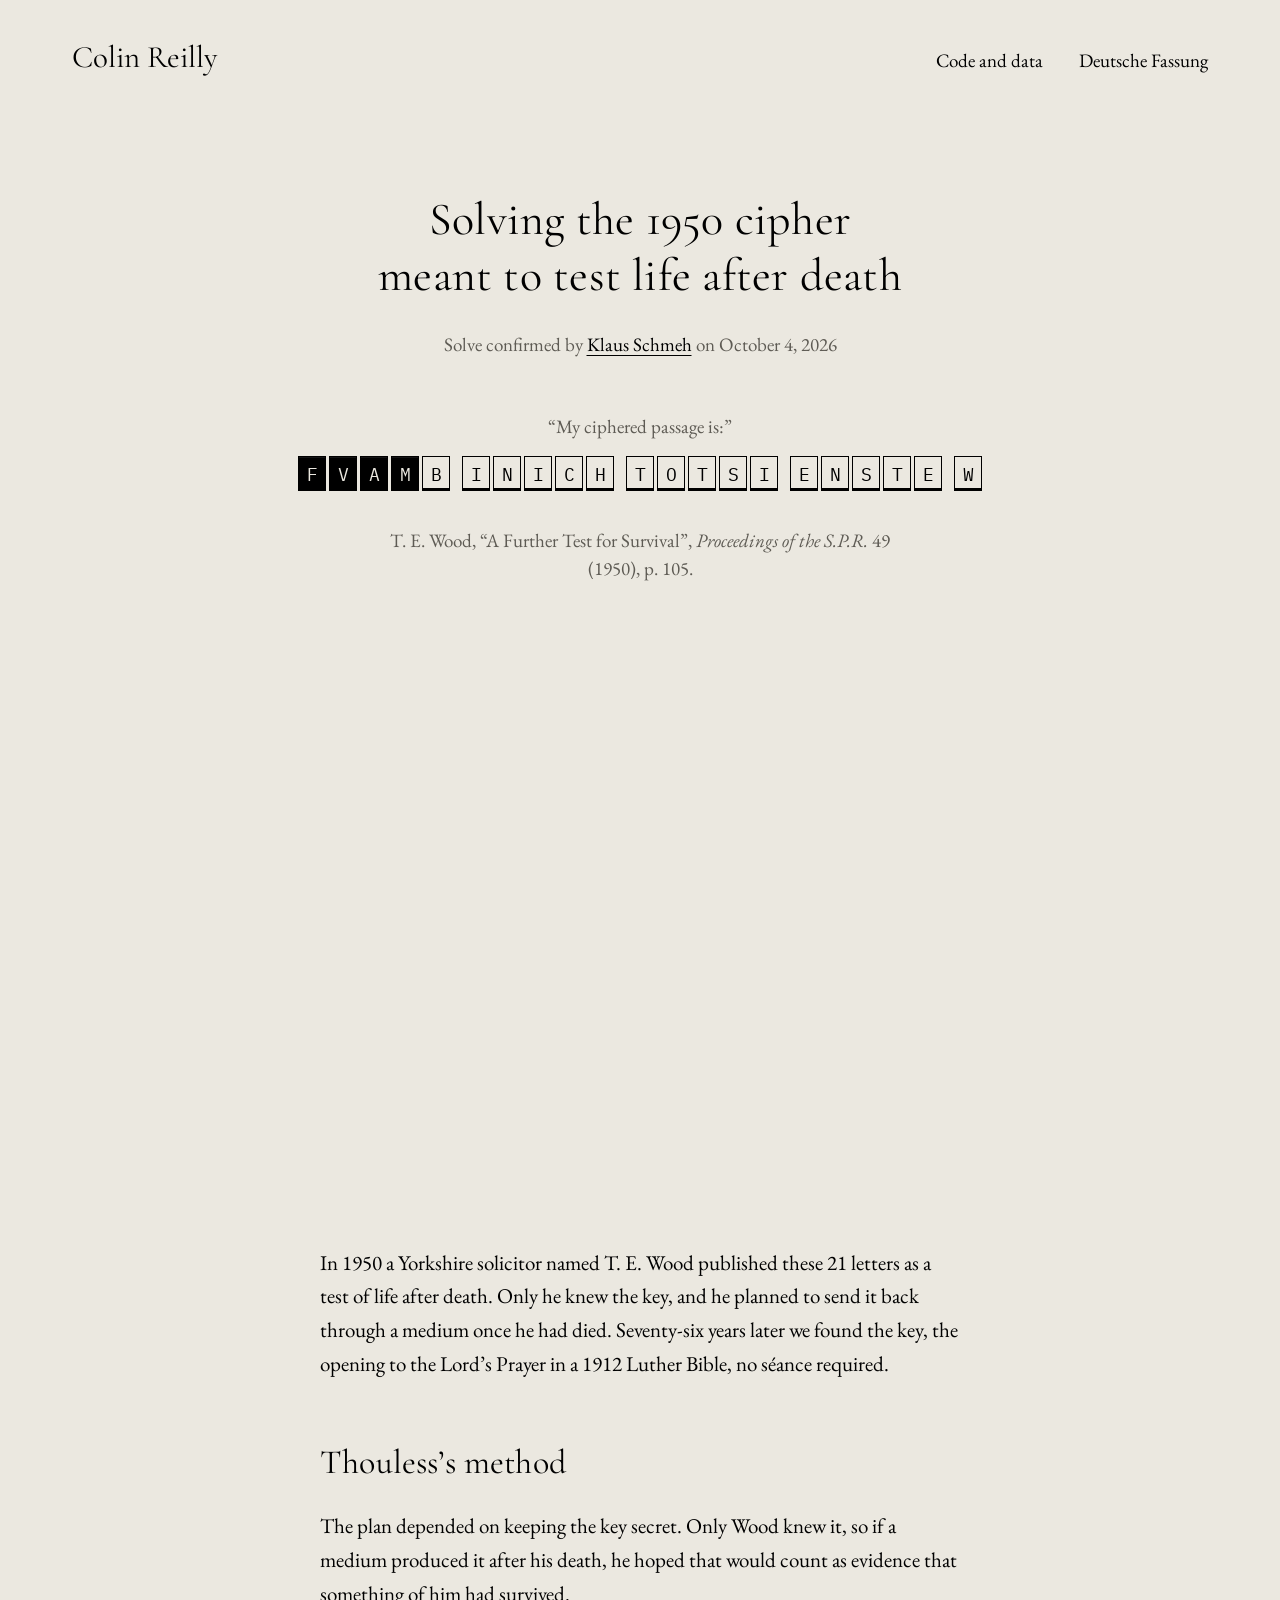
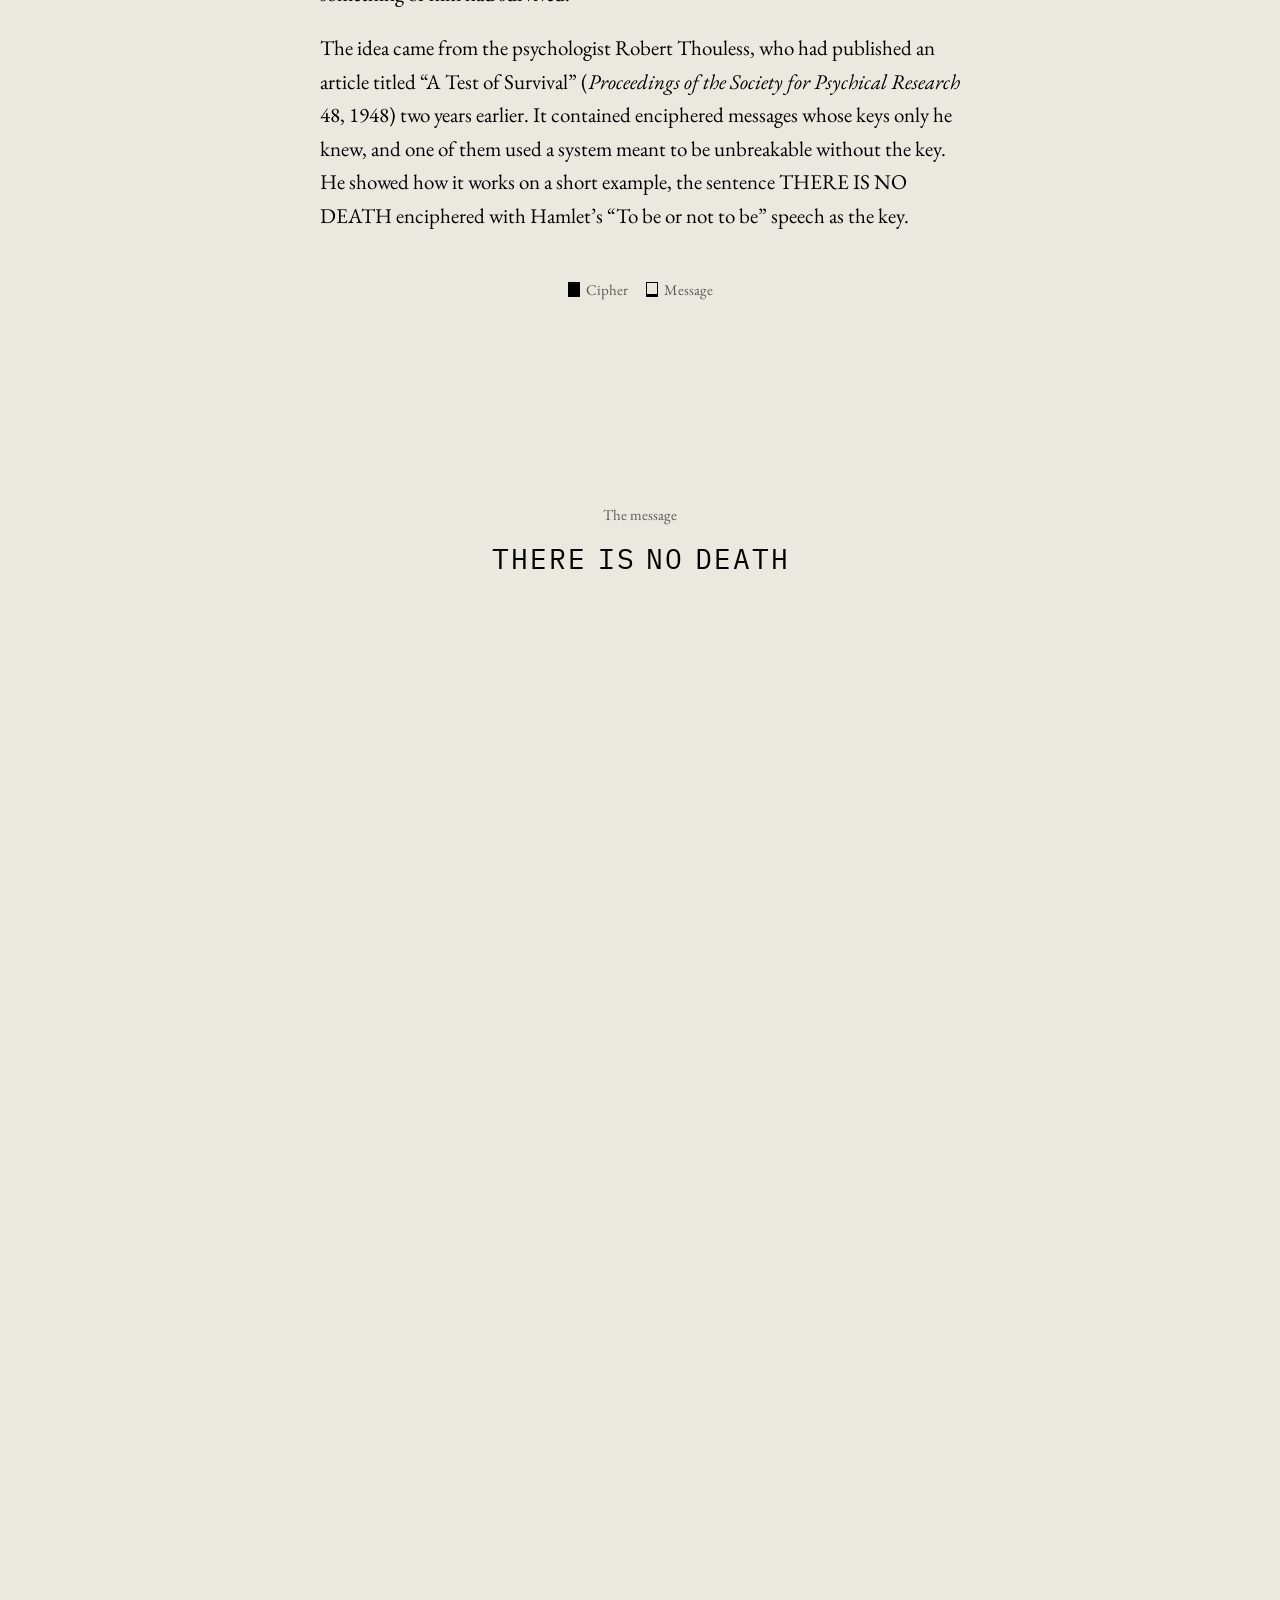
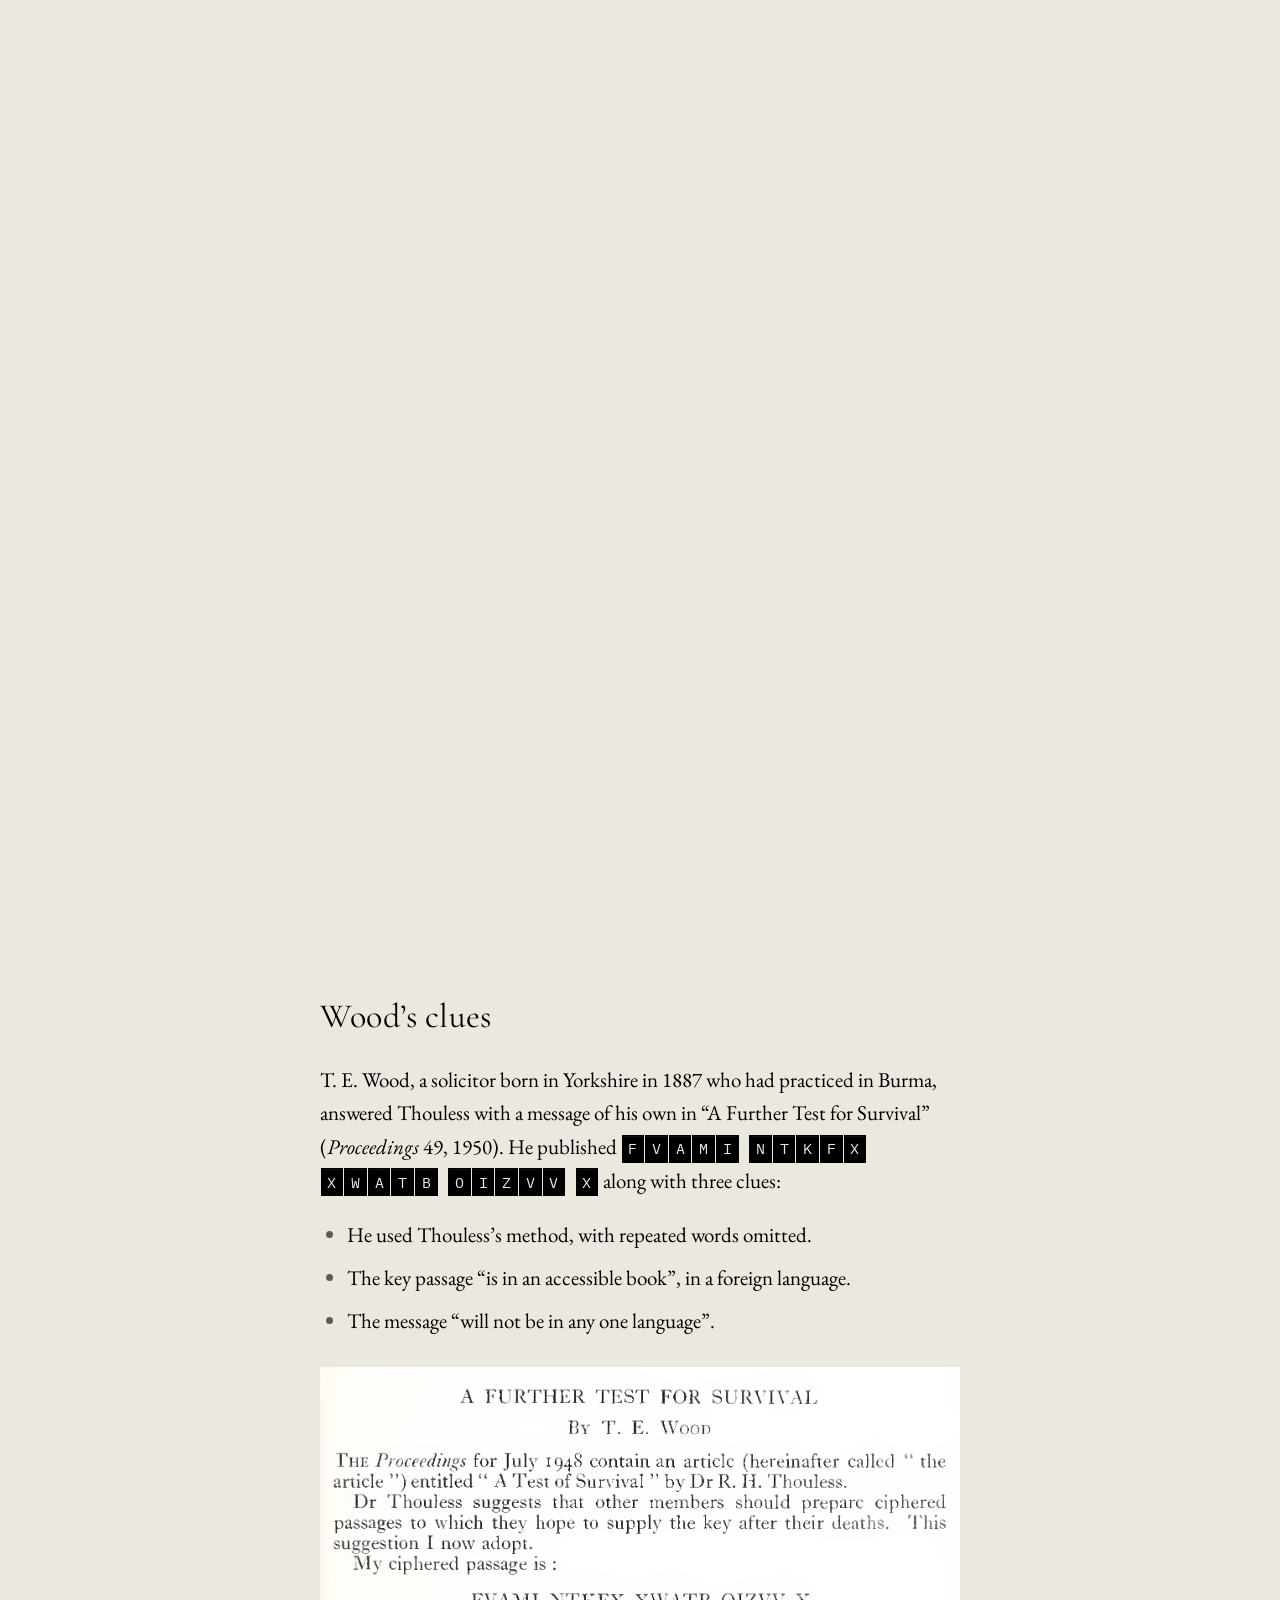
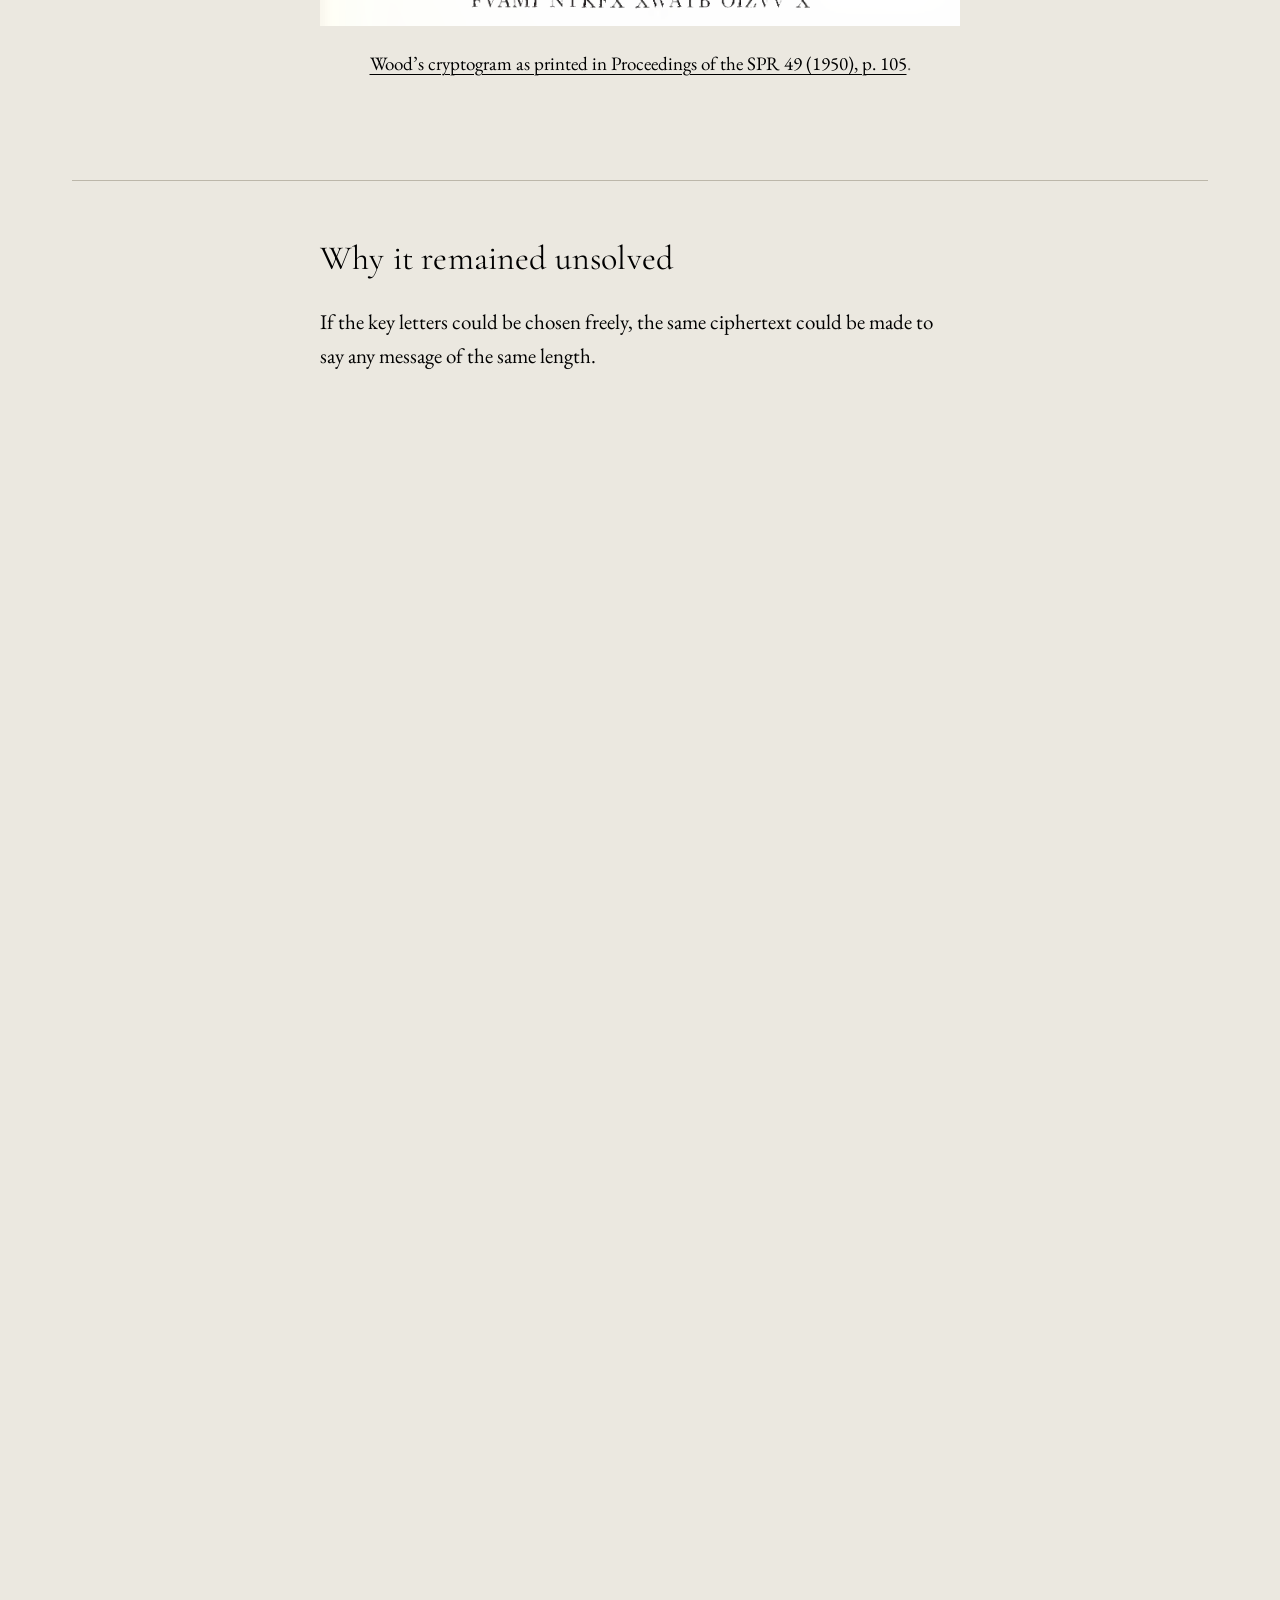
==== commit f5545720: "Rewind a held trap reading, keep the tail on bar changes, air the headings Scrolling up past the tra" ====
--- a/docs/index.html
+++ b/docs/index.html
@@ -180,7 +180,7 @@
 .endmatter h2{margin-top:0}
 .endmatter.step{min-height:0}
 </style>
-<link rel="stylesheet" href="story-layout.css?v=35">
+<link rel="stylesheet" href="story-layout.css?v=36">
 <link rel="stylesheet" href="cipher-cards.css?v=28">
 <link rel="stylesheet" href="cipher-walkthrough.css?v=44">
 <link rel="stylesheet" href="story-graphics.css?v=28">
@@ -578,10 +578,15 @@
     // On phones the next section rises to meet the decoded message, so the
     // chapter learns how much empty graphic sits below it at the last stage.
     const chapter=el.closest(".chapter");
+    // The overview sits centred in the panel, so when a phone's browser bars
+    // come and go between measurements, half the height change lands under it.
+    let measured=null;
     const measureTail=()=>{
-      if(!chapter||walk.stage!==walk.lastStage)return;
-      const bottom=walk.overview.getBoundingClientRect().bottom;
-      const tail=el.getBoundingClientRect().bottom-bottom-64;
+      if(!chapter)return;
+      const box=el.getBoundingClientRect();let tail;
+      if(walk.stage===walk.lastStage){tail=box.bottom-walk.overview.getBoundingClientRect().bottom-64;measured={height:box.height,tail};}
+      else if(measured)tail=measured.tail+(box.height-measured.height)/2;
+      else return;
       if(Number.isFinite(tail)&&tail>0)chapter.style.setProperty("--walk-tail",Math.round(tail)+"px");
     };
     this.showStage=stage=>{walk.go(stage);if(stage===walk.lastStage)requestAnimationFrame(measureTail);};
@@ -601,7 +606,7 @@
   const self=this,cv=el.querySelector("canvas"),ctx=cv.getContext("2d");
   const tiles=el.querySelector(".tiles"),sub=el.querySelector(".sub");
   const legend=el.querySelector(".legend");
-  let state="summary",dirty=true,started=0,pausedAt=0,instant=true,lastLetter=-1,stripKind="cipher",elapsed=0,slipShown=0,trapIndex=-1,trapFrom=-1,trapFromClock=0,trapRewind=0,trapOffset=0,revealBase=0;
+  let state="summary",dirty=true,started=0,pausedAt=0,instant=true,lastLetter=-1,stripKind="cipher",elapsed=0,slipShown=0,trapIndex=-1,trapFrom=-1,trapFromClock=0,trapRewind=0,trapOffset=0,revealBase=0,holdAt=null;
   // A scene change cross-fades from the last painted frame, and the new
   // scene's own reveals wait for the fade, so nothing snaps into place.
   const snap=document.createElement("canvas"),snapCtx=snap.getContext("2d"),FADE=360,SETTLE=160;
@@ -1008,19 +1013,30 @@
     fading=!instant&&!leaving&&this.state!==undefined&&cv.width>1&&cv.height>1;
     if(fading){snap.width=cv.width;snap.height=cv.height;snapCtx.drawImage(cv,0,0);}
     sceneDelay=fading?SETTLE:0;
-    state=next;this.state=next;started=performance.now();pausedAt=0;elapsed=0;configure();dirty=true;
+    state=next;this.state=next;started=performance.now();pausedAt=0;elapsed=0;holdAt=null;configure();dirty=true;
   };
   this.inkTail=()=>Math.max(0,inkTail);
   this.pause=function(){if(!pausedAt){pausedAt=performance.now();this.frame(pausedAt);}};
   this.resume=function(){if(pausedAt){started+=performance.now()-pausedAt;pausedAt=0;}dirty=true;};
   // Before a chapter's first card arrives the scene waits on its opening
   // frame; the card's arrival starts the animation from the beginning.
-  this.hold=function(){started=performance.now();pausedAt=started;elapsed=0;instant=reduced;dirty=true;};
-  this.restart=function(){started=performance.now();pausedAt=0;elapsed=0;instant=reduced;dirty=true;};
+  // Holding above the trap's first card while another reading is on screen
+  // lets that reading rewind to the plain cipher first, then freezes there.
+  this.hold=function(){
+    started=performance.now();elapsed=0;instant=reduced;dirty=true;
+    const rewinding=state.startsWith("trap")&&trapFrom>=0&&!instant;
+    holdAt=rewinding?trapRewind:null;pausedAt=rewinding?0:started;
+  };
+  this.restart=function(){
+    // A rewind that was held at the plain cipher is finished; start clean.
+    if(holdAt!==null){trapFrom=-1;trapRewind=0;trapOffset=0;holdAt=null;}
+    started=performance.now();pausedAt=0;elapsed=0;instant=reduced;dirty=true;
+  };
   this.replay=function(){if(state!=="prayer")return;instant=reduced;started=performance.now();pausedAt=0;elapsed=0;lastLetter=21;strip("","reading");dirty=true;};
   this.frame=function(now){
     if(W<2||H<2)return;
     const before=elapsed;elapsed=Math.max(0,(pausedAt||now)-started);
+    if(holdAt!==null&&elapsed>=holdAt){elapsed=holdAt;if(!pausedAt)pausedAt=started+holdAt;}
     // Marks appear at their recorded values; animation never invents new scores.
     // Keep painting until the slowest staggered reveal (the card rows) has finished.
     if(!instant&&before<1700+SETTLE&&elapsed!==before)dirty=true;
--- a/docs/story-layout.css
+++ b/docs/story-layout.css
@@ -67,6 +67,8 @@
 .scrolly { --story-gutter: 24px; padding-inline: var(--story-gutter); }
 .chapter { display: block; position: relative; }
 .chapter > .text { max-width: none; padding-block: 24px 40px; }
+/* A chapter heading sits well clear of the rule above it. */
+.chapter + .chapter > .text.text-before:has(h2, h3) { padding-top: 56px; }
 .chapter:first-child .text { padding-top: 24px; }
 .step { min-height: 0; max-width: 640px; margin-inline: auto; padding-bottom: 32px; scroll-margin-top: 24px; }
 .step + .step { padding-top: 16px; }
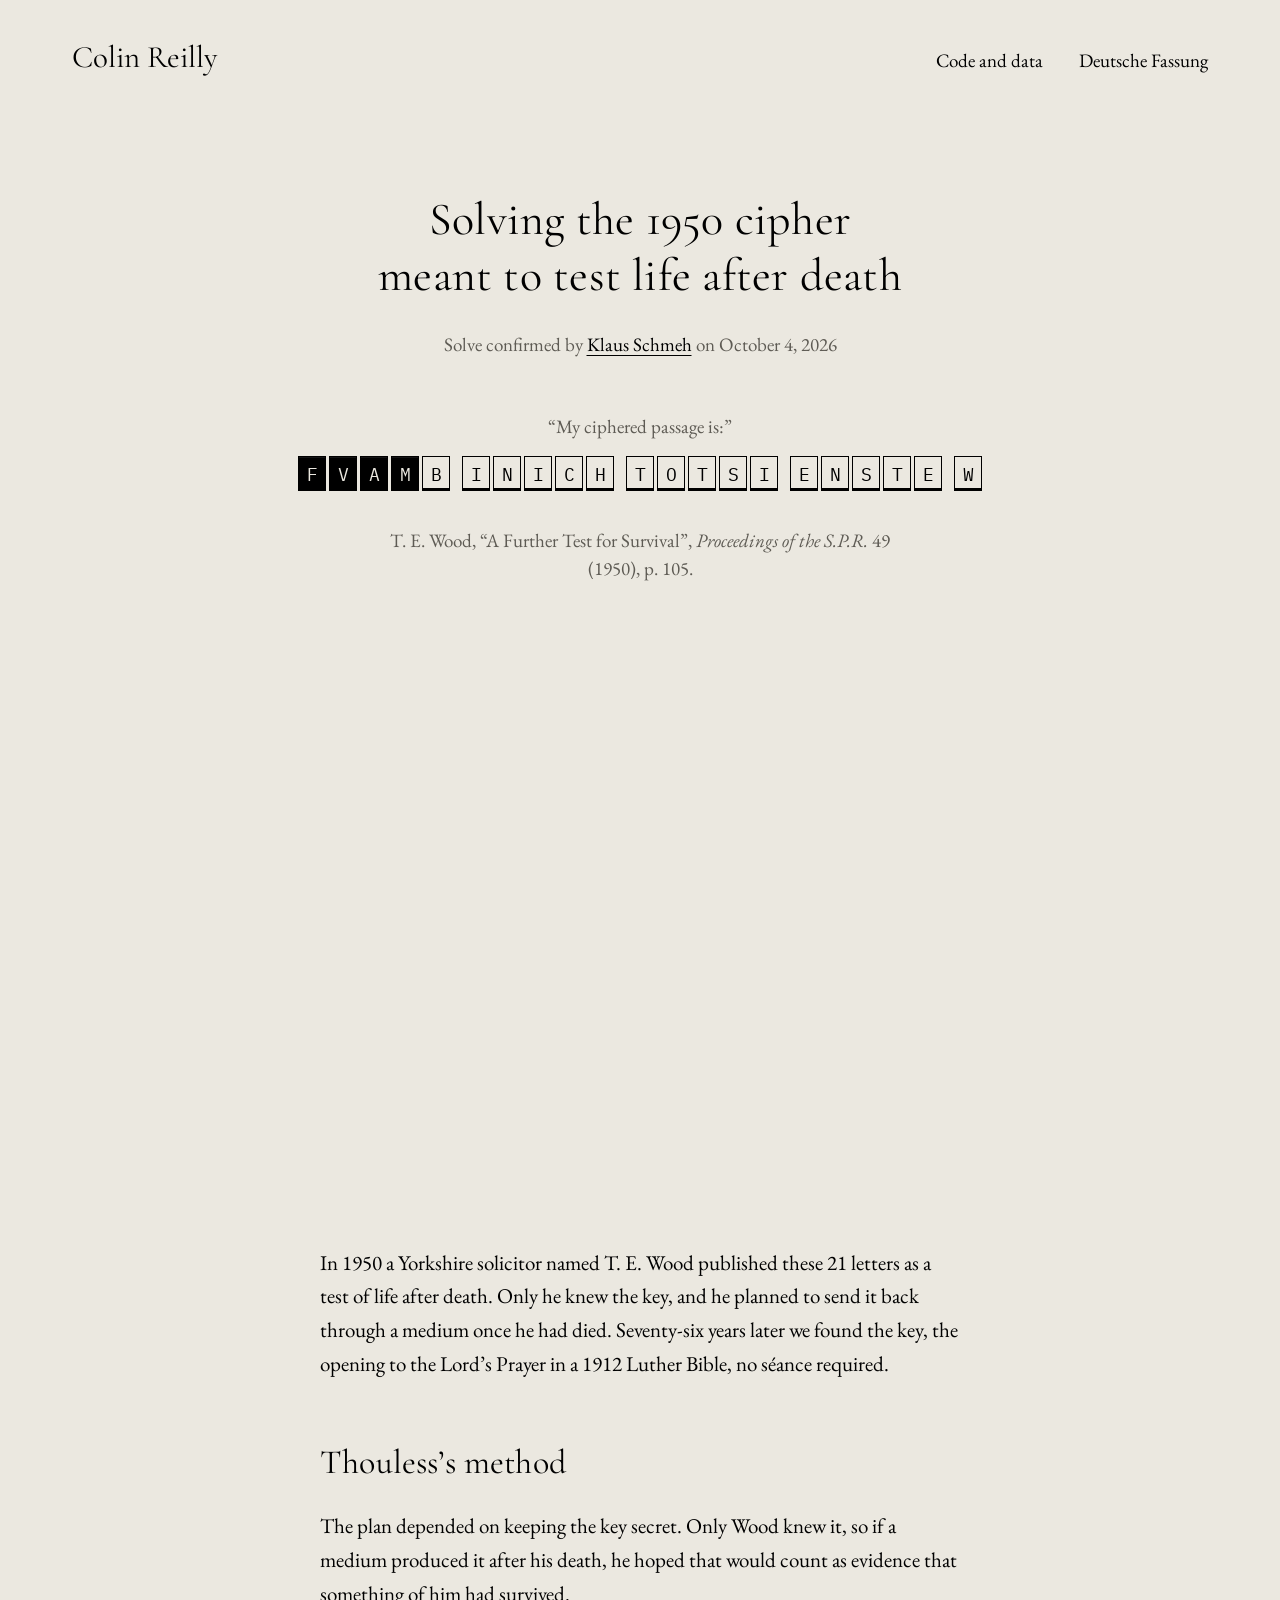
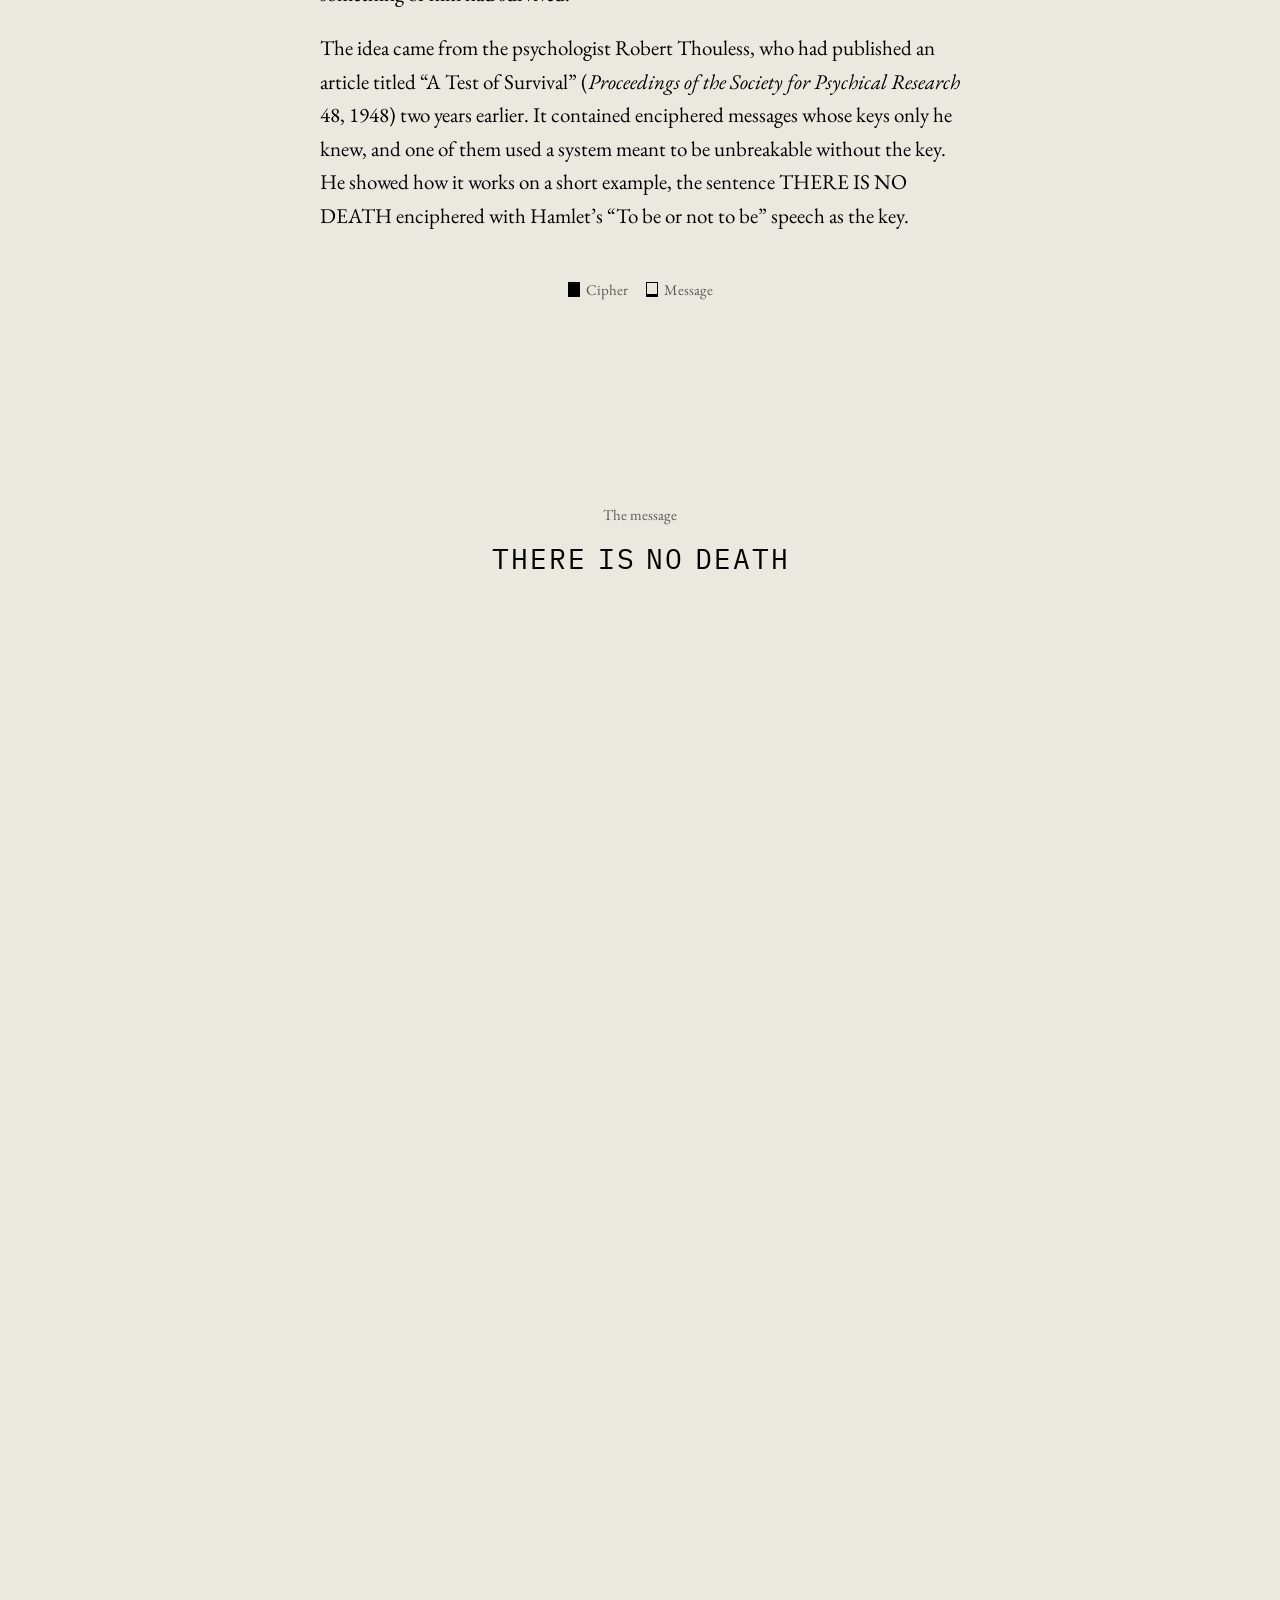
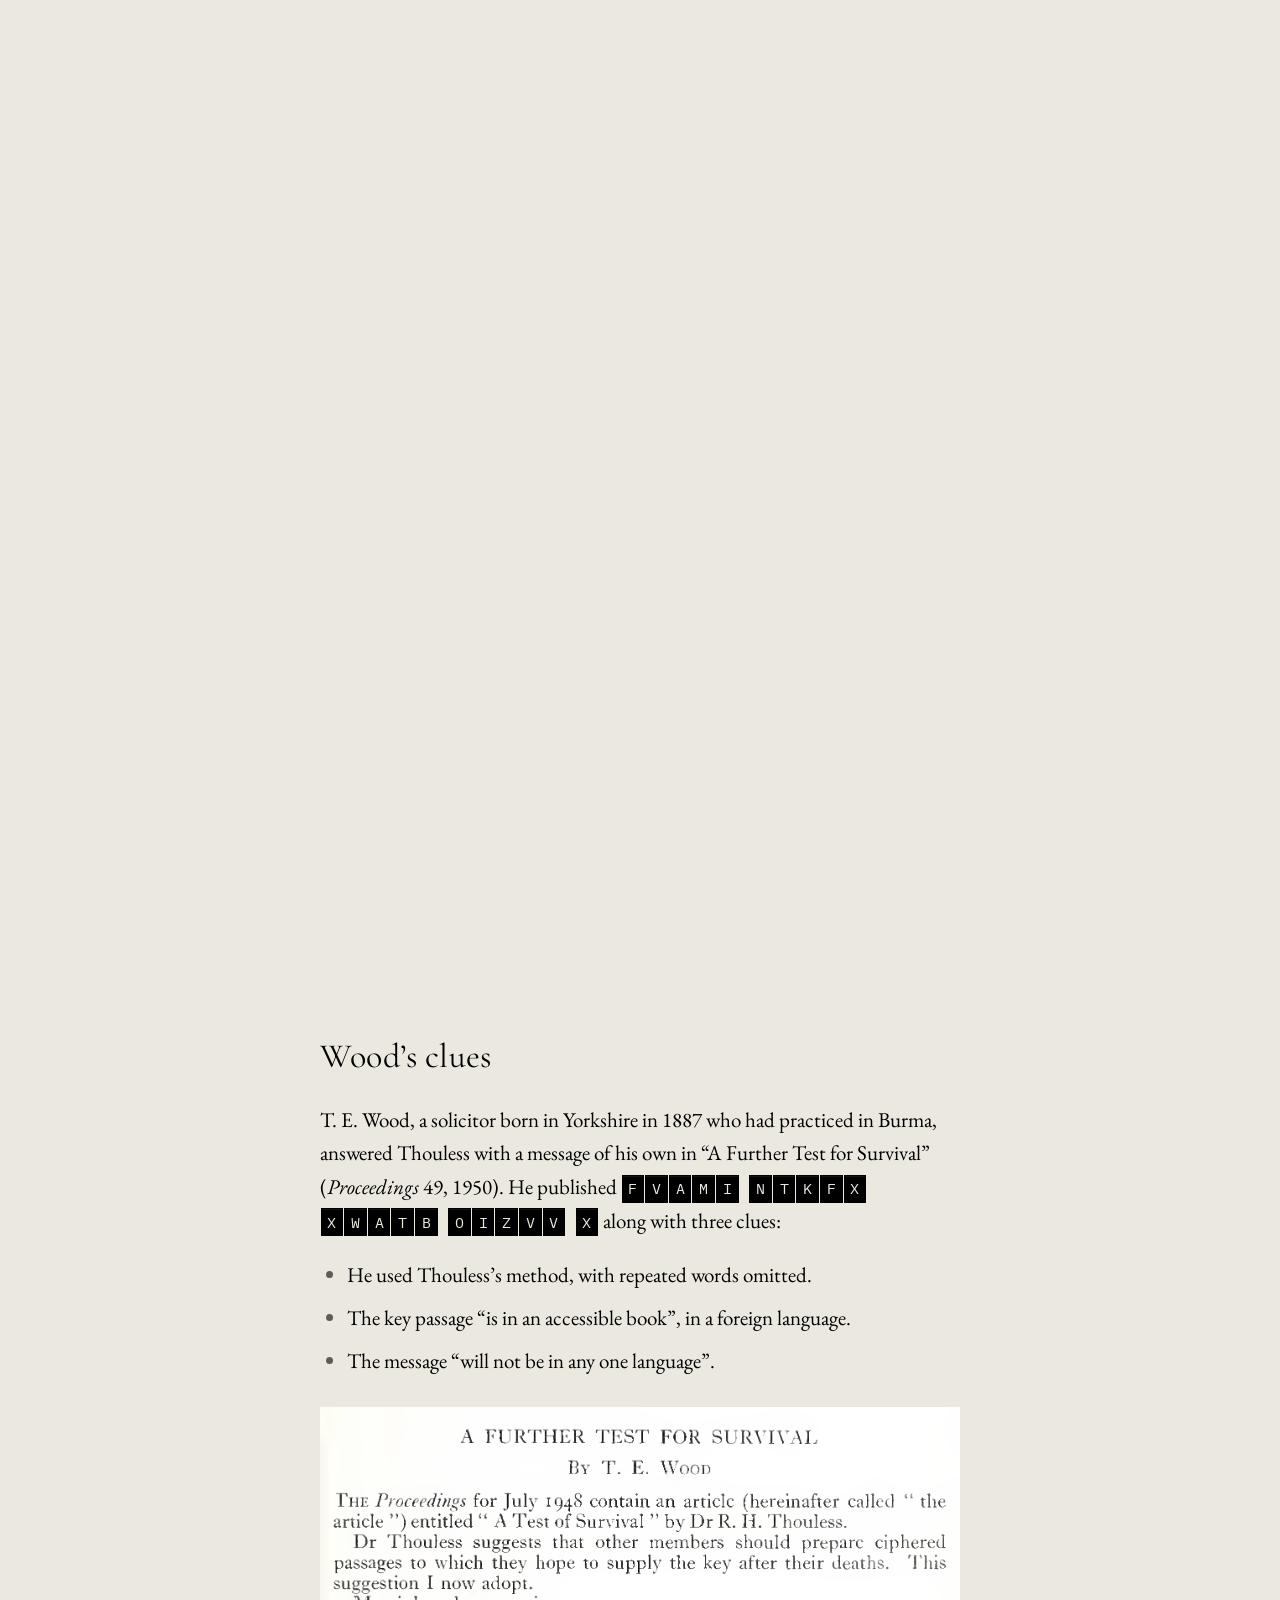
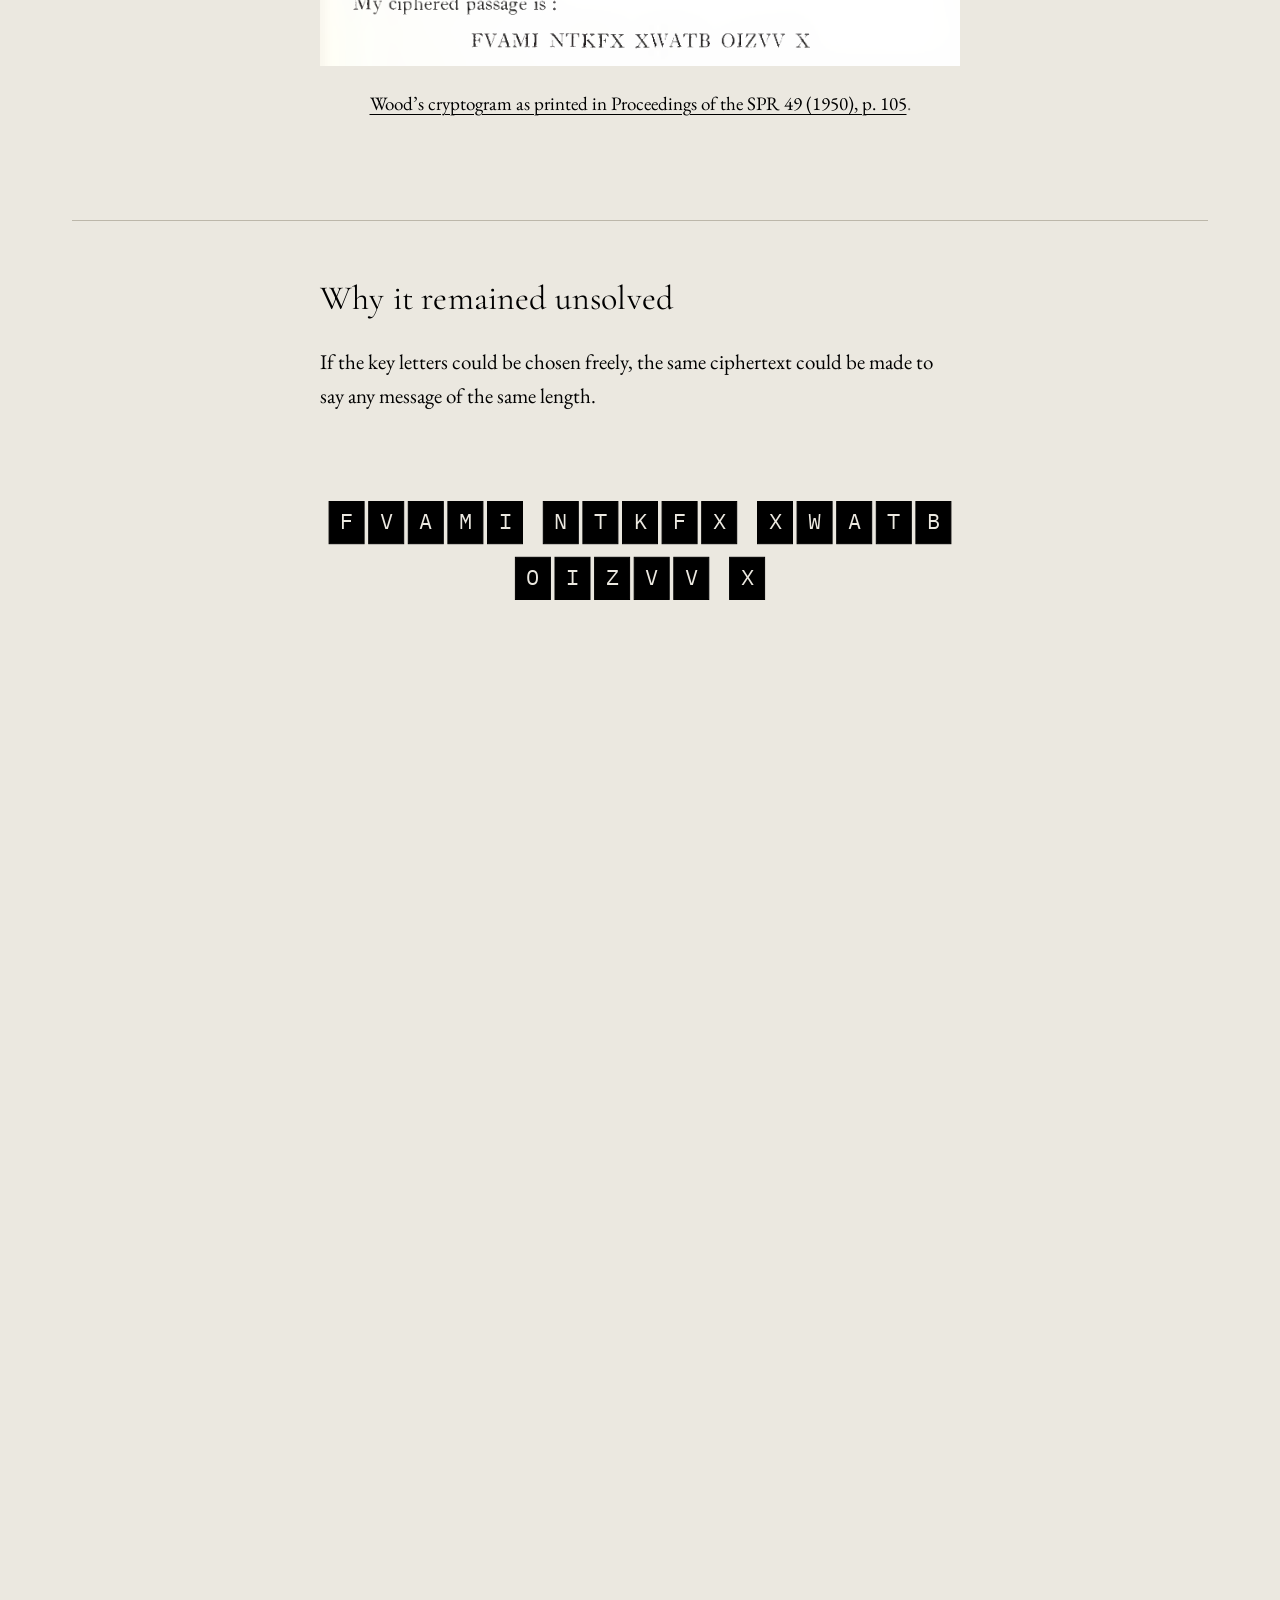
==== commit fe4c4f8d: "Run the decoded card rule edge to edge, space the cards out on wide screens The canvas drew the thic" ====
--- a/docs/index.html
+++ b/docs/index.html
@@ -180,7 +180,7 @@
 .endmatter h2{margin-top:0}
 .endmatter.step{min-height:0}
 </style>
-<link rel="stylesheet" href="story-layout.css?v=36">
+<link rel="stylesheet" href="story-layout.css?v=37">
 <link rel="stylesheet" href="cipher-cards.css?v=28">
 <link rel="stylesheet" href="cipher-walkthrough.css?v=44">
 <link rel="stylesheet" href="story-graphics.css?v=28">
@@ -635,7 +635,7 @@
     ctx.fillStyle=kind==="decoded"?decodedBg:ink;
     ctx.strokeStyle=kind==="decoded"?decodedBorder:ink;ctx.lineWidth=1;
     ctx.fillRect(left+.5,top+.5,width-1,height-1);ctx.strokeRect(left+.5,top+.5,width-1,height-1);
-    if(kind==="decoded")line(left+3,top+height-2.5,left+width-3,top+height-2.5,decodedBorder,2);
+    if(kind==="decoded")line(left+1,top+height-2,left+width-1,top+height-2,decodedBorder,2);
     text(s,x+1,y,fitted,kind==="decoded"?decodedFg:background,"left",true);
   }
   function line(x1,y1,x2,y2,c=pale,width=1){ctx.strokeStyle=c;ctx.lineWidth=width;ctx.beginPath();ctx.moveTo(x1,y1);ctx.lineTo(x2,y2);ctx.stroke();mark(Math.max(y1,y2)+width);}
@@ -773,7 +773,7 @@
     ctx.save();ctx.translate(x+tile/2,y);ctx.scale(sx,1);
     ctx.fillStyle=kind==="encoded"?encodedBg:decodedBg;ctx.strokeStyle=kind==="encoded"?encodedBorder:decodedBorder;ctx.lineWidth=1;
     ctx.fillRect(-tile/2+.5,-height/2+.5,tile-1,height-1);ctx.strokeRect(-tile/2+.5,-height/2+.5,tile-1,height-1);
-    if(kind==="decoded")line(-tile/2+2,height/2-2,tile/2-2,height/2-2,decodedBorder,1.5);
+    if(kind==="decoded")line(-tile/2+1,height/2-2,tile/2-1,height/2-2,decodedBorder,2);
     text(kind==="encoded"?back:c,0,0,size,kind==="encoded"?encodedFg:decodedFg,"center",true);
     ctx.restore();mark(y+height/2);
   }
--- a/docs/story-layout.css
+++ b/docs/story-layout.css
@@ -159,6 +159,11 @@
 @media (max-width: 360px) {
   .scrolly { --story-gutter: 20px; }
 }
+/* A mouse wheel covers ground faster than a thumb, so wide screens set the
+   cards further apart and each stage stays on screen longer. */
+@media (min-width: 901px) {
+  .pinned-chapter .pin > .text :is(.step [data-walk-stage], .step[data-walk-stage]) { margin-bottom: 100svh; }
+}
 /* A short phone screen keeps the chart readable by giving the cards a little
    less room and setting them in a slightly smaller size. */
 @media (max-width: 900px) and (max-height: 640px) and (orientation: portrait) {
